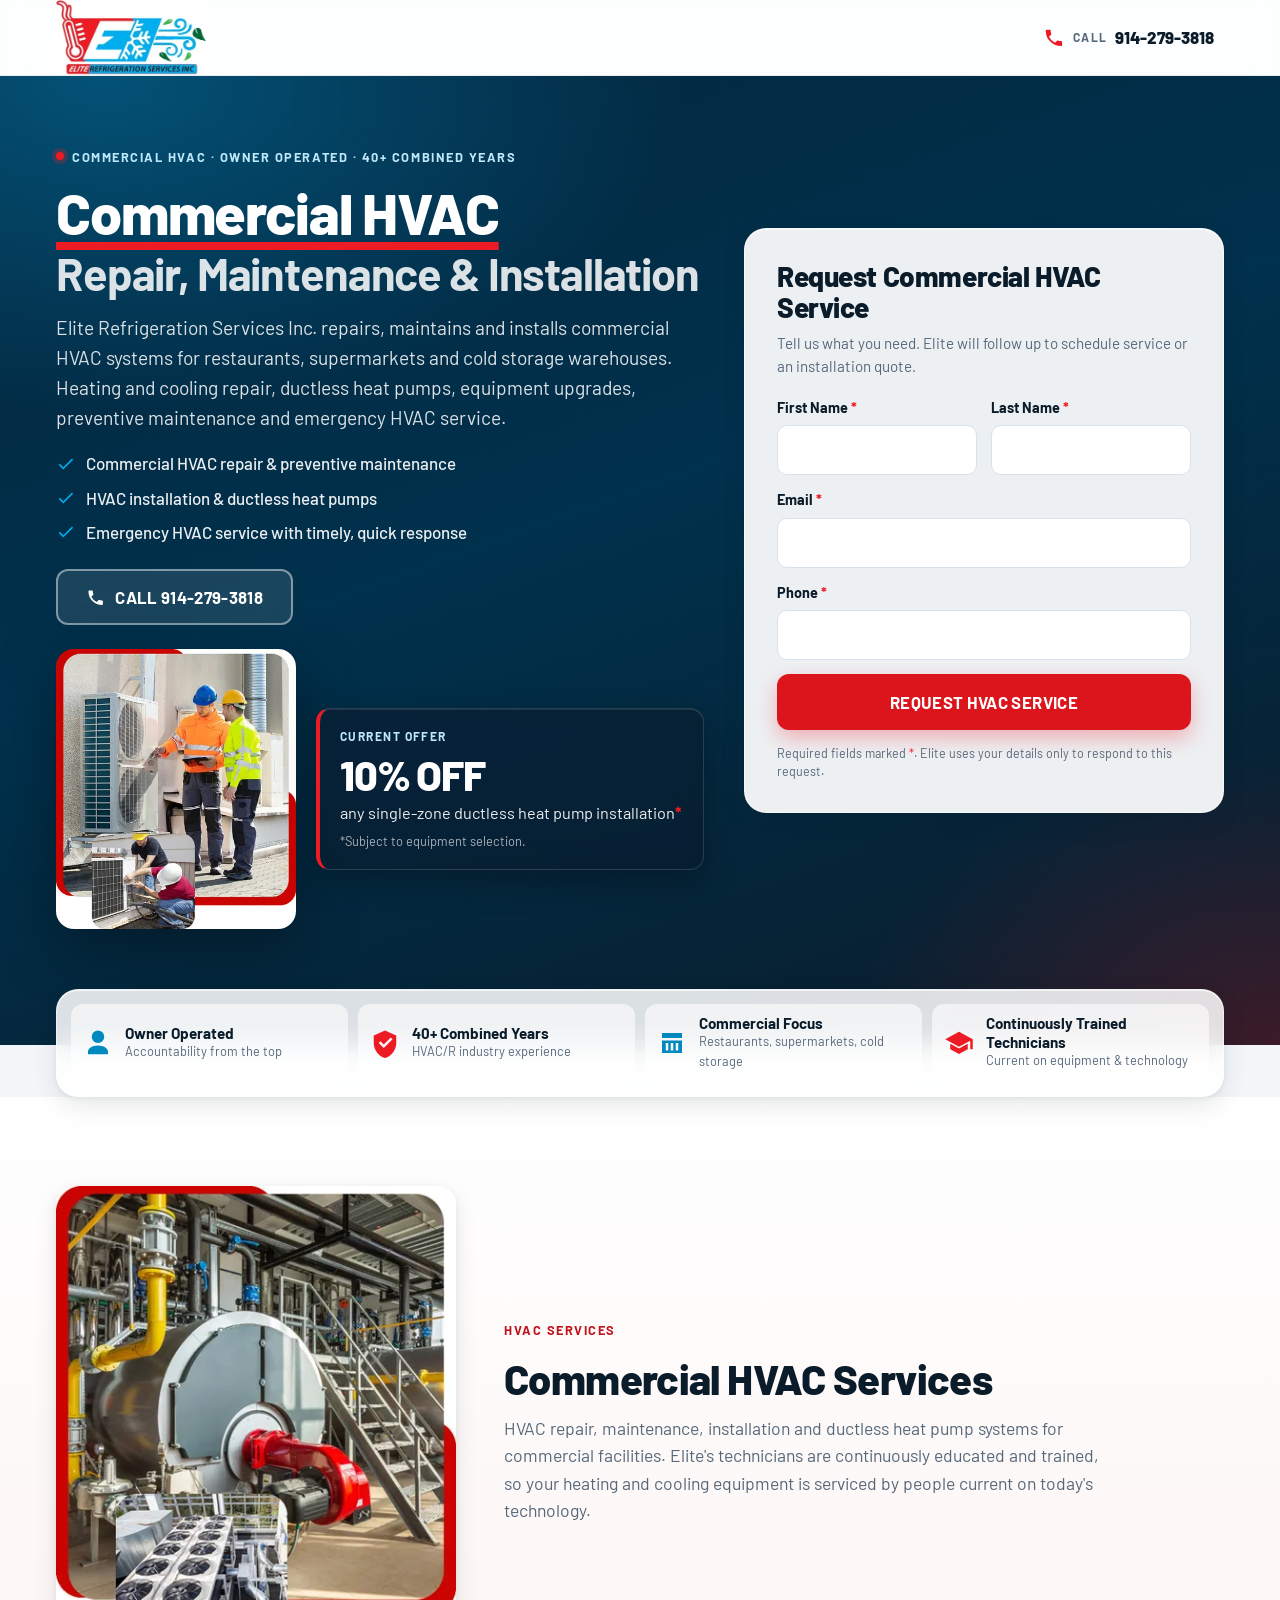
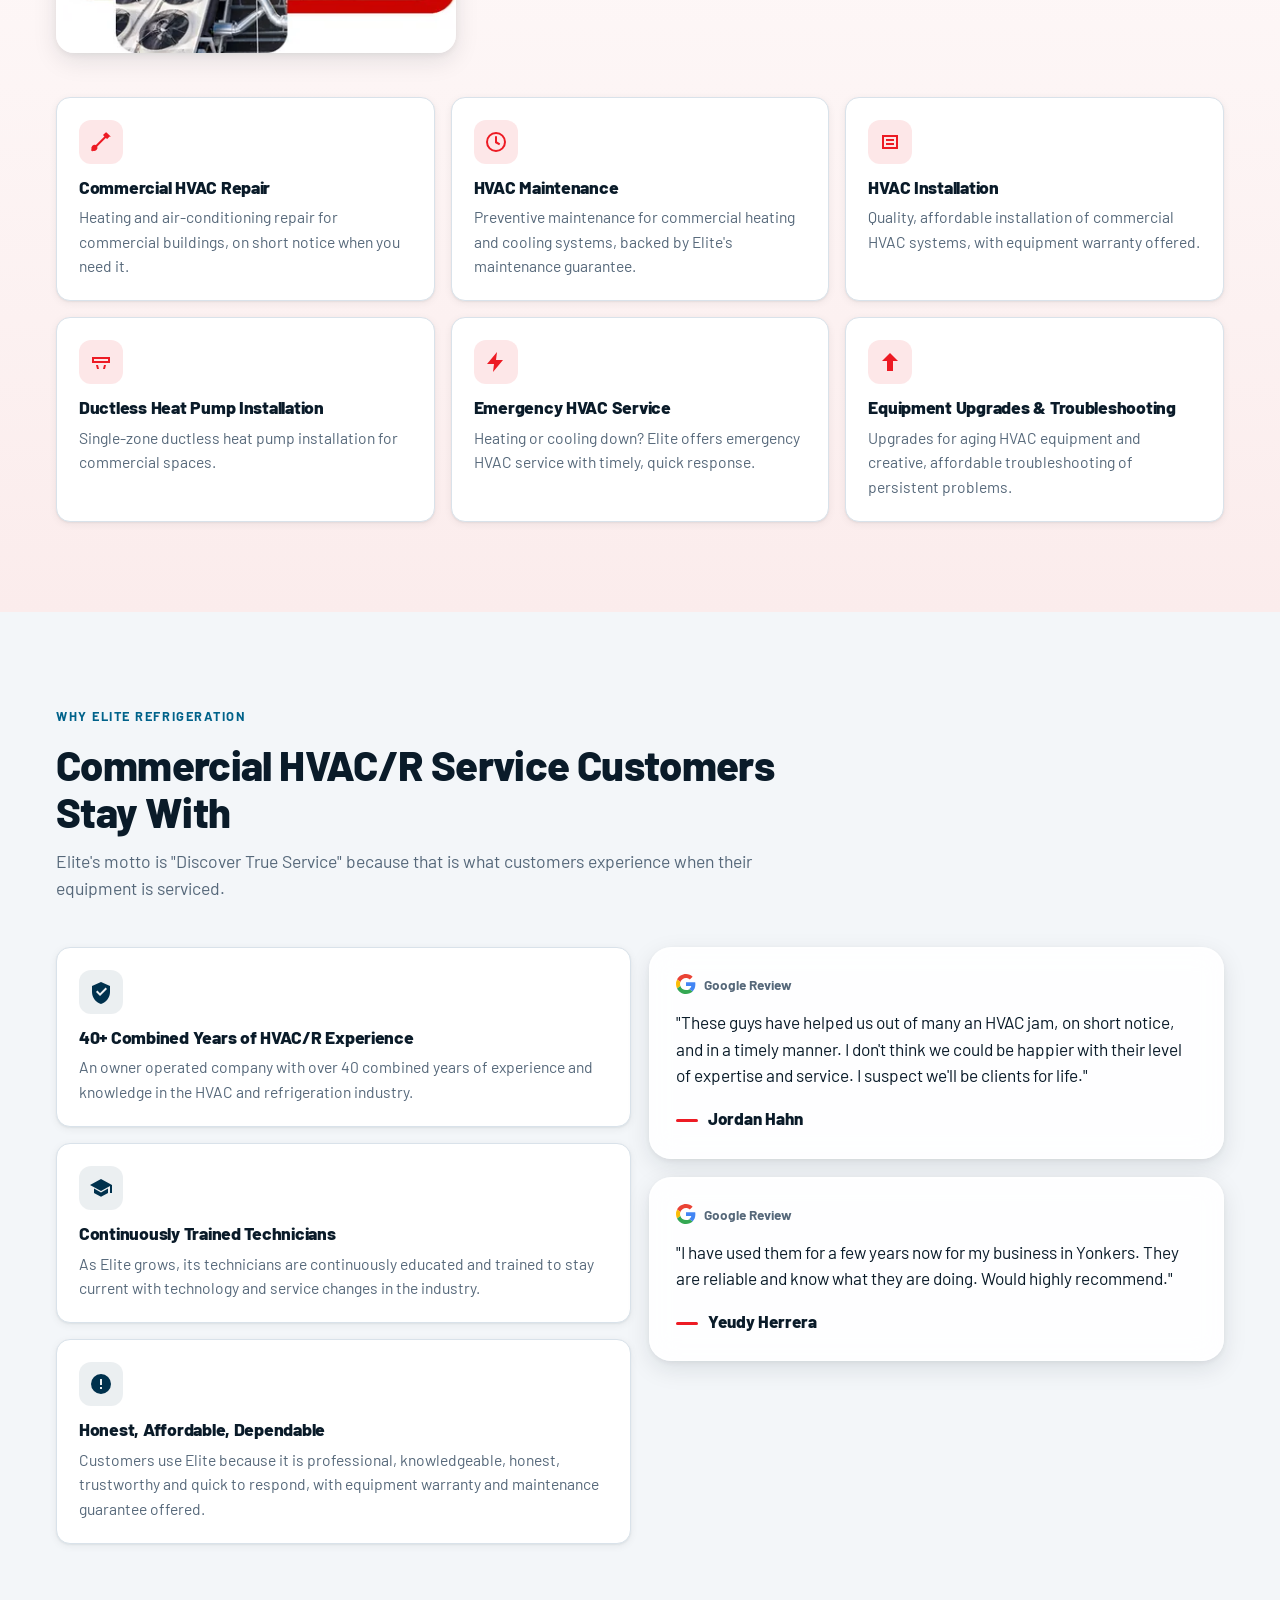
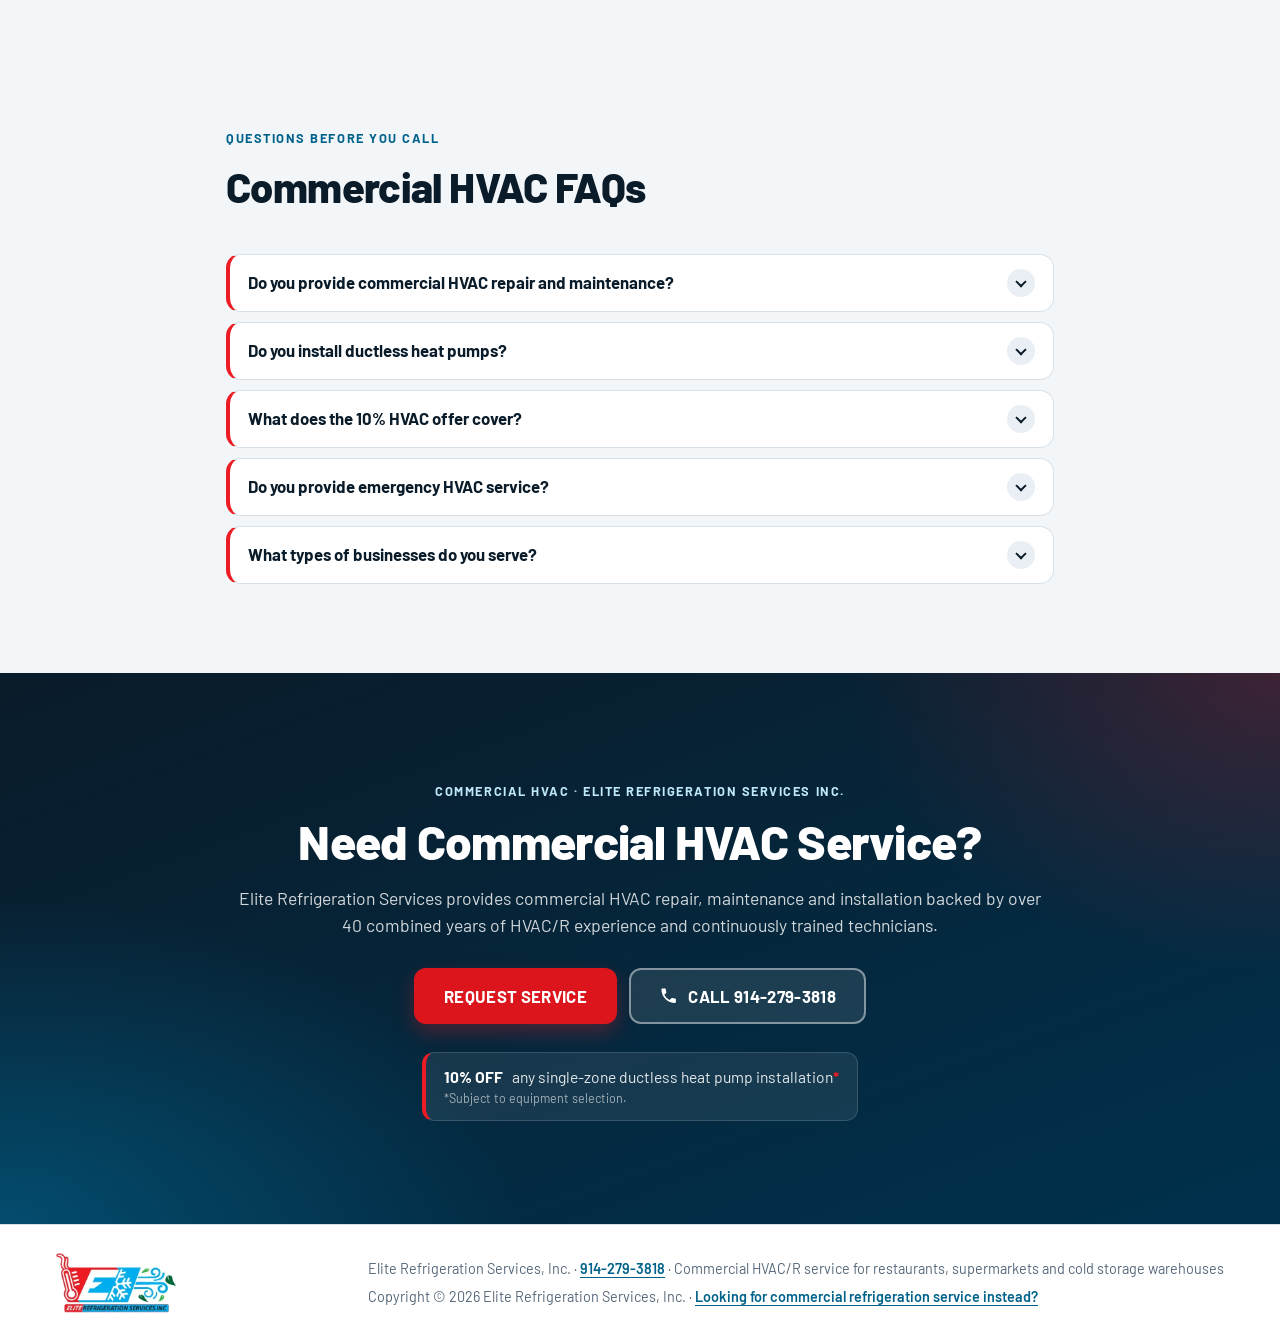
==== hvac/index.html @ 5e353cc5 "Split into separate Refrigeration and HVAC landing pages Per PPC feedback: one focused page per camp" ====
<!DOCTYPE html>
<html lang="en" data-service="hvac">
<head>
  <meta charset="utf-8">
  <meta name="viewport" content="width=device-width, initial-scale=1, viewport-fit=cover">
  <title>Commercial HVAC Repair, Maintenance &amp; Installation | Elite Refrigeration Services Inc.</title>
  <meta name="description" content="Commercial HVAC repair, maintenance, installation and ductless heat pump systems for restaurants, supermarkets and cold storage warehouses. Owner operated, 40+ combined years HVAC/R experience. 10% off single-zone ductless heat pump installation. Call 914-279-3818.">
  <link rel="canonical" href="https://go.eliterefrigeration.com/elite-offer/hvac/">
  <meta name="theme-color" content="#00314D">
  <meta property="og:type" content="website">
  <meta property="og:site_name" content="Elite Refrigeration Services Inc.">
  <meta property="og:title" content="Commercial HVAC Repair, Maintenance &amp; Installation">
  <meta property="og:description" content="Commercial HVAC repair, maintenance, installation and ductless heat pump systems for restaurants, supermarkets and cold storage warehouses. Owner operated, 40+ combined years HVAC/R experience. 10% off single-zone ductless heat pump installation. Call 914-279-3818.">
  <meta property="og:url" content="https://go.eliterefrigeration.com/elite-offer/hvac/">
  <meta property="og:image" content="https://go.eliterefrigeration.com/elite-offer/assets/images/hvac-technicians-rooftop-units-555.jpg">
  <meta name="twitter:card" content="summary_large_image">
  <link rel="icon" href="data:image/svg+xml,%3Csvg xmlns='http://www.w3.org/2000/svg' viewBox='0 0 64 64'%3E%3Crect width='64' height='64' rx='14' fill='%2300314D'/%3E%3Cpath d='M32 10v44M13 21l38 22M13 43l38-22' stroke='%2300ADEF' stroke-width='6' stroke-linecap='round'/%3E%3Ccircle cx='32' cy='32' r='6' fill='%23ED1B24'/%3E%3C/svg%3E">
  <script>document.documentElement.className += ' js';</script>

  <link rel="preconnect" href="https://fonts.googleapis.com">
  <link rel="preconnect" href="https://fonts.gstatic.com" crossorigin>
  <link rel="stylesheet" href="../assets/css/styles.css">
  <!-- Web font loads without blocking render; the metric-matched fallback renders first (font-display: swap). -->
  <link rel="stylesheet" href="https://fonts.googleapis.com/css2?family=Barlow:wght@400;500;600;700;800&display=swap" media="print" onload="this.media='all'">
  <noscript><link rel="stylesheet" href="https://fonts.googleapis.com/css2?family=Barlow:wght@400;500;600;700;800&display=swap"></noscript>

  <!-- Google Tag Manager: paste the GTM container snippet here. Do not hard-code IDs without confirming them.
  <script>(function(w,d,s,l,i){ ... })(window,document,'script','dataLayer','GTM-XXXXXXX');</script>
  -->
  <!-- Google Ads / GA4 (gtag.js) alternative if GTM is not used:
  <script async src="https://www.googletagmanager.com/gtag/js?id=AW-XXXXXXXXX"></script>
  <script>window.dataLayer=window.dataLayer||[];function gtag(){dataLayer.push(arguments);}gtag('js',new Date());gtag('config','AW-XXXXXXXXX');gtag('config','G-XXXXXXXXXX');</script>
  -->
  <script>window.dataLayer = window.dataLayer || [];</script>

  <script type="application/ld+json">
  {
    "@context": "https://schema.org",
    "@type": "HVACBusiness",
    "name": "Elite Refrigeration Services Inc.",
    "telephone": "+1-914-279-3818",
    "url": "https://eliterefrigeration.com/",
    "slogan": "Discover True Service",
    "description": "Owner operated commercial HVAC and refrigeration (HVAC/R) company with over 40 combined years of industry experience, serving supermarkets, cold storage warehouses and restaurants."
  }
  </script>
</head>
<body class="page--hvac">
  <!-- Google Tag Manager (noscript): paste the GTM noscript iframe here. -->

  <a class="skip-link" href="#request-service">Skip to service request form</a>

  <!-- ============================== HEADER ============================== -->
  <header class="site-header" id="site-header">
    <div class="container header-inner">
      <a class="brand" href="#top" aria-label="Elite Refrigeration Services Inc. – back to top">
        <picture>
          <source srcset="../assets/images/elite-refrigeration-logo.webp" type="image/webp">
          <img src="../assets/images/elite-refrigeration-logo.png" width="350" height="175" alt="Elite Refrigeration Services Inc." decoding="async">
        </picture>
      </a>
      <a id="header-phone" class="header-phone" href="tel:9142793818" data-conversion-type="phone" data-service="hvac" data-cta-label="header-phone">
        <svg class="icon" aria-hidden="true" viewBox="0 0 24 24"><path d="M6.6 10.8a15.1 15.1 0 0 0 6.6 6.6l2.2-2.2a1 1 0 0 1 1-.25c1.1.37 2.3.57 3.6.57a1 1 0 0 1 1 1V20a1 1 0 0 1-1 1A17 17 0 0 1 3 4a1 1 0 0 1 1-1h3.5a1 1 0 0 1 1 1c0 1.25.2 2.45.57 3.57a1 1 0 0 1-.25 1L6.6 10.8Z"/></svg>
        <span class="header-phone__label">Call</span>
        <span class="header-phone__number">914-279-3818</span>
      </a>
    </div>
  </header>

  <main id="top">

    <!-- ============================== HERO + LEAD FORM ============================== -->
    <section class="hero hero--single" aria-labelledby="hero-heading">
      <div class="hero__bg" aria-hidden="true"></div>
      <div class="container hero__grid">

        <div class="hero__main">
          <div class="hero__copy">
            <p class="eyebrow eyebrow--light"><span class="eyebrow__dot" aria-hidden="true"></span>Commercial HVAC · Owner Operated · 40+ Combined Years</p>
            <h1 id="hero-heading" class="hero__title">
              <span class="hero__svc hero__svc--hvac">Commercial HVAC</span>
              <span class="hero__title-line">Repair, Maintenance &amp; Installation</span>
            </h1>
            <p class="hero__lead">Elite Refrigeration Services Inc. repairs, maintains and installs commercial HVAC systems for restaurants, supermarkets and cold storage warehouses. Heating and cooling repair, ductless heat pumps, equipment upgrades, preventive maintenance and emergency HVAC service.</p>
          </div>

          <ul class="hero__points" aria-label="Key facts">
            <li><svg class="icon" aria-hidden="true" viewBox="0 0 24 24"><path d="M9 16.2 4.8 12l-1.4 1.4L9 19 21 7l-1.4-1.4z"/></svg>Commercial HVAC repair &amp; preventive maintenance</li>
            <li><svg class="icon" aria-hidden="true" viewBox="0 0 24 24"><path d="M9 16.2 4.8 12l-1.4 1.4L9 19 21 7l-1.4-1.4z"/></svg>HVAC installation &amp; ductless heat pumps</li>
            <li><svg class="icon" aria-hidden="true" viewBox="0 0 24 24"><path d="M9 16.2 4.8 12l-1.4 1.4L9 19 21 7l-1.4-1.4z"/></svg>Emergency HVAC service with timely, quick response</li>
          </ul>

          <div class="hero__actions">
            <a id="hero-phone" class="btn btn--glass btn--lg" href="tel:9142793818" data-conversion-type="phone" data-service="hvac" data-cta-label="hero-phone">
              <svg class="icon" aria-hidden="true" viewBox="0 0 24 24"><path d="M6.6 10.8a15.1 15.1 0 0 0 6.6 6.6l2.2-2.2a1 1 0 0 1 1-.25c1.1.37 2.3.57 3.6.57a1 1 0 0 1 1 1V20a1 1 0 0 1-1 1A17 17 0 0 1 3 4a1 1 0 0 1 1-1h3.5a1 1 0 0 1 1 1c0 1.25.2 2.45.57 3.57a1 1 0 0 1-.25 1L6.6 10.8Z"/></svg>
              Call 914-279-3818
            </a>
            <a id="hero-request-service" class="btn btn--red btn--lg hero__mobile-request" href="#request-service" data-scroll-to-form data-conversion-type="lead" data-service="hvac" data-cta-label="hero-request-service">Request Service</a>
          </div>

          <div class="hero__sub">
            <div class="hero__media">
              <picture>
                <source type="image/webp" srcset="../assets/images/hvac-technicians-rooftop-units-420.webp 420w, ../assets/images/hvac-technicians-rooftop-units-555.webp 555w" sizes="(max-width: 899px) calc(100vw - 32px), 240px">
                <img src="../assets/images/hvac-technicians-rooftop-units-555.jpg" srcset="../assets/images/hvac-technicians-rooftop-units-420.jpg 420w, ../assets/images/hvac-technicians-rooftop-units-555.jpg 555w" sizes="(max-width: 899px) calc(100vw - 32px), 240px" width="555" height="648" alt="Elite Refrigeration technicians inspecting rooftop commercial HVAC condenser units" decoding="async">
              </picture>
            </div>
            <div class="hero__offer glass-dark hero__offer--hvac" id="offer">
              <p class="hero__offer-kicker">Current Offer</p>
              <p class="hero__offer-value">10% OFF</p>
              <p class="hero__offer-text">any single-zone ductless heat pump installation<span class="asterisk">*</span></p>
              <p class="hero__offer-note">*Subject to equipment selection.</p>
            </div>
          </div>
        </div>

        <div class="hero__form" id="request-service">
          <div class="form-card glass">
            <div class="form-card__head">
              <h2 class="form-card__title">Request Commercial HVAC Service</h2>
              <p class="form-card__sub">Tell us what you need. Elite will follow up to schedule service or an installation quote.</p>
            </div>

            <!-- CONNECT EXISTING ELITE REFRIGERATION FORM ENDPOINT HERE
                 Set the form "action" attribute to the existing lead endpoint (WordPress form handler, CRM webhook, Zapier, etc.).
                 assets/js/main.js POSTs the fields via fetch() when an action is present and expects a 2xx response.
                 Replace the honeypot with the existing bot protection (reCAPTCHA / hCaptcha / Turnstile) if required.
                 The page never fakes a successful submission: with no action set, visitors are asked to call. -->
            <form id="lead-form" class="lead-form" action="" method="post" novalidate>
              <div class="form-row">
                <div class="field">
                  <label for="first_name">First Name <span class="req" aria-hidden="true">*</span></label>
                  <input id="first_name" name="first_name" type="text" autocomplete="given-name" required aria-required="true" aria-describedby="first_name-error">
                  <p class="field-error" id="first_name-error" aria-live="polite"></p>
                </div>
                <div class="field">
                  <label for="last_name">Last Name <span class="req" aria-hidden="true">*</span></label>
                  <input id="last_name" name="last_name" type="text" autocomplete="family-name" required aria-required="true" aria-describedby="last_name-error">
                  <p class="field-error" id="last_name-error" aria-live="polite"></p>
                </div>
              </div>
              <div class="field">
                <label for="email">Email <span class="req" aria-hidden="true">*</span></label>
                <input id="email" name="email" type="email" autocomplete="email" required aria-required="true" aria-describedby="email-error" inputmode="email" spellcheck="false">
                <p class="field-error" id="email-error" aria-live="polite"></p>
              </div>
              <div class="field">
                <label for="phone">Phone <span class="req" aria-hidden="true">*</span></label>
                <input id="phone" name="phone" type="tel" autocomplete="tel" required aria-required="true" aria-describedby="phone-error" inputmode="tel">
                <p class="field-error" id="phone-error" aria-live="polite"></p>
              </div>

              <!-- Honeypot bot protection: hidden from humans, must stay empty. -->
              <div class="hp" aria-hidden="true">
                <label for="company_website">Website</label>
                <input id="company_website" name="company_website" type="text" tabindex="-1" autocomplete="off">
              </div>

              <!-- Service context + Google Ads attribution (populated by JS from the URL; never shown to visitors) -->
              <input type="hidden" name="service_needed" value="Commercial HVAC">
              <input type="hidden" name="service_interest" id="f-service_interest" value="hvac">
              <input type="hidden" name="landing_page" id="f-landing_page" value="elite-offer-hvac">
              <input type="hidden" name="utm_source" id="f-utm_source">
              <input type="hidden" name="utm_medium" id="f-utm_medium">
              <input type="hidden" name="utm_campaign" id="f-utm_campaign">
              <input type="hidden" name="utm_term" id="f-utm_term">
              <input type="hidden" name="utm_content" id="f-utm_content">
              <input type="hidden" name="gclid" id="f-gclid">
              <input type="hidden" name="gbraid" id="f-gbraid">
              <input type="hidden" name="wbraid" id="f-wbraid">
              <input type="hidden" name="page_url" id="f-page_url" value="">

              <p class="form-status" id="form-status" role="status" aria-live="polite" hidden></p>

              <button id="form-submit" class="btn btn--red btn--lg btn--block" type="submit" data-conversion-type="lead" data-service="hvac" data-cta-label="form-submit">Request HVAC Service</button>
              <p class="form-fineprint">Required fields marked <span class="req">*</span>. Elite uses your details only to respond to this request.</p>
            </form>

            <div id="form-success" class="form-success" hidden tabindex="-1">
              <svg class="icon icon--xl" aria-hidden="true" viewBox="0 0 24 24"><path d="M12 2a10 10 0 1 0 0 20 10 10 0 0 0 0-20Zm-1.2 14.2-3.8-3.8 1.4-1.4 2.4 2.4 5.2-5.2 1.4 1.4-6.6 6.6Z"/></svg>
              <h3>Request received</h3>
              <p>Thank you. Elite Refrigeration Services will follow up shortly. Need help right away? Call <a href="tel:9142793818" data-conversion-type="phone" data-service="hvac" data-cta-label="success-phone">914-279-3818</a>.</p>
            </div>
          </div>
        </div>
      </div>
    </section>

    <!-- ============================== TRUST STRIP ============================== -->
    <section class="trust" aria-label="Why customers choose Elite Refrigeration">
      <div class="container">
        <ul class="trust__list glass">
          <li class="trust__item"><svg class="icon" aria-hidden="true" viewBox="0 0 24 24"><path d="M12 12a5 5 0 1 0 0-10 5 5 0 0 0 0 10Zm0 2c-4.4 0-8 2.2-8 5v2h16v-2c0-2.8-3.6-5-8-5Z"/></svg><div><strong>Owner Operated</strong><span>Accountability from the top</span></div></li>
          <li class="trust__item"><svg class="icon" aria-hidden="true" viewBox="0 0 24 24"><path d="M12 2 3 6v6c0 5.5 3.8 10.7 9 12 5.2-1.3 9-6.5 9-12V6l-9-4Zm-1 14-4-4 1.4-1.4L11 13.2l5.6-5.6L18 9l-7 7Z"/></svg><div><strong>40+ Combined Years</strong><span>HVAC/R industry experience</span></div></li>
          <li class="trust__item"><svg class="icon" aria-hidden="true" viewBox="0 0 24 24"><path d="M4 4h16v4H4V4Zm0 6h16v10H4V10Zm3 2v6h2v-6H7Zm4 0v6h2v-6h-2Zm4 0v6h2v-6h-2Z"/></svg><div><strong>Commercial Focus</strong><span>Restaurants, supermarkets, cold storage</span></div></li>
          <li class="trust__item"><svg class="icon" aria-hidden="true" viewBox="0 0 24 24"><path d="M12 3 1 9l11 6 9-4.9V17h2V9L12 3Zm-7 9.6V17l7 3.8 7-3.8v-4.4l-7 3.8-7-3.8Z"/></svg><div><strong>Continuously Trained Technicians</strong><span>Current on equipment &amp; technology</span></div></li>
        </ul>
      </div>
    </section>

    <!-- ============================== SERVICES ============================== -->
    <section class="section service-section service-section--hvac" id="services" aria-labelledby="services-heading">
      <div class="container">
        <div class="service-section__intro reveal">
          <div class="service-section__text">
            <p class="eyebrow eyebrow--red">HVAC Services</p>
            <h2 id="services-heading">Commercial HVAC Services</h2>
            <p class="section__lead">HVAC repair, maintenance, installation and ductless heat pump systems for commercial facilities. Elite's technicians are continuously educated and trained, so your heating and cooling equipment is serviced by people current on today's technology.</p>
          </div>
          <figure class="service-section__media">
            <picture>
                <source type="image/webp" srcset="../assets/images/commercial-mechanical-refrigeration-equipment-420.webp 420w, ../assets/images/commercial-mechanical-refrigeration-equipment-555.webp 555w" sizes="(max-width: 899px) calc(100vw - 32px), 400px">
                <img src="../assets/images/commercial-mechanical-refrigeration-equipment-555.jpg" srcset="../assets/images/commercial-mechanical-refrigeration-equipment-420.jpg 420w, ../assets/images/commercial-mechanical-refrigeration-equipment-555.jpg 555w" sizes="(max-width: 899px) calc(100vw - 32px), 400px" width="555" height="648" alt="Commercial mechanical room with boiler, piping and rooftop condensing units" loading="lazy" decoding="async">
              </picture>
          </figure>
        </div>
        <ul class="cards cards--3 reveal" aria-label="Commercial HVAC Services">
            <li class="card card--red">
              <span class="card__icon" aria-hidden="true"><svg viewBox="0 0 24 24"><path d="m21.7 6.6-3.9-3.9a1 1 0 0 0-1.4 0L14 5.1l1.4 1.4-8.5 8.5a3.5 3.5 0 0 0-4.4 4.4l-.6.6 1.4 1.4.6-.6a3.5 3.5 0 0 0 4.4-4.4l8.5-8.5L18.2 9l2.4-2.4a1 1 0 0 0 1.1 0Z"/></svg></span>
              <h3>Commercial HVAC Repair</h3>
              <p>Heating and air-conditioning repair for commercial buildings, on short notice when you need it.</p>
            </li>
            <li class="card card--red">
              <span class="card__icon" aria-hidden="true"><svg viewBox="0 0 24 24"><path d="M12 6a1 1 0 0 1 1 1v4.6l3.2 1.9-1 1.7L11 13V7a1 1 0 0 1 1-1Zm0-4a10 10 0 1 1 0 20 10 10 0 0 1 0-20Zm0 2a8 8 0 1 0 0 16 8 8 0 0 0 0-16Z"/></svg></span>
              <h3>HVAC Maintenance</h3>
              <p>Preventive maintenance for commercial heating and cooling systems, backed by Elite's maintenance guarantee.</p>
            </li>
            <li class="card card--red">
              <span class="card__icon" aria-hidden="true"><svg viewBox="0 0 24 24"><path d="M4 5h16v14H4V5Zm2 2v10h12V7H6Zm2 2h8v2H8V9Zm0 4h8v2H8v-2Z"/></svg></span>
              <h3>HVAC Installation</h3>
              <p>Quality, affordable installation of commercial HVAC systems, with equipment warranty offered.</p>
            </li>
            <li class="card card--red">
              <span class="card__icon" aria-hidden="true"><svg viewBox="0 0 24 24"><path d="M3 7h18v6H3V7Zm2 2v2h14V9H5Zm2 6h2l1 4H8l-1-4Zm8 0h2l-1 4h-2l1-4Z"/></svg></span>
              <h3>Ductless Heat Pump Installation</h3>
              <p>Single-zone ductless heat pump installation for commercial spaces.</p>
            </li>
            <li class="card card--red">
              <span class="card__icon" aria-hidden="true"><svg viewBox="0 0 24 24"><path d="M13 2 3 14h7l-1 8 10-12h-7l1-8Z"/></svg></span>
              <h3>Emergency HVAC Service</h3>
              <p>Heating or cooling down? Elite offers emergency HVAC service with timely, quick response.</p>
            </li>
            <li class="card card--red">
              <span class="card__icon" aria-hidden="true"><svg viewBox="0 0 24 24"><path d="M12 3 4 11h5v10h6V11h5l-8-8Z"/></svg></span>
              <h3>Equipment Upgrades &amp; Troubleshooting</h3>
              <p>Upgrades for aging HVAC equipment and creative, affordable troubleshooting of persistent problems.</p>
            </li>
        </ul>
      </div>
    </section>

    <!-- ============================== WHY ELITE + REVIEWS ============================== -->
    <section class="section why" id="why-elite" aria-labelledby="why-heading">
      <div class="container">
        <div class="section__head reveal">
          <p class="eyebrow">Why Elite Refrigeration</p>
          <h2 id="why-heading">Commercial HVAC/R Service Customers Stay With</h2>
          <p class="section__lead">Elite's motto is "Discover True Service" because that is what customers experience when their equipment is serviced.</p>
        </div>
        <div class="why__grid reveal">
          <ul class="cards cards--stack" aria-label="Reasons to choose Elite Refrigeration">
            <li class="card card--navy">
              <span class="card__icon" aria-hidden="true"><svg viewBox="0 0 24 24"><path d="M12 2 3 6v6c0 5.5 3.8 10.7 9 12 5.2-1.3 9-6.5 9-12V6l-9-4Zm-1 14-4-4 1.4-1.4L11 13.2l5.6-5.6L18 9l-7 7Z"/></svg></span>
              <h3>40+ Combined Years of HVAC/R Experience</h3>
              <p>An owner operated company with over 40 combined years of experience and knowledge in the HVAC and refrigeration industry.</p>
            </li>
            <li class="card card--navy">
              <span class="card__icon" aria-hidden="true"><svg viewBox="0 0 24 24"><path d="M12 3 1 9l11 6 9-4.9V17h2V9L12 3Zm-7 9.6V17l7 3.8 7-3.8v-4.4l-7 3.8-7-3.8Z"/></svg></span>
              <h3>Continuously Trained Technicians</h3>
              <p>As Elite grows, its technicians are continuously educated and trained to stay current with technology and service changes in the industry.</p>
            </li>
            <li class="card card--navy">
              <span class="card__icon" aria-hidden="true"><svg viewBox="0 0 24 24"><path d="M12 2a10 10 0 1 0 0 20 10 10 0 0 0 0-20Zm1 15h-2v-2h2v2Zm0-4h-2V7h2v6Z"/></svg></span>
              <h3>Honest, Affordable, Dependable</h3>
              <p>Customers use Elite because it is professional, knowledgeable, honest, trustworthy and quick to respond, with equipment warranty and maintenance guarantee offered.</p>
            </li>
          </ul>
          <ul class="reviews" aria-label="Customer reviews">
          <li class="review glass">
            <p class="review__source"><svg class="icon" aria-hidden="true" viewBox="0 0 48 48"><path fill="#EA4335" d="M24 9.5c3.5 0 6.6 1.2 9.1 3.6l6.8-6.8C35.8 2.5 30.3 0 24 0 14.6 0 6.5 5.4 2.6 13.3l7.9 6.1C12.4 13.7 17.7 9.5 24 9.5z"/><path fill="#4285F4" d="M46.5 24.5c0-1.6-.1-3.1-.4-4.5H24v9h12.7c-.6 2.9-2.2 5.4-4.7 7.1l7.6 5.9c4.4-4.1 6.9-10.1 6.9-17.5z"/><path fill="#FBBC05" d="M10.5 28.6A14.5 14.5 0 0 1 9.7 24c0-1.6.3-3.1.8-4.6l-7.9-6.1A24 24 0 0 0 0 24c0 3.9.9 7.5 2.6 10.7l7.9-6.1z"/><path fill="#34A853" d="M24 48c6.5 0 11.9-2.1 15.9-5.8l-7.6-5.9c-2.1 1.4-4.9 2.3-8.3 2.3-6.3 0-11.6-4.2-13.5-10l-7.9 6.1C6.5 42.6 14.6 48 24 48z"/></svg> Google Review</p>
            <blockquote><p>"These guys have helped us out of many an HVAC jam, on short notice, and in a timely manner. I don't think we could be happier with their level of expertise and service. I suspect we'll be clients for life."</p></blockquote>
            <p class="review__author">Jordan Hahn</p>
          </li>
          <li class="review glass">
            <p class="review__source"><svg class="icon" aria-hidden="true" viewBox="0 0 48 48"><path fill="#EA4335" d="M24 9.5c3.5 0 6.6 1.2 9.1 3.6l6.8-6.8C35.8 2.5 30.3 0 24 0 14.6 0 6.5 5.4 2.6 13.3l7.9 6.1C12.4 13.7 17.7 9.5 24 9.5z"/><path fill="#4285F4" d="M46.5 24.5c0-1.6-.1-3.1-.4-4.5H24v9h12.7c-.6 2.9-2.2 5.4-4.7 7.1l7.6 5.9c4.4-4.1 6.9-10.1 6.9-17.5z"/><path fill="#FBBC05" d="M10.5 28.6A14.5 14.5 0 0 1 9.7 24c0-1.6.3-3.1.8-4.6l-7.9-6.1A24 24 0 0 0 0 24c0 3.9.9 7.5 2.6 10.7l7.9-6.1z"/><path fill="#34A853" d="M24 48c6.5 0 11.9-2.1 15.9-5.8l-7.6-5.9c-2.1 1.4-4.9 2.3-8.3 2.3-6.3 0-11.6-4.2-13.5-10l-7.9 6.1C6.5 42.6 14.6 48 24 48z"/></svg> Google Review</p>
            <blockquote><p>"I have used them for a few years now for my business in Yonkers. They are reliable and know what they are doing. Would highly recommend."</p></blockquote>
            <p class="review__author">Yeudy Herrera</p>
          </li>
          </ul>
        </div>
      </div>
    </section>

    <!-- ============================== FAQ ============================== -->
    <section class="section faq" id="faq" aria-labelledby="faq-heading">
      <div class="container container--narrow">
        <div class="section__head reveal">
          <p class="eyebrow">Questions Before You Call</p>
          <h2 id="faq-heading">Commercial HVAC FAQs</h2>
        </div>
        <div class="faq__list reveal" id="faq-list">
          <div class="faq__item faq__item--hvac">
            <h3 class="faq__q"><button type="button" id="faq-q1" aria-expanded="false" aria-controls="faq-a1">Do you provide commercial HVAC repair and maintenance?<span class="faq__chev" aria-hidden="true"></span></button></h3>
            <div class="faq__a" id="faq-a1" role="region" aria-labelledby="faq-q1" hidden><div class="faq__a-inner"><p>Yes. Elite repairs, maintains and installs commercial HVAC systems and offers a maintenance guarantee. Technicians are continuously educated and trained to stay current with changing equipment and technology.</p></div></div>
          </div>
          <div class="faq__item faq__item--hvac">
            <h3 class="faq__q"><button type="button" id="faq-q2" aria-expanded="false" aria-controls="faq-a2">Do you install ductless heat pumps?<span class="faq__chev" aria-hidden="true"></span></button></h3>
            <div class="faq__a" id="faq-a2" role="region" aria-labelledby="faq-q2" hidden><div class="faq__a-inner"><p>Yes. Elite installs single-zone ductless heat pumps for commercial spaces, and single-zone installations are currently 10% off, subject to equipment selection.</p></div></div>
          </div>
          <div class="faq__item faq__item--hvac">
            <h3 class="faq__q"><button type="button" id="faq-q3" aria-expanded="false" aria-controls="faq-a3">What does the 10% HVAC offer cover?<span class="faq__chev" aria-hidden="true"></span></button></h3>
            <div class="faq__a" id="faq-a3" role="region" aria-labelledby="faq-q3" hidden><div class="faq__a-inner"><p>10% off any single-zone ductless heat pump installation. The discount is subject to equipment selection. Mention the offer when you request service or call 914-279-3818.</p></div></div>
          </div>
          <div class="faq__item faq__item--hvac">
            <h3 class="faq__q"><button type="button" id="faq-q4" aria-expanded="false" aria-controls="faq-a4">Do you provide emergency HVAC service?<span class="faq__chev" aria-hidden="true"></span></button></h3>
            <div class="faq__a" id="faq-a4" role="region" aria-labelledby="faq-q4" hidden><div class="faq__a-inner"><p>Yes. Emergency service is one of Elite's core service categories, and customers describe the response as timely and quick. For the fastest response, call 914-279-3818.</p></div></div>
          </div>
          <div class="faq__item faq__item--hvac">
            <h3 class="faq__q"><button type="button" id="faq-q5" aria-expanded="false" aria-controls="faq-a5">What types of businesses do you serve?<span class="faq__chev" aria-hidden="true"></span></button></h3>
            <div class="faq__a" id="faq-a5" role="region" aria-labelledby="faq-q5" hidden><div class="faq__a-inner"><p>Elite is a commercial HVAC/R company. Its customers range from supermarkets and cold storage warehouses to restaurants.</p></div></div>
          </div>
        </div>
      </div>
    </section>

    <!-- ============================== FINAL CTA ============================== -->
    <section class="final-cta" id="final-cta" aria-labelledby="final-heading">
      <div class="final-cta__bg" aria-hidden="true"></div>
      <div class="container">
        <div class="final-cta__inner reveal">
          <p class="eyebrow eyebrow--light">Commercial HVAC · Elite Refrigeration Services Inc.</p>
          <h2 id="final-heading">Need Commercial HVAC Service?</h2>
          <p class="final-cta__lead">Elite Refrigeration Services provides commercial HVAC repair, maintenance and installation backed by over 40 combined years of HVAC/R experience and continuously trained technicians.</p>
          <div class="cta-row cta-row--center">
            <a id="final-request-service" class="btn btn--red btn--lg" href="#request-service" data-scroll-to-form data-conversion-type="lead" data-service="hvac" data-cta-label="final-request-service">Request Service</a>
            <a id="final-phone" class="btn btn--glass btn--lg" href="tel:9142793818" data-conversion-type="phone" data-service="hvac" data-cta-label="final-phone">
              <svg class="icon" aria-hidden="true" viewBox="0 0 24 24"><path d="M6.6 10.8a15.1 15.1 0 0 0 6.6 6.6l2.2-2.2a1 1 0 0 1 1-.25c1.1.37 2.3.57 3.6.57a1 1 0 0 1 1 1V20a1 1 0 0 1-1 1A17 17 0 0 1 3 4a1 1 0 0 1 1-1h3.5a1 1 0 0 1 1 1c0 1.25.2 2.45.57 3.57a1 1 0 0 1-.25 1L6.6 10.8Z"/></svg>
              Call 914-279-3818
            </a>
          </div>
          <p class="final-cta__offer final-cta__offer--hvac"><strong>10% OFF</strong> any single-zone ductless heat pump installation<span class="asterisk">*</span> <small>*Subject to equipment selection.</small></p>
        </div>
      </div>
    </section>
  </main>

  <!-- ============================== FOOTER ============================== -->
  <footer class="site-footer">
    <div class="container footer-inner">
      <div class="footer-brand">
        <picture>
          <source srcset="../assets/images/elite-refrigeration-logo.webp" type="image/webp">
          <img src="../assets/images/elite-refrigeration-logo.png" width="350" height="175" alt="Elite Refrigeration Services Inc." loading="lazy" decoding="async">
        </picture>
      </div>
      <div class="footer-text">
        <!-- VERIFY BEFORE ADDING: street address and business hours could not be verified from eliterefrigeration.com in this build environment. -->
        <p class="footer-copy">Elite Refrigeration Services, Inc. &middot; <a id="footer-phone" href="tel:9142793818" data-conversion-type="phone" data-service="hvac" data-cta-label="footer-phone">914-279-3818</a> &middot; Commercial HVAC/R service for restaurants, supermarkets and cold storage warehouses</p>
        <p class="footer-copy">Copyright &copy; <span id="footer-year">2026</span> Elite Refrigeration Services, Inc. &middot; <a href="../refrigeration/" class="footer-cross">Looking for commercial refrigeration service instead?</a></p>
        <!-- Add the privacy policy link here once the URL is confirmed (recommended for Google Ads lead-form landing pages). -->
      </div>
    </div>
  </footer>

  <!-- ============================== MOBILE STICKY CTA ============================== -->
  <nav class="mobile-cta glass-dark" aria-label="Quick actions">
    <a id="mobile-call" class="mobile-cta__btn mobile-cta__btn--call" href="tel:9142793818" data-conversion-type="phone" data-service="hvac" data-cta-label="mobile-call">
      <svg class="icon" aria-hidden="true" viewBox="0 0 24 24"><path d="M6.6 10.8a15.1 15.1 0 0 0 6.6 6.6l2.2-2.2a1 1 0 0 1 1-.25c1.1.37 2.3.57 3.6.57a1 1 0 0 1 1 1V20a1 1 0 0 1-1 1A17 17 0 0 1 3 4a1 1 0 0 1 1-1h3.5a1 1 0 0 1 1 1c0 1.25.2 2.45.57 3.57a1 1 0 0 1-.25 1L6.6 10.8Z"/></svg>
      Call Now
    </a>
    <a id="mobile-request-service" class="mobile-cta__btn mobile-cta__btn--request" href="#request-service" data-scroll-to-form data-conversion-type="lead" data-service="hvac" data-cta-label="mobile-request-service">Request Service</a>
  </nav>

  <script src="../assets/js/main.js" defer></script>
</body>
</html>
---- assets/css/styles.css ----
/* ==========================================================================
   Elite Refrigeration Services Inc. — PPC Landing Page
   Brand palette sampled from the supplied logo:
     red   #ED1B24  (snowflake background / wordmark bar)
     blue  #00ADEF  (snowflake, airflow marks)
     navy  #00314D  (dark wordmark)
   ========================================================================== */

:root {
  --brand-red: #ED1B24;
  --brand-red-dark: #C1131B;
  --brand-red-cta: #DC141C;   /* white text on this red = 5.05:1 (brand red #ED1B24 is 4.39:1) */
  --brand-blue: #00ADEF;
  --brand-blue-dark: #0089BE;
  --brand-blue-deep: #00628A;
  --brand-blue-cta: #0079A8;  /* white text on this blue = 4.8:1 */
  --brand-navy: #00314D;
  --brand-dark: #0A1B29;
  --surface: #FFFFFF;
  --background: #F3F6F9;
  --background-alt: #E9EFF4;
  --text: #13222E;
  --muted: #56687A;
  --line: #D9E2EA;
  --glass-bg: rgba(255, 255, 255, 0.72);
  --glass-border: rgba(255, 255, 255, 0.55);
  --glass-dark-bg: rgba(10, 27, 41, 0.62);
  --glass-dark-border: rgba(255, 255, 255, 0.14);
  --shadow-sm: 0 1px 2px rgba(10, 27, 41, 0.06), 0 2px 8px rgba(10, 27, 41, 0.06);
  --shadow-md: 0 8px 24px rgba(10, 27, 41, 0.10), 0 2px 6px rgba(10, 27, 41, 0.06);
  --shadow-lg: 0 24px 60px rgba(10, 27, 41, 0.22), 0 4px 14px rgba(10, 27, 41, 0.10);
  --radius: 14px;
  --radius-lg: 22px;
  --font: "Barlow", "Barlow Fallback", Arial, sans-serif;
  --container: 1200px;
  --gutter: 16px;
  --sticky-h: 68px;
  --header-h: 72px;
}

/* Metric-matched fallback so the Barlow swap does not shift layout (measured: Barlow ≈ 94% of Arial width) */
@font-face {
  font-family: "Barlow Fallback";
  font-weight: 100 500;
  src: local("Arial"), local("Helvetica Neue"), local("Liberation Sans");
  size-adjust: 95.8%;
  ascent-override: 104.4%;
  descent-override: 20.9%;
  line-gap-override: 0%;
}
@font-face {
  font-family: "Barlow Fallback";
  font-weight: 600 900;
  src: local("Arial Bold"), local("Arial"), local("Helvetica Neue"), local("Liberation Sans");
  size-adjust: 92.7%;
  ascent-override: 107.9%;
  descent-override: 21.6%;
  line-gap-override: 0%;
}

/* ---------- Base ---------- */
*, *::before, *::after { box-sizing: border-box; }
html { scroll-behavior: smooth; -webkit-text-size-adjust: 100%; }
@media (prefers-reduced-motion: reduce) { html { scroll-behavior: auto; } }
body {
  margin: 0;
  font-family: var(--font);
  font-size: 1.0625rem;
  line-height: 1.55;
  color: var(--text);
  background: var(--background);
  overflow-x: hidden;
}
img, picture, svg { display: block; max-width: 100%; }
img { height: auto; }
h1, h2, h3, h4 { margin: 0; line-height: 1.12; font-weight: 800; letter-spacing: -0.015em; color: var(--brand-dark); }
h2 { font-size: clamp(1.75rem, 1.2rem + 2.2vw, 2.6rem); }
h3 { font-size: 1.2rem; }
p { margin: 0; }
ul { margin: 0; padding: 0; list-style: none; }
a { color: var(--brand-blue-deep); text-underline-offset: 3px; }
a:hover { color: var(--brand-blue-dark); }
button { font: inherit; }
:focus-visible { outline: 3px solid var(--brand-blue); outline-offset: 3px; border-radius: 6px; }
.visually-hidden { position: absolute !important; width: 1px; height: 1px; margin: -1px; padding: 0; overflow: hidden; clip: rect(0 0 0 0); white-space: nowrap; border: 0; }
.skip-link { position: absolute; left: 12px; top: -60px; z-index: 200; padding: 10px 14px; background: var(--brand-dark); color: #fff; border-radius: 8px; font-weight: 600; }
.skip-link:focus { top: 12px; }

[id] { scroll-margin-top: calc(var(--header-h) + 12px); }
.container { width: 100%; max-width: var(--container); margin: 0 auto; padding-left: var(--gutter); padding-right: var(--gutter); }
.container--narrow { max-width: 860px; }
.section { padding: clamp(56px, 7vw, 96px) 0; }
.section__head { max-width: 760px; margin-bottom: clamp(28px, 4vw, 44px); }
.section__lead { margin-top: 14px; font-size: 1.1rem; color: var(--muted); }
.icon { width: 1.15em; height: 1.15em; fill: currentColor; flex: none; }
.icon--xl { width: 48px; height: 48px; }
.req { color: var(--brand-red); }
.asterisk { color: var(--brand-red); font-weight: 700; }

.eyebrow {
  display: inline-flex; align-items: flex-start; gap: 8px;
  margin-bottom: 14px;
  font-size: 0.8rem; font-weight: 700; letter-spacing: 0.12em; text-transform: uppercase;
  color: var(--brand-blue-deep);
}
.eyebrow--light { color: #BFE9FB; }
.eyebrow--blue { color: var(--brand-blue-deep); }
.eyebrow--red { color: var(--brand-red-dark); }
.eyebrow__dot { flex: none; width: 8px; height: 8px; margin-top: 0.3em; border-radius: 50%; background: var(--brand-red); box-shadow: 0 0 0 4px rgba(237, 27, 36, 0.25); }
@media (max-width: 480px) { .eyebrow { font-size: 0.72rem; letter-spacing: 0.09em; } }

/* ---------- Liquid glass ---------- */
.glass {
  background: var(--glass-bg);
  -webkit-backdrop-filter: blur(14px) saturate(140%);
  backdrop-filter: blur(14px) saturate(140%);
  border: 1px solid var(--glass-border);
  box-shadow: var(--shadow-md), inset 0 1px 0 rgba(255, 255, 255, 0.7);
}
.glass-dark {
  background: var(--glass-dark-bg);
  -webkit-backdrop-filter: blur(14px) saturate(140%);
  backdrop-filter: blur(14px) saturate(140%);
  border: 1px solid var(--glass-dark-border);
  box-shadow: 0 12px 32px rgba(0, 0, 0, 0.28), inset 0 1px 0 rgba(255, 255, 255, 0.10);
  color: #fff;
}

/* ---------- Buttons ---------- */
.btn {
  display: inline-flex; align-items: center; justify-content: center; gap: 10px;
  min-height: 52px; padding: 12px 24px;
  border-radius: 12px; border: 2px solid transparent;
  font-weight: 700; font-size: 1rem; letter-spacing: 0.02em; text-transform: uppercase; text-decoration: none;
  line-height: 1.1; cursor: pointer; text-align: center;
  transition: transform 0.15s ease, box-shadow 0.15s ease, background-color 0.15s ease, border-color 0.15s ease;
  -webkit-tap-highlight-color: transparent;
}
.btn:hover { transform: translateY(-1px); }
.btn:active { transform: translateY(0); }
.btn--lg { min-height: 56px; padding: 14px 28px; font-size: 1.05rem; }
.btn--sm { min-height: 44px; padding: 8px 18px; font-size: 0.9rem; }
.btn--block { width: 100%; }
.btn--red { background: var(--brand-red-cta); color: #fff; box-shadow: 0 8px 20px rgba(237, 27, 36, 0.30); }
.btn--red:hover { background: var(--brand-red-dark); color: #fff; box-shadow: 0 10px 24px rgba(237, 27, 36, 0.36); }
.btn--blue { background: var(--brand-blue-cta); color: #fff; box-shadow: 0 8px 20px rgba(0, 137, 190, 0.30); }
.btn--blue:hover { background: var(--brand-blue-deep); color: #fff; }
.btn--outline { background: var(--surface); color: var(--brand-dark); border-color: var(--brand-dark); }
.btn--outline:hover { background: var(--brand-dark); color: #fff; }
.btn--glass {
  background: rgba(255, 255, 255, 0.10); color: #fff; border-color: rgba(255, 255, 255, 0.45);
  -webkit-backdrop-filter: blur(10px); backdrop-filter: blur(10px);
}
.btn--glass:hover { background: rgba(255, 255, 255, 0.20); color: #fff; border-color: #fff; }
.link-arrow { display: inline-flex; align-items: center; gap: 6px; font-weight: 700; text-decoration: none; min-height: 44px; }
.link-arrow::after { content: "→"; transition: transform 0.15s ease; }
.link-arrow:hover::after { transform: translateX(3px); }
.cta-row { display: flex; flex-wrap: wrap; gap: 12px; margin-top: 24px; }
.cta-row--center { justify-content: center; }

/* ---------- Header ---------- */
.site-header {
  position: sticky; top: 0; z-index: 100;
  background: rgba(255, 255, 255, 0.82);
  -webkit-backdrop-filter: blur(14px) saturate(150%); backdrop-filter: blur(14px) saturate(150%);
  border-bottom: 1px solid rgba(10, 27, 41, 0.08);
  transition: box-shadow 0.2s ease;
}
.site-header.is-scrolled { box-shadow: 0 6px 20px rgba(10, 27, 41, 0.08); }
.header-inner { display: flex; align-items: center; justify-content: space-between; gap: 16px; min-height: var(--header-h); }
.brand img { width: 150px; height: 75px; }
.header-actions { display: flex; align-items: center; gap: 10px; }
.header-phone {
  display: inline-flex; align-items: center; gap: 8px; min-height: 44px; padding: 6px 10px;
  border-radius: 10px; color: var(--brand-dark); text-decoration: none; font-weight: 800; font-size: 1.05rem;
}
.header-phone .icon { color: var(--brand-red); width: 1.3em; height: 1.3em; }
.header-phone__label { font-size: 0.75rem; font-weight: 700; text-transform: uppercase; letter-spacing: 0.1em; color: var(--muted); }
.header-phone:hover { background: rgba(0, 173, 239, 0.10); color: var(--brand-dark); }
@media (max-width: 639px) {
  .brand img { width: 120px; height: 60px; }
  .header-phone__label { display: none; }
  #header-request-service { display: none; }
}

/* ---------- Hero ---------- */
.hero { position: relative; color: #fff; padding: clamp(36px, 5vw, 72px) 0 clamp(80px, 9vw, 120px); overflow: hidden; isolation: isolate; }
.hero__bg {
  position: absolute; inset: 0; z-index: -1;
  background:
    radial-gradient(900px 520px at 8% 0%, rgba(0, 173, 239, 0.32), transparent 65%),
    radial-gradient(700px 480px at 100% 100%, rgba(237, 27, 36, 0.22), transparent 62%),
    linear-gradient(160deg, #05263D 0%, var(--brand-navy) 45%, var(--brand-dark) 100%);
}
.hero__bg::after {
  content: ""; position: absolute; inset: 0; opacity: 0.35; mix-blend-mode: overlay;
  background-image:
    linear-gradient(rgba(255, 255, 255, 0.06) 1px, transparent 1px),
    linear-gradient(90deg, rgba(255, 255, 255, 0.06) 1px, transparent 1px);
  background-size: 48px 48px;
  -webkit-mask-image: linear-gradient(180deg, rgba(0,0,0,0.9), transparent 90%);
  mask-image: linear-gradient(180deg, rgba(0,0,0,0.9), transparent 90%);
}
.hero__grid { display: grid; gap: 22px; }
.hero__main { display: contents; }
.hero__sub { display: contents; }
.hero__copy { order: 1; }
.hero__actions { order: 2; display: flex; flex-wrap: wrap; gap: 12px; }
.hero__offer { order: 3; }
.hero__points { order: 4; }
.hero__form { order: 5; }
.hero__media { order: 6; }

.hero__title { color: #fff; font-size: clamp(2.1rem, 1.35rem + 3.6vw, 3.6rem); line-height: 1.06; letter-spacing: -0.02em; }
.hero__title-line { display: block; margin-top: 0.15em; color: rgba(255, 255, 255, 0.86); font-weight: 700; font-size: 0.78em; }
.hero__svc { display: inline; color: #fff; text-decoration: underline; text-decoration-thickness: 0.14em; text-underline-offset: 0.12em; }
.hero__svc--refrigeration { text-decoration-color: var(--brand-blue); }
.hero__svc--hvac { text-decoration-color: var(--brand-red); }
.hero__lead { margin-top: 16px; font-size: clamp(1.05rem, 0.98rem + 0.35vw, 1.2rem); color: rgba(255, 255, 255, 0.86); max-width: 58ch; }
.hero__points { display: grid; gap: 8px; }
.hero__points li { display: flex; align-items: flex-start; gap: 10px; font-weight: 500; color: rgba(255, 255, 255, 0.92); }
.hero__points .icon { color: var(--brand-blue); margin-top: 0.2em; }
.hero__actions .btn { flex: 1 1 220px; }

.hero__offer { padding: 18px 20px; border-radius: var(--radius); }
.hero__offer-kicker { font-size: 0.75rem; letter-spacing: 0.12em; text-transform: uppercase; font-weight: 700; color: #BFE9FB; margin-bottom: 8px; }
.hero__offer-list { display: grid; gap: 8px; }
.hero__offer-item { position: relative; padding-left: 14px; line-height: 1.35; color: rgba(255, 255, 255, 0.92); }
.hero__offer-item::before { content: ""; position: absolute; left: 0; top: 0.45em; width: 4px; height: 0.9em; border-radius: 2px; background: var(--brand-blue); }
.hero__offer-item--hvac::before { background: var(--brand-red); }
.hero__offer-item strong { color: #fff; font-weight: 800; }
.hero__offer-note { margin-top: 8px; font-size: 0.8rem; color: rgba(255, 255, 255, 0.65); }
.hero__offer-value { font-size: clamp(2rem, 1.6rem + 1.6vw, 2.6rem); font-weight: 800; letter-spacing: -0.03em; line-height: 1; color: #fff; }
.hero__offer-text { margin-top: 6px; font-size: 1.02rem; line-height: 1.35; color: rgba(255, 255, 255, 0.92); }
.hero__offer { border-left: 4px solid var(--brand-blue); }
.hero__offer--hvac { border-left-color: var(--brand-red); }
.hero__mobile-request { order: -1; }
.hero__offer .link-arrow { color: #fff; margin-top: 4px; }

.hero__media picture, .hero__media img { width: 100%; max-width: 420px; margin: 0 auto; border-radius: 18px; }
.hero__media img { filter: drop-shadow(0 18px 30px rgba(0, 0, 0, 0.35)); }

/* Form card */
.form-card { padding: clamp(20px, 3vw, 32px); border-radius: var(--radius-lg); color: var(--text); background: rgba(255, 255, 255, 0.93); }
.form-card__title { font-size: clamp(1.4rem, 1.2rem + 0.8vw, 1.75rem); }
.form-card__sub { margin-top: 8px; font-size: 0.95rem; color: var(--muted); }
.form-card__sub a { font-weight: 700; white-space: nowrap; }
.inline-tap, .form-card__sub a, .offer__alt a, .footer-copy a, .form-success a, .form-status a, .faq__a-inner a { display: inline-flex; align-items: center; min-height: 44px; margin: -10px 0; }
.form-offer-context {
  display: inline-flex; align-items: center; gap: 8px; margin-bottom: 12px; padding: 6px 12px;
  border-radius: 999px; font-size: 0.8rem; font-weight: 700; letter-spacing: 0.06em; text-transform: uppercase;
  background: rgba(0, 173, 239, 0.14); color: var(--brand-blue-deep); border: 1px solid rgba(0, 173, 239, 0.35);
}
.form-offer-context[hidden] { display: none; }
.form-offer-context--hvac { background: rgba(237, 27, 36, 0.10); color: var(--brand-red-dark); border-color: rgba(237, 27, 36, 0.35); }
.form-offer-context::before { content: ""; width: 8px; height: 8px; border-radius: 50%; background: currentColor; }
.lead-form { margin-top: 18px; display: grid; gap: 14px; }
.form-row { display: grid; gap: 14px; grid-template-columns: 1fr 1fr; }
@media (max-width: 400px) { .form-row { grid-template-columns: 1fr; } }
.field label { display: block; margin-bottom: 6px; font-size: 0.9rem; font-weight: 700; color: var(--brand-dark); }
.field input, .field select {
  width: 100%; min-height: 50px; padding: 10px 14px;
  border: 1.5px solid var(--line); border-radius: 10px; background: #fff; color: var(--text);
  font: inherit; font-size: 1rem; transition: border-color 0.15s ease, box-shadow 0.15s ease;
  appearance: none; -webkit-appearance: none;
}
.field input:focus, .field select:focus { outline: none; border-color: var(--brand-blue); box-shadow: 0 0 0 4px rgba(0, 173, 239, 0.2); }
.field.is-invalid input, .field.is-invalid select { border-color: var(--brand-red); box-shadow: 0 0 0 4px rgba(237, 27, 36, 0.14); }
.select-wrap { position: relative; }
.select-wrap::after { content: ""; position: absolute; right: 16px; top: 50%; width: 10px; height: 10px; border-right: 2px solid var(--muted); border-bottom: 2px solid var(--muted); transform: translateY(-70%) rotate(45deg); pointer-events: none; }
.field select { padding-right: 40px; cursor: pointer; }
.field-error { margin-top: 6px; font-size: 0.85rem; font-weight: 600; color: var(--brand-red-dark); min-height: 0; }
.field-error:empty { display: none; }
.hp { position: absolute !important; left: -9999px; top: -9999px; width: 1px; height: 1px; overflow: hidden; }
.form-status { padding: 12px 14px; border-radius: 10px; font-size: 0.95rem; font-weight: 600; background: rgba(237, 27, 36, 0.08); color: var(--brand-red-dark); border: 1px solid rgba(237, 27, 36, 0.3); }
.form-status[hidden] { display: none; }
.form-status a { color: inherit; }
.form-fineprint { font-size: 0.78rem; color: var(--muted); line-height: 1.45; }
.form-success { text-align: center; padding: 20px 8px; }
.form-success[hidden] { display: none; }
.form-success .icon { color: #1E9E5A; margin: 0 auto 12px; }
.form-success h3 { font-size: 1.5rem; }
.form-success p { margin-top: 8px; color: var(--muted); }
.form-success a { font-weight: 700; }
.btn[disabled] { opacity: 0.7; cursor: progress; transform: none; }

/* Desktop hero layout */
@media (min-width: 900px) {
  .hero__grid { grid-template-columns: minmax(0, 1.15fr) minmax(400px, 480px); gap: 40px; align-items: start; }
  .hero__main { display: flex; flex-direction: column; gap: 24px; }
  .hero__sub { display: grid; grid-template-columns: 200px 1fr; gap: 20px; align-items: center; }
  .hero__copy, .hero__points, .hero__actions, .hero__offer, .hero__form, .hero__media { order: 0; }
  .hero__points { margin-top: -6px; }
  .hero__actions .btn { flex: 0 1 auto; }
  .hero__mobile-request { display: none; } /* the form sits beside the copy on desktop */
  .hero__media picture, .hero__media img { max-width: 200px; margin: 0; }
  .hero__form { position: sticky; top: calc(var(--header-h) + 16px); }
}
@media (min-width: 1200px) {
  .hero__sub { grid-template-columns: 240px 1fr; }
  .hero__media picture, .hero__media img { max-width: 240px; }
}

/* ---------- Trust strip ---------- */
.trust { margin-top: clamp(-56px, -6vw, -40px); position: relative; z-index: 2; }
.trust__list {
  display: grid; grid-template-columns: repeat(2, 1fr); gap: 10px;
  padding: 14px; border-radius: var(--radius-lg);
  background: rgba(255, 255, 255, 0.86);
}
.trust__item { display: flex; align-items: center; gap: 12px; padding: 10px 12px; border-radius: 12px; background: rgba(255, 255, 255, 0.6); }
.trust__item .icon { width: 30px; height: 30px; color: var(--brand-blue-dark); }
.trust__item:nth-child(even) .icon { color: var(--brand-red); }
.trust__item div { display: grid; }
.trust__item strong { font-size: 0.95rem; line-height: 1.2; color: var(--brand-dark); }
.trust__item span { font-size: 0.8rem; color: var(--muted); }
@media (min-width: 900px) { .trust__list { grid-template-columns: repeat(4, 1fr); } }
@media (max-width: 480px) { .trust__list { grid-template-columns: 1fr; } }

/* ---------- Offers ---------- */
.offers { padding-top: clamp(64px, 8vw, 110px); }
.offers__grid { display: grid; gap: 20px; }
@media (min-width: 760px) { .offers__grid { grid-template-columns: 1fr 1fr; } }
.offer {
  position: relative; padding: clamp(24px, 3vw, 36px); border-radius: var(--radius-lg);
  background: rgba(255, 255, 255, 0.9); overflow: hidden;
  transition: transform 0.2s ease, box-shadow 0.2s ease;
}
.offer::before { content: ""; position: absolute; left: 0; top: 0; bottom: 0; width: 6px; background: var(--brand-blue); }
.offer::after {
  content: ""; position: absolute; right: -60px; top: -60px; width: 220px; height: 220px; border-radius: 50%;
  background: radial-gradient(circle, rgba(0, 173, 239, 0.18), transparent 70%); pointer-events: none;
}
.offer--hvac::before { background: var(--brand-red); }
.offer--hvac::after { background: radial-gradient(circle, rgba(237, 27, 36, 0.16), transparent 70%); }
.offer:hover { transform: translateY(-3px); box-shadow: var(--shadow-lg); }
.offer__badge { display: inline-block; padding: 5px 12px; border-radius: 999px; font-size: 0.75rem; font-weight: 800; letter-spacing: 0.12em; text-transform: uppercase; color: #fff; background: var(--brand-blue-cta); }
.offer--hvac .offer__badge { background: var(--brand-red-cta); }
.offer__value { margin-top: 16px; line-height: 1; color: var(--brand-dark); }
.offer__pct { font-size: clamp(3.2rem, 2.5rem + 3vw, 4.6rem); font-weight: 800; letter-spacing: -0.04em; }
.offer__off { font-size: 1.4rem; font-weight: 800; letter-spacing: 0.08em; color: var(--brand-blue-dark); }
.offer--hvac .offer__off { color: var(--brand-red); }
.offer__title { margin-top: 10px; font-size: clamp(1.25rem, 1.1rem + 0.7vw, 1.6rem); }
.offer__desc { margin-top: 10px; color: var(--muted); }
.offer__disclaimer { margin-top: 8px; font-size: 0.85rem; font-weight: 600; color: var(--brand-dark); }
.offer .btn { margin-top: 20px; }
.offer__alt { margin-top: 10px; text-align: center; font-size: 0.95rem; color: var(--muted); }
.offer__alt a { color: var(--brand-blue-deep); }
.offer__alt a { font-weight: 700; }

/* ---------- Service sections ---------- */
.service-section--refrigeration { background: linear-gradient(180deg, #F3F6F9 0%, #E7F4FB 100%); }
.service-section--hvac { background: linear-gradient(180deg, #FFFFFF 0%, #FBECEC 100%); }
.service-section__intro { display: grid; gap: 28px; align-items: center; margin-bottom: clamp(28px, 4vw, 44px); }
@media (min-width: 900px) {
  .service-section__intro { grid-template-columns: minmax(0, 1.25fr) 400px; gap: 48px; }
  .service-section--hvac .service-section__intro { grid-template-columns: 400px minmax(0, 1.25fr); }
  .service-section--hvac .service-section__media { order: -1; }
}
.service-section__media { margin: 0; }
.service-section__media img { width: 100%; max-width: 420px; margin: 0 auto; border-radius: 18px; box-shadow: var(--shadow-md); }
.service-section .section__lead { max-width: 60ch; }

.cards { display: grid; gap: 16px; }
.cards--3 { grid-template-columns: repeat(auto-fit, minmax(260px, 1fr)); }
@media (min-width: 1000px) { .cards--3 { grid-template-columns: repeat(3, 1fr); } }
.cards--4 { grid-template-columns: repeat(auto-fit, minmax(240px, 1fr)); }
.card {
  padding: 22px; border-radius: var(--radius); background: var(--surface);
  border: 1px solid var(--line); box-shadow: var(--shadow-sm);
  transition: transform 0.2s ease, box-shadow 0.2s ease, border-color 0.2s ease;
}
.card:hover { transform: translateY(-2px); box-shadow: var(--shadow-md); }
.card__icon { display: inline-flex; align-items: center; justify-content: center; width: 44px; height: 44px; border-radius: 12px; margin-bottom: 14px; }
.card__icon svg { width: 24px; height: 24px; fill: currentColor; }
.card--blue .card__icon { background: rgba(0, 173, 239, 0.14); color: var(--brand-blue-dark); }
.card--blue:hover { border-color: rgba(0, 173, 239, 0.5); }
.card--red .card__icon { background: rgba(237, 27, 36, 0.10); color: var(--brand-red); }
.card--red:hover { border-color: rgba(237, 27, 36, 0.45); }
.card--navy .card__icon { background: rgba(0, 49, 77, 0.08); color: var(--brand-navy); }
.card h3 { font-size: 1.1rem; }
.card p { margin-top: 8px; font-size: 0.98rem; color: var(--muted); }

/* ---------- Industries ---------- */
.industries { background: var(--brand-dark); color: #fff; position: relative; overflow: hidden; }
.industries::before { content: ""; position: absolute; inset: 0; background: radial-gradient(700px 400px at 100% 0%, rgba(0, 173, 239, 0.18), transparent 65%); pointer-events: none; }
.industries .container { position: relative; }
.industries h2 { color: #fff; }
.industries .eyebrow { color: #BFE9FB; }
.industries .section__lead { color: rgba(255, 255, 255, 0.78); }
.industries__grid { display: grid; gap: 16px; grid-template-columns: repeat(auto-fit, minmax(240px, 1fr)); }
.industry { padding: 24px; border-radius: var(--radius); background: rgba(255, 255, 255, 0.06); border: 1px solid rgba(255, 255, 255, 0.12); }
.industry__icon { display: inline-flex; width: 48px; height: 48px; align-items: center; justify-content: center; border-radius: 12px; background: rgba(0, 173, 239, 0.16); color: var(--brand-blue); margin-bottom: 14px; }
.industry__icon svg { width: 26px; height: 26px; fill: currentColor; }
.industry h3 { color: #fff; }
.industry p { margin-top: 8px; color: rgba(255, 255, 255, 0.75); font-size: 0.98rem; }

/* ---------- Why / CTA band ---------- */
.why { background: var(--background); }
.cta-band {
  margin-top: clamp(32px, 5vw, 56px); padding: clamp(22px, 3vw, 32px); border-radius: var(--radius-lg);
  display: grid; gap: 20px; align-items: center; background: rgba(255, 255, 255, 0.85);
}
@media (min-width: 900px) { .cta-band { grid-template-columns: 1fr auto; } .cta-band .cta-row { margin-top: 0; } }
.cta-band h3 { font-size: clamp(1.25rem, 1.1rem + 0.8vw, 1.6rem); }
.cta-band p { margin-top: 6px; color: var(--muted); }

/* ---------- Why + reviews grid ---------- */
.why__grid { display: grid; gap: 18px; }
.cards--stack { grid-template-columns: 1fr; }
.reviews { display: grid; gap: 18px; align-content: start; }
@media (min-width: 900px) { .why__grid { grid-template-columns: minmax(0, 1fr) minmax(0, 1fr); align-items: start; } }
@media (min-width: 900px) and (max-width: 1099px) { .cards--stack .card p { font-size: 0.94rem; } }

/* ---------- Testimonials ---------- */
.testimonials { background: linear-gradient(180deg, var(--background-alt), var(--background)); }
.testimonials__grid { display: grid; gap: 18px; grid-template-columns: repeat(auto-fit, minmax(300px, 1fr)); }
.review { padding: 26px; border-radius: var(--radius-lg); background: rgba(255, 255, 255, 0.9); display: flex; flex-direction: column; }
.review__source { display: inline-flex; align-items: center; gap: 8px; font-size: 0.85rem; font-weight: 700; color: var(--muted); }
.review__source .icon { width: 20px; height: 20px; }
.review blockquote { margin: 14px 0 0; flex: 1; }
.review blockquote p { font-size: 1.08rem; line-height: 1.55; color: var(--brand-dark); }
.review__author { margin-top: 16px; font-weight: 800; color: var(--brand-dark); }
.review__author::before { content: ""; display: inline-block; width: 22px; height: 3px; border-radius: 2px; background: var(--brand-red); margin-right: 10px; vertical-align: middle; }

/* ---------- FAQ ---------- */
.faq__list { display: grid; gap: 10px; }
.faq__item { border-radius: var(--radius); background: var(--surface); border: 1px solid var(--line); border-left-width: 4px; overflow: hidden; }
.faq__item--refrigeration { border-left-color: var(--brand-blue); }
.faq__item--hvac { border-left-color: var(--brand-red); }
.faq__q { margin: 0; font-size: 1.05rem; }
.faq__q button {
  display: flex; align-items: center; justify-content: space-between; gap: 16px; width: 100%;
  min-height: 56px; padding: 14px 18px; background: none; border: 0; text-align: left; cursor: pointer;
  font-weight: 700; color: var(--brand-dark); line-height: 1.3;
}
.faq__q button:hover { background: rgba(0, 173, 239, 0.06); }
.faq__q button:focus-visible { outline-offset: -3px; }
.faq__chev { position: relative; flex: none; width: 28px; height: 28px; border-radius: 50%; background: var(--background-alt); }
.faq__chev::before { content: ""; position: absolute; left: 50%; top: 50%; width: 8px; height: 8px; border-right: 2px solid var(--brand-dark); border-bottom: 2px solid var(--brand-dark); transform: translate(-50%, -65%) rotate(45deg); transition: transform 0.25s ease; }
.faq__q button[aria-expanded="true"] .faq__chev::before { transform: translate(-50%, -30%) rotate(-135deg); }
.faq__a { display: grid; grid-template-rows: 0fr; visibility: hidden; transition: grid-template-rows 0.28s ease, visibility 0s linear 0.28s; }
.faq__a[hidden] { display: grid; }
.faq__a.is-open { grid-template-rows: 1fr; visibility: visible; transition: grid-template-rows 0.28s ease, visibility 0s; }
.faq__a-inner { overflow: hidden; }
.faq__a-inner p { padding: 0 18px 18px; color: var(--muted); }
html:not(.js) .faq__a, html:not(.js) .faq__a[hidden] { display: grid; grid-template-rows: 1fr; visibility: visible; }
html:not(.js) .faq__chev { display: none; }

/* ---------- Contact ---------- */
.contact { background: var(--background-alt); }
.contact__grid { display: grid; gap: 20px; }
@media (min-width: 900px) { .contact__grid { grid-template-columns: 1.2fr 1fr; align-items: stretch; } }
.contact__block { padding: clamp(24px, 3vw, 36px); border-radius: var(--radius-lg); background: rgba(255, 255, 255, 0.9); }
.contact__block h2 { font-size: clamp(1.5rem, 1.2rem + 1.2vw, 2rem); }
.contact__desc { margin-top: 10px; color: var(--muted); }
.contact__phone { margin-top: 18px; }
.contact__phone a { display: inline-flex; align-items: center; gap: 10px; font-size: clamp(1.5rem, 1.2rem + 1.4vw, 2.1rem); font-weight: 800; color: var(--brand-dark); text-decoration: none; min-height: 48px; }
.contact__phone .icon { color: var(--brand-red); }
.contact__phone a:hover { color: var(--brand-red-dark); }
.contact__note { margin-top: 8px; font-size: 0.95rem; color: var(--muted); }
.contact__block--offers { background: var(--brand-navy); color: #fff; }
.contact__block--offers h3 { color: #fff; font-size: 1.1rem; letter-spacing: 0.08em; text-transform: uppercase; }
.mini-offers { margin-top: 16px; display: grid; gap: 12px; }
.mini-offer { display: grid; grid-template-columns: auto 1fr auto; gap: 12px; align-items: center; padding: 12px 14px; border-radius: 12px; background: rgba(255, 255, 255, 0.07); border-left: 4px solid var(--brand-blue); }
.mini-offer--hvac { border-left-color: var(--brand-red); }
.mini-offer__pct { font-weight: 800; white-space: nowrap; }
.mini-offer__text { font-size: 0.95rem; color: rgba(255, 255, 255, 0.85); }
.mini-offer .link-arrow { color: #fff; }
.mini-offers__note { margin-top: 10px; font-size: 0.8rem; color: rgba(255, 255, 255, 0.6); }
@media (max-width: 400px) { .mini-offer { grid-template-columns: 1fr; gap: 4px; } }

/* ---------- Final CTA ---------- */
.final-cta { position: relative; padding: clamp(64px, 8vw, 110px) 0; color: #fff; overflow: hidden; isolation: isolate; text-align: center; }
.final-cta__bg { position: absolute; inset: 0; z-index: -1; background: radial-gradient(800px 500px at 0% 100%, rgba(0, 173, 239, 0.28), transparent 65%), radial-gradient(700px 480px at 100% 0%, rgba(237, 27, 36, 0.24), transparent 62%), linear-gradient(160deg, var(--brand-dark), var(--brand-navy)); }
.final-cta__inner { max-width: 820px; margin: 0 auto; }
.final-cta h2 { color: #fff; font-size: clamp(2rem, 1.4rem + 2.6vw, 3rem); }
.final-cta__lead { margin-top: 16px; font-size: 1.1rem; color: rgba(255, 255, 255, 0.82); }
.final-cta .cta-row { margin-top: 28px; }
.final-cta__offers { margin-top: 32px; display: grid; gap: 10px; grid-template-columns: repeat(auto-fit, minmax(260px, 1fr)); }
.final-cta__offer { display: inline-block; margin-top: 28px; padding: 12px 18px; border-radius: 12px; background: rgba(255, 255, 255, 0.08); border: 1px solid rgba(255, 255, 255, 0.14); border-left: 4px solid var(--brand-blue); text-align: left; font-size: 0.98rem; color: rgba(255, 255, 255, 0.88); }
.final-cta__offer--refrigeration { border-left-color: var(--brand-blue); }
.final-cta__offer--hvac { border-left-color: var(--brand-red); }
.final-cta__offer strong { color: #fff; margin-right: 6px; }
.final-cta__offer small { display: block; font-size: 0.78rem; color: rgba(255, 255, 255, 0.6); }

/* ---------- Footer ---------- */
.site-footer { background: #fff; border-top: 1px solid var(--line); padding: 28px 0; }
.footer-inner { display: flex; flex-wrap: wrap; align-items: center; justify-content: space-between; gap: 16px; }
.footer-brand img { width: 120px; height: 60px; }
.footer-text { display: grid; gap: 4px; }
.footer-copy { font-size: 0.9rem; color: var(--muted); }
.footer-cross { display: inline-flex; align-items: center; min-height: 44px; margin: -10px 0; }
.footer-copy a { font-weight: 600; }

/* ---------- Mobile sticky CTA ---------- */
.mobile-cta {
  position: fixed; left: 0; right: 0; bottom: 0; z-index: 110;
  display: grid; grid-template-columns: 1fr 1fr; gap: 8px;
  padding: 8px 10px calc(8px + env(safe-area-inset-bottom, 0px));
  border-radius: 0; border-width: 1px 0 0 0;
}
.mobile-cta__btn { display: inline-flex; align-items: center; justify-content: center; gap: 8px; min-height: 50px; border-radius: 12px; font-weight: 800; font-size: 1rem; letter-spacing: 0.03em; text-transform: uppercase; text-decoration: none; }
.mobile-cta__btn--call { background: #fff; color: var(--brand-dark); }
.mobile-cta__btn--call .icon { color: var(--brand-red); }
.mobile-cta__btn--request { background: var(--brand-red-cta); color: #fff; }
@media (max-width: 899px) { body { padding-bottom: calc(var(--sticky-h) + env(safe-area-inset-bottom, 0px)); } }
@media (min-width: 900px) { .mobile-cta { display: none; } }

/* ---------- Reveal animation ---------- */
html.js .reveal { opacity: 0; transform: translateY(14px); transition: opacity 0.5s ease, transform 0.5s ease; }
html.js .reveal.is-visible { opacity: 1; transform: none; }
@media (prefers-reduced-motion: reduce) {
  *, *::before, *::after { transition-duration: 0.01ms !important; animation-duration: 0.01ms !important; }
  html.js .reveal { opacity: 1; transform: none; }
}

/* ---------- Print ---------- */
@media print { .mobile-cta, .site-header .header-actions { display: none; } }
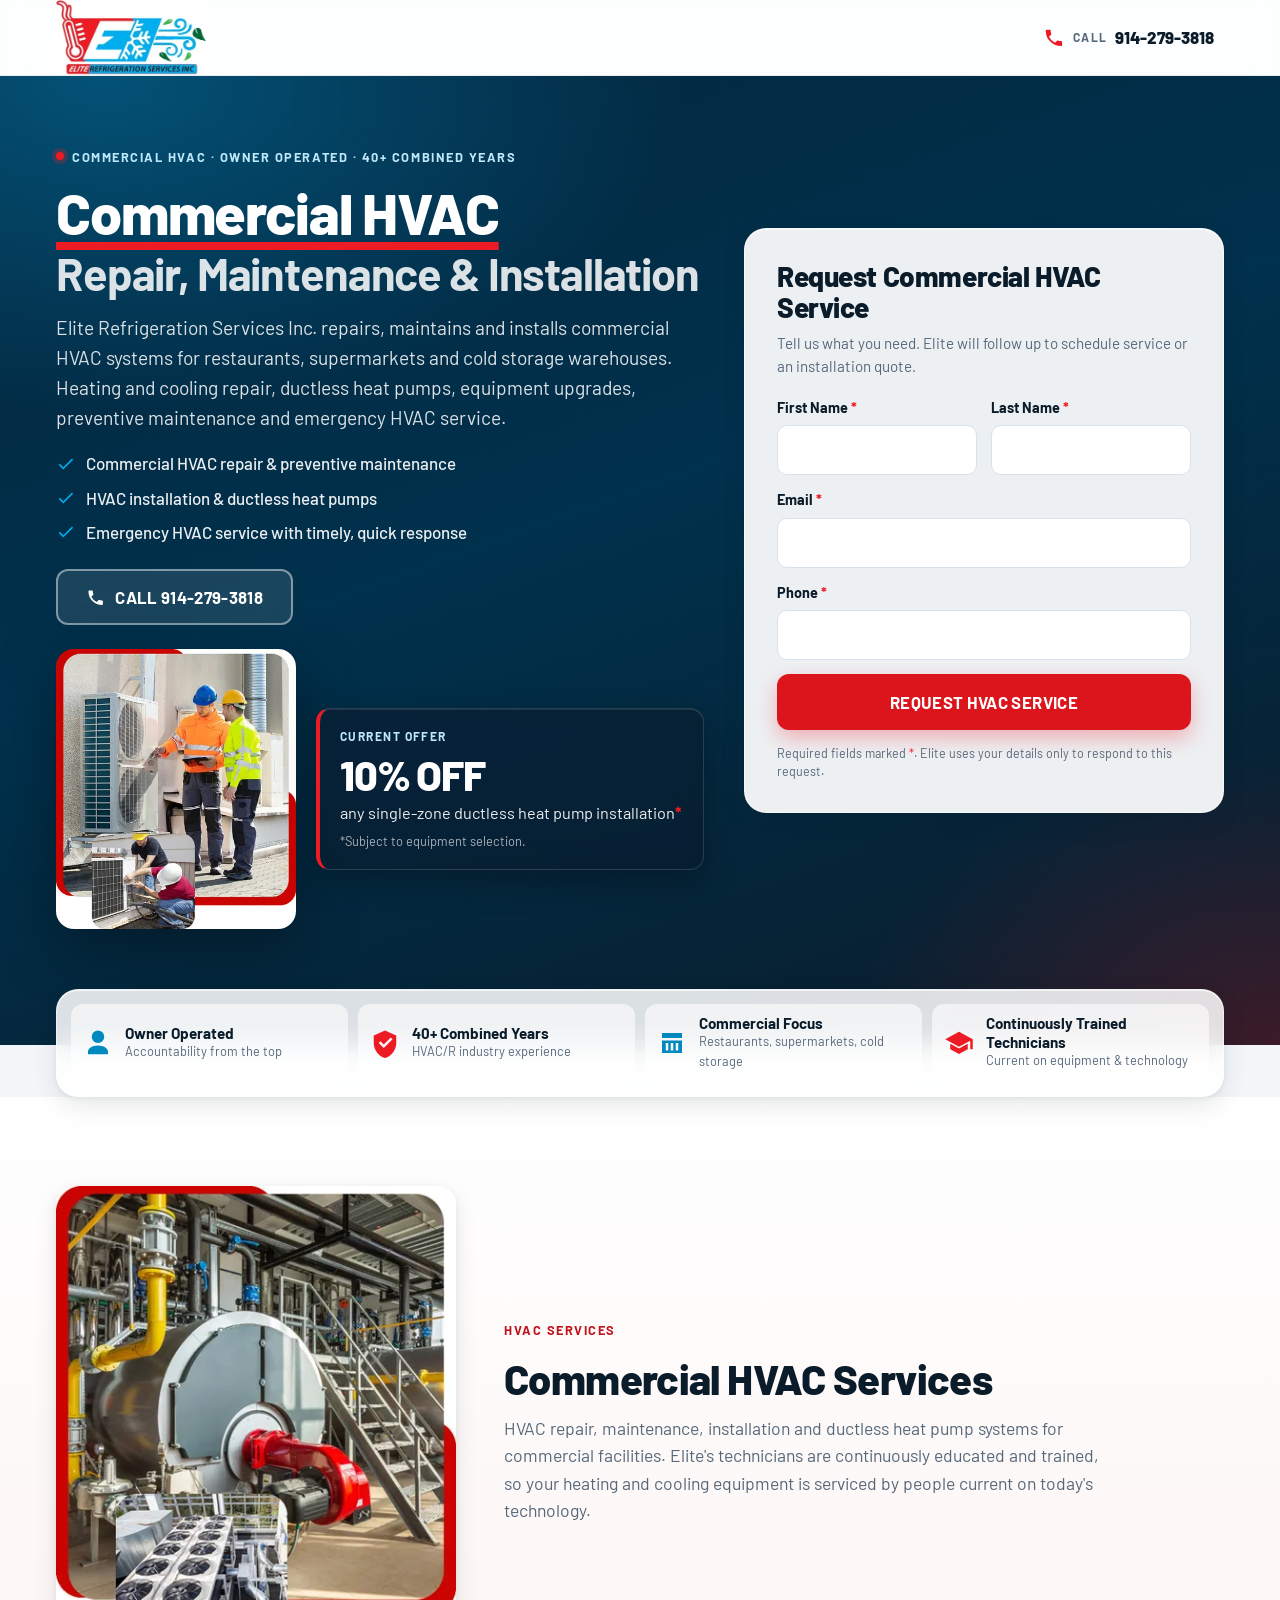
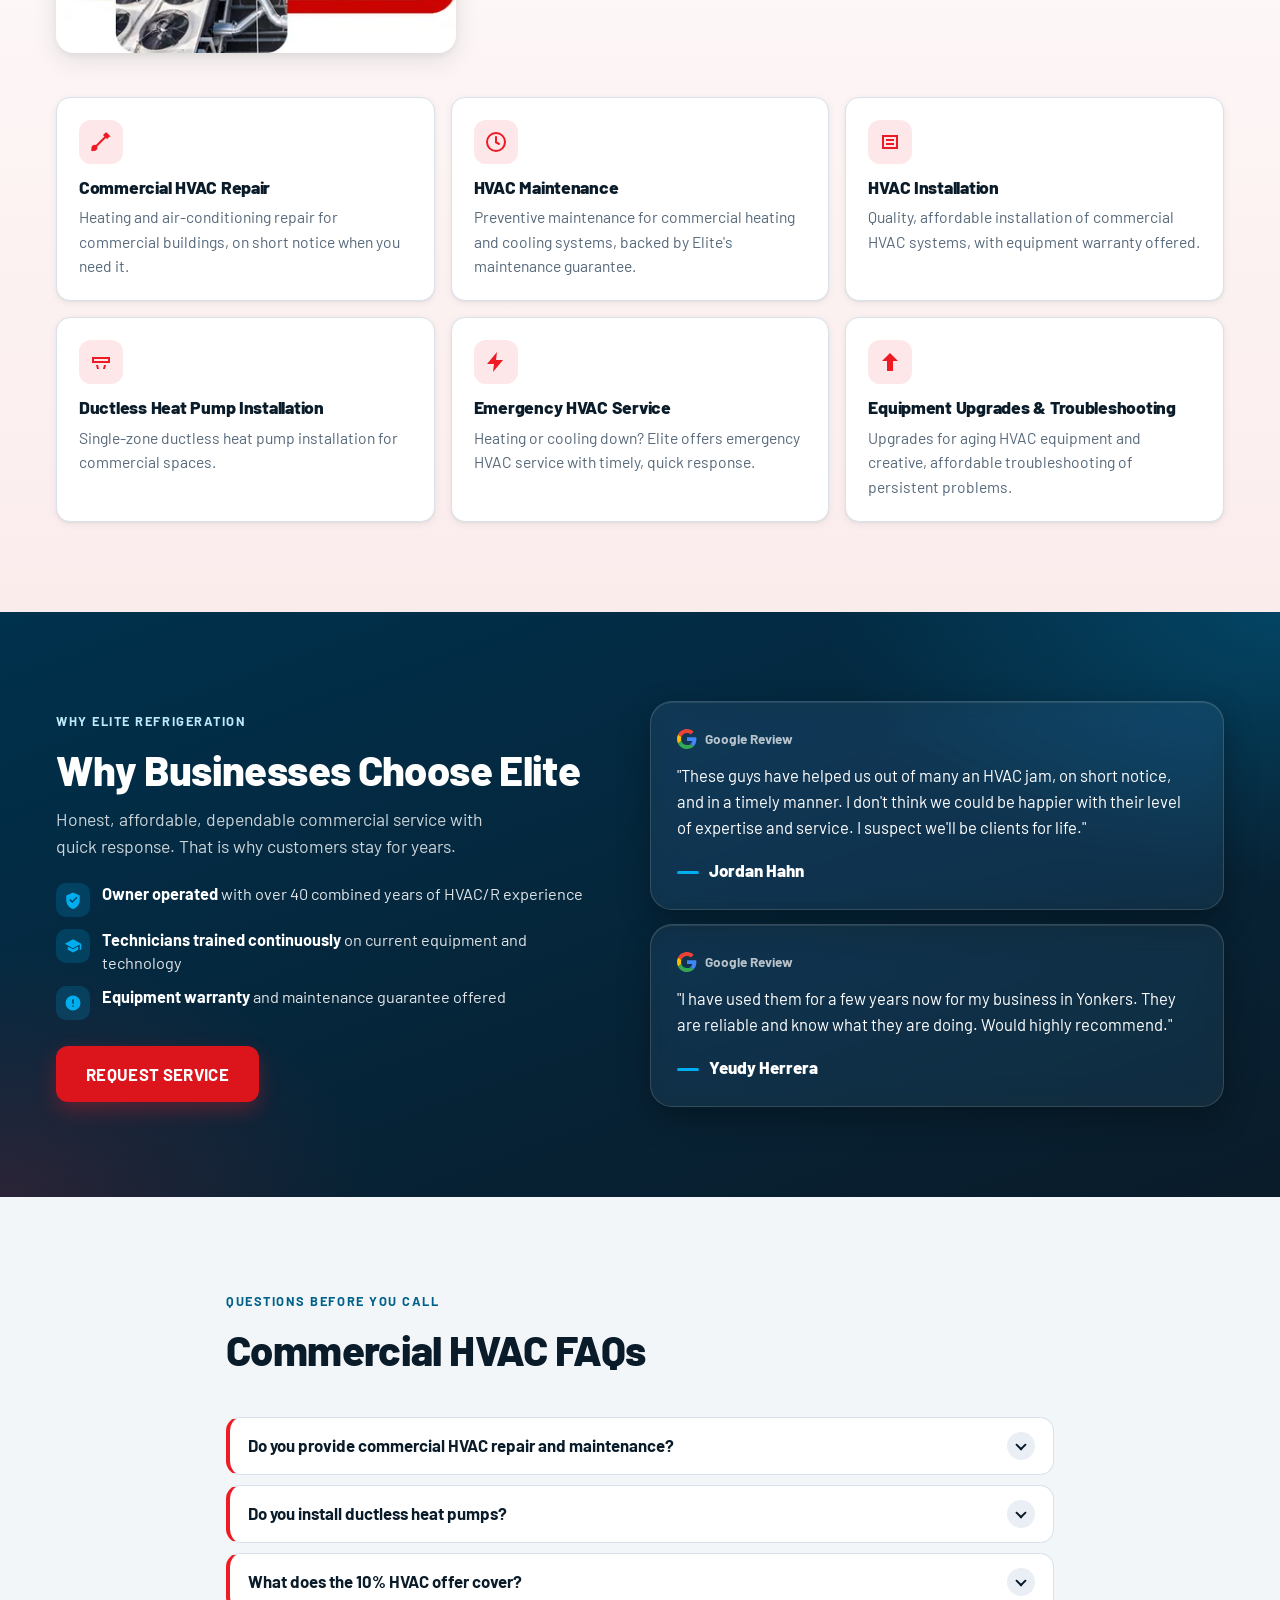
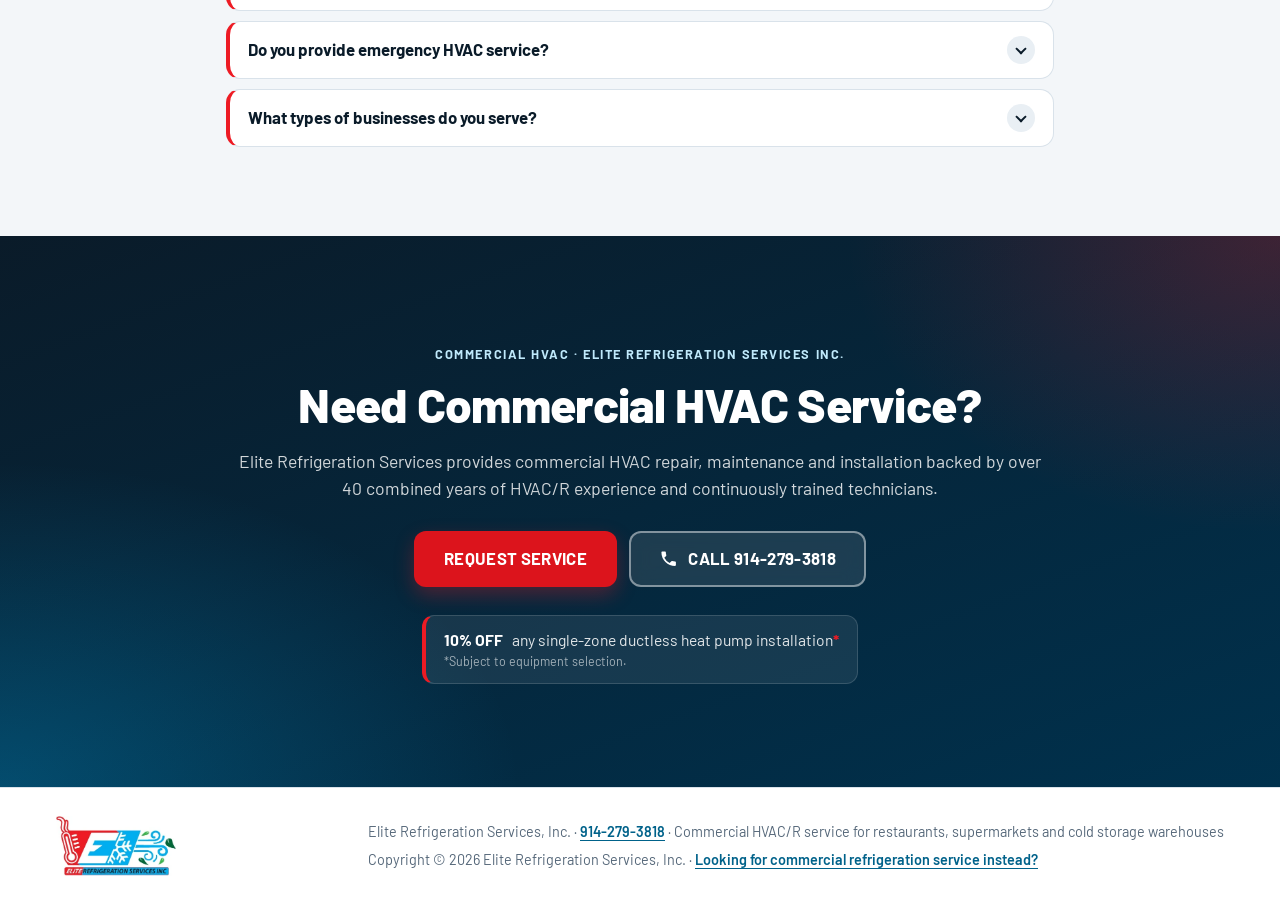
==== commit 995ca9c0: "Simplify Why Elite section into a compact proof panel Replace the three text-heavy cards with a dark" ====
--- a/hvac/index.html
+++ b/hvac/index.html
@@ -250,38 +250,28 @@
     </section>
 
     <!-- ============================== WHY ELITE + REVIEWS ============================== -->
-    <section class="section why" id="why-elite" aria-labelledby="why-heading">
+    <section class="section proof" id="why-elite" aria-labelledby="why-heading">
+      <div class="proof__bg" aria-hidden="true"></div>
       <div class="container">
-        <div class="section__head reveal">
-          <p class="eyebrow">Why Elite Refrigeration</p>
-          <h2 id="why-heading">Commercial HVAC/R Service Customers Stay With</h2>
-          <p class="section__lead">Elite's motto is "Discover True Service" because that is what customers experience when their equipment is serviced.</p>
-        </div>
-        <div class="why__grid reveal">
-          <ul class="cards cards--stack" aria-label="Reasons to choose Elite Refrigeration">
-            <li class="card card--navy">
-              <span class="card__icon" aria-hidden="true"><svg viewBox="0 0 24 24"><path d="M12 2 3 6v6c0 5.5 3.8 10.7 9 12 5.2-1.3 9-6.5 9-12V6l-9-4Zm-1 14-4-4 1.4-1.4L11 13.2l5.6-5.6L18 9l-7 7Z"/></svg></span>
-              <h3>40+ Combined Years of HVAC/R Experience</h3>
-              <p>An owner operated company with over 40 combined years of experience and knowledge in the HVAC and refrigeration industry.</p>
-            </li>
-            <li class="card card--navy">
-              <span class="card__icon" aria-hidden="true"><svg viewBox="0 0 24 24"><path d="M12 3 1 9l11 6 9-4.9V17h2V9L12 3Zm-7 9.6V17l7 3.8 7-3.8v-4.4l-7 3.8-7-3.8Z"/></svg></span>
-              <h3>Continuously Trained Technicians</h3>
-              <p>As Elite grows, its technicians are continuously educated and trained to stay current with technology and service changes in the industry.</p>
-            </li>
-            <li class="card card--navy">
-              <span class="card__icon" aria-hidden="true"><svg viewBox="0 0 24 24"><path d="M12 2a10 10 0 1 0 0 20 10 10 0 0 0 0-20Zm1 15h-2v-2h2v2Zm0-4h-2V7h2v6Z"/></svg></span>
-              <h3>Honest, Affordable, Dependable</h3>
-              <p>Customers use Elite because it is professional, knowledgeable, honest, trustworthy and quick to respond, with equipment warranty and maintenance guarantee offered.</p>
-            </li>
-          </ul>
-          <ul class="reviews" aria-label="Customer reviews">
-          <li class="review glass">
+        <div class="proof__grid reveal">
+          <div class="proof__intro">
+            <p class="eyebrow eyebrow--light">Why Elite Refrigeration</p>
+            <h2 id="why-heading">Why Businesses Choose Elite</h2>
+            <p class="proof__lead">Honest, affordable, dependable commercial service with quick response. That is why customers stay for years.</p>
+            <ul class="proof__list">
+              <li><span class="proof__mark" aria-hidden="true"><svg viewBox="0 0 24 24"><path d="M12 2 3 6v6c0 5.5 3.8 10.7 9 12 5.2-1.3 9-6.5 9-12V6l-9-4Zm-1 14-4-4 1.4-1.4L11 13.2l5.6-5.6L18 9l-7 7Z"/></svg></span><span><strong>Owner operated</strong> with over 40 combined years of HVAC/R experience</span></li>
+              <li><span class="proof__mark" aria-hidden="true"><svg viewBox="0 0 24 24"><path d="M12 3 1 9l11 6 9-4.9V17h2V9L12 3Zm-7 9.6V17l7 3.8 7-3.8v-4.4l-7 3.8-7-3.8Z"/></svg></span><span><strong>Technicians trained continuously</strong> on current equipment and technology</span></li>
+              <li><span class="proof__mark" aria-hidden="true"><svg viewBox="0 0 24 24"><path d="M12 2a10 10 0 1 0 0 20 10 10 0 0 0 0-20Zm1 15h-2v-2h2v2Zm0-4h-2V7h2v6Z"/></svg></span><span><strong>Equipment warranty</strong> and maintenance guarantee offered</span></li>
+            </ul>
+            <a id="proof-request-service" class="btn btn--red btn--lg" href="#request-service" data-scroll-to-form data-conversion-type="lead" data-service="hvac" data-cta-label="proof-request-service">Request Service</a>
+          </div>
+          <ul class="proof__reviews" aria-label="Customer reviews">
+          <li class="review review--dark glass-dark">
             <p class="review__source"><svg class="icon" aria-hidden="true" viewBox="0 0 48 48"><path fill="#EA4335" d="M24 9.5c3.5 0 6.6 1.2 9.1 3.6l6.8-6.8C35.8 2.5 30.3 0 24 0 14.6 0 6.5 5.4 2.6 13.3l7.9 6.1C12.4 13.7 17.7 9.5 24 9.5z"/><path fill="#4285F4" d="M46.5 24.5c0-1.6-.1-3.1-.4-4.5H24v9h12.7c-.6 2.9-2.2 5.4-4.7 7.1l7.6 5.9c4.4-4.1 6.9-10.1 6.9-17.5z"/><path fill="#FBBC05" d="M10.5 28.6A14.5 14.5 0 0 1 9.7 24c0-1.6.3-3.1.8-4.6l-7.9-6.1A24 24 0 0 0 0 24c0 3.9.9 7.5 2.6 10.7l7.9-6.1z"/><path fill="#34A853" d="M24 48c6.5 0 11.9-2.1 15.9-5.8l-7.6-5.9c-2.1 1.4-4.9 2.3-8.3 2.3-6.3 0-11.6-4.2-13.5-10l-7.9 6.1C6.5 42.6 14.6 48 24 48z"/></svg> Google Review</p>
             <blockquote><p>"These guys have helped us out of many an HVAC jam, on short notice, and in a timely manner. I don't think we could be happier with their level of expertise and service. I suspect we'll be clients for life."</p></blockquote>
             <p class="review__author">Jordan Hahn</p>
           </li>
-          <li class="review glass">
+          <li class="review review--dark glass-dark">
             <p class="review__source"><svg class="icon" aria-hidden="true" viewBox="0 0 48 48"><path fill="#EA4335" d="M24 9.5c3.5 0 6.6 1.2 9.1 3.6l6.8-6.8C35.8 2.5 30.3 0 24 0 14.6 0 6.5 5.4 2.6 13.3l7.9 6.1C12.4 13.7 17.7 9.5 24 9.5z"/><path fill="#4285F4" d="M46.5 24.5c0-1.6-.1-3.1-.4-4.5H24v9h12.7c-.6 2.9-2.2 5.4-4.7 7.1l7.6 5.9c4.4-4.1 6.9-10.1 6.9-17.5z"/><path fill="#FBBC05" d="M10.5 28.6A14.5 14.5 0 0 1 9.7 24c0-1.6.3-3.1.8-4.6l-7.9-6.1A24 24 0 0 0 0 24c0 3.9.9 7.5 2.6 10.7l7.9-6.1z"/><path fill="#34A853" d="M24 48c6.5 0 11.9-2.1 15.9-5.8l-7.6-5.9c-2.1 1.4-4.9 2.3-8.3 2.3-6.3 0-11.6-4.2-13.5-10l-7.9 6.1C6.5 42.6 14.6 48 24 48z"/></svg> Google Review</p>
             <blockquote><p>"I have used them for a few years now for my business in Yonkers. They are reliable and know what they are doing. Would highly recommend."</p></blockquote>
             <p class="review__author">Yeudy Herrera</p>
--- a/assets/css/styles.css
+++ b/assets/css/styles.css
@@ -405,13 +405,6 @@
 .cta-band h3 { font-size: clamp(1.25rem, 1.1rem + 0.8vw, 1.6rem); }
 .cta-band p { margin-top: 6px; color: var(--muted); }
 
-/* ---------- Why + reviews grid ---------- */
-.why__grid { display: grid; gap: 18px; }
-.cards--stack { grid-template-columns: 1fr; }
-.reviews { display: grid; gap: 18px; align-content: start; }
-@media (min-width: 900px) { .why__grid { grid-template-columns: minmax(0, 1fr) minmax(0, 1fr); align-items: start; } }
-@media (min-width: 900px) and (max-width: 1099px) { .cards--stack .card p { font-size: 0.94rem; } }
-
 /* ---------- Testimonials ---------- */
 .testimonials { background: linear-gradient(180deg, var(--background-alt), var(--background)); }
 .testimonials__grid { display: grid; gap: 18px; grid-template-columns: repeat(auto-fit, minmax(300px, 1fr)); }
@@ -422,6 +415,27 @@
 .review blockquote p { font-size: 1.08rem; line-height: 1.55; color: var(--brand-dark); }
 .review__author { margin-top: 16px; font-weight: 800; color: var(--brand-dark); }
 .review__author::before { content: ""; display: inline-block; width: 22px; height: 3px; border-radius: 2px; background: var(--brand-red); margin-right: 10px; vertical-align: middle; }
+
+/* ---------- Proof panel (why Elite + reviews) ---------- */
+.proof { position: relative; color: #fff; overflow: hidden; isolation: isolate; }
+.proof__bg { position: absolute; inset: 0; z-index: -1; background: radial-gradient(700px 420px at 100% 0%, rgba(0, 173, 239, 0.22), transparent 65%), radial-gradient(600px 400px at 0% 100%, rgba(237, 27, 36, 0.16), transparent 62%), linear-gradient(160deg, var(--brand-navy), var(--brand-dark)); }
+.proof__grid { display: grid; gap: 28px; align-items: center; }
+.proof h2 { color: #fff; }
+.proof__lead { margin-top: 14px; font-size: 1.1rem; color: rgba(255, 255, 255, 0.8); max-width: 46ch; }
+.proof__list { margin-top: 22px; display: grid; gap: 12px; }
+.proof__list li { display: flex; align-items: flex-start; gap: 12px; font-size: 1.02rem; line-height: 1.4; color: rgba(255, 255, 255, 0.88); }
+.proof__list strong { color: #fff; }
+.proof__mark { display: inline-flex; flex: none; align-items: center; justify-content: center; width: 34px; height: 34px; border-radius: 10px; background: rgba(0, 173, 239, 0.18); color: var(--brand-blue); }
+.proof__mark svg { width: 18px; height: 18px; fill: currentColor; }
+.proof__intro .btn { margin-top: 26px; }
+@media (max-width: 899px) { .proof__intro .btn { display: none; } } /* mobile sticky bar already carries this CTA */
+.proof__reviews { display: grid; gap: 14px; }
+.review--dark { background: rgba(255, 255, 255, 0.06); }
+.review--dark .review__source { color: rgba(255, 255, 255, 0.7); }
+.review--dark blockquote p { color: #fff; font-size: 1.04rem; }
+.review--dark .review__author { color: #fff; }
+.review--dark .review__author::before { background: var(--brand-blue); }
+@media (min-width: 900px) { .proof__grid { grid-template-columns: minmax(0, 1fr) minmax(0, 1.05fr); gap: 48px; } }
 
 /* ---------- FAQ ---------- */
 .faq__list { display: grid; gap: 10px; }
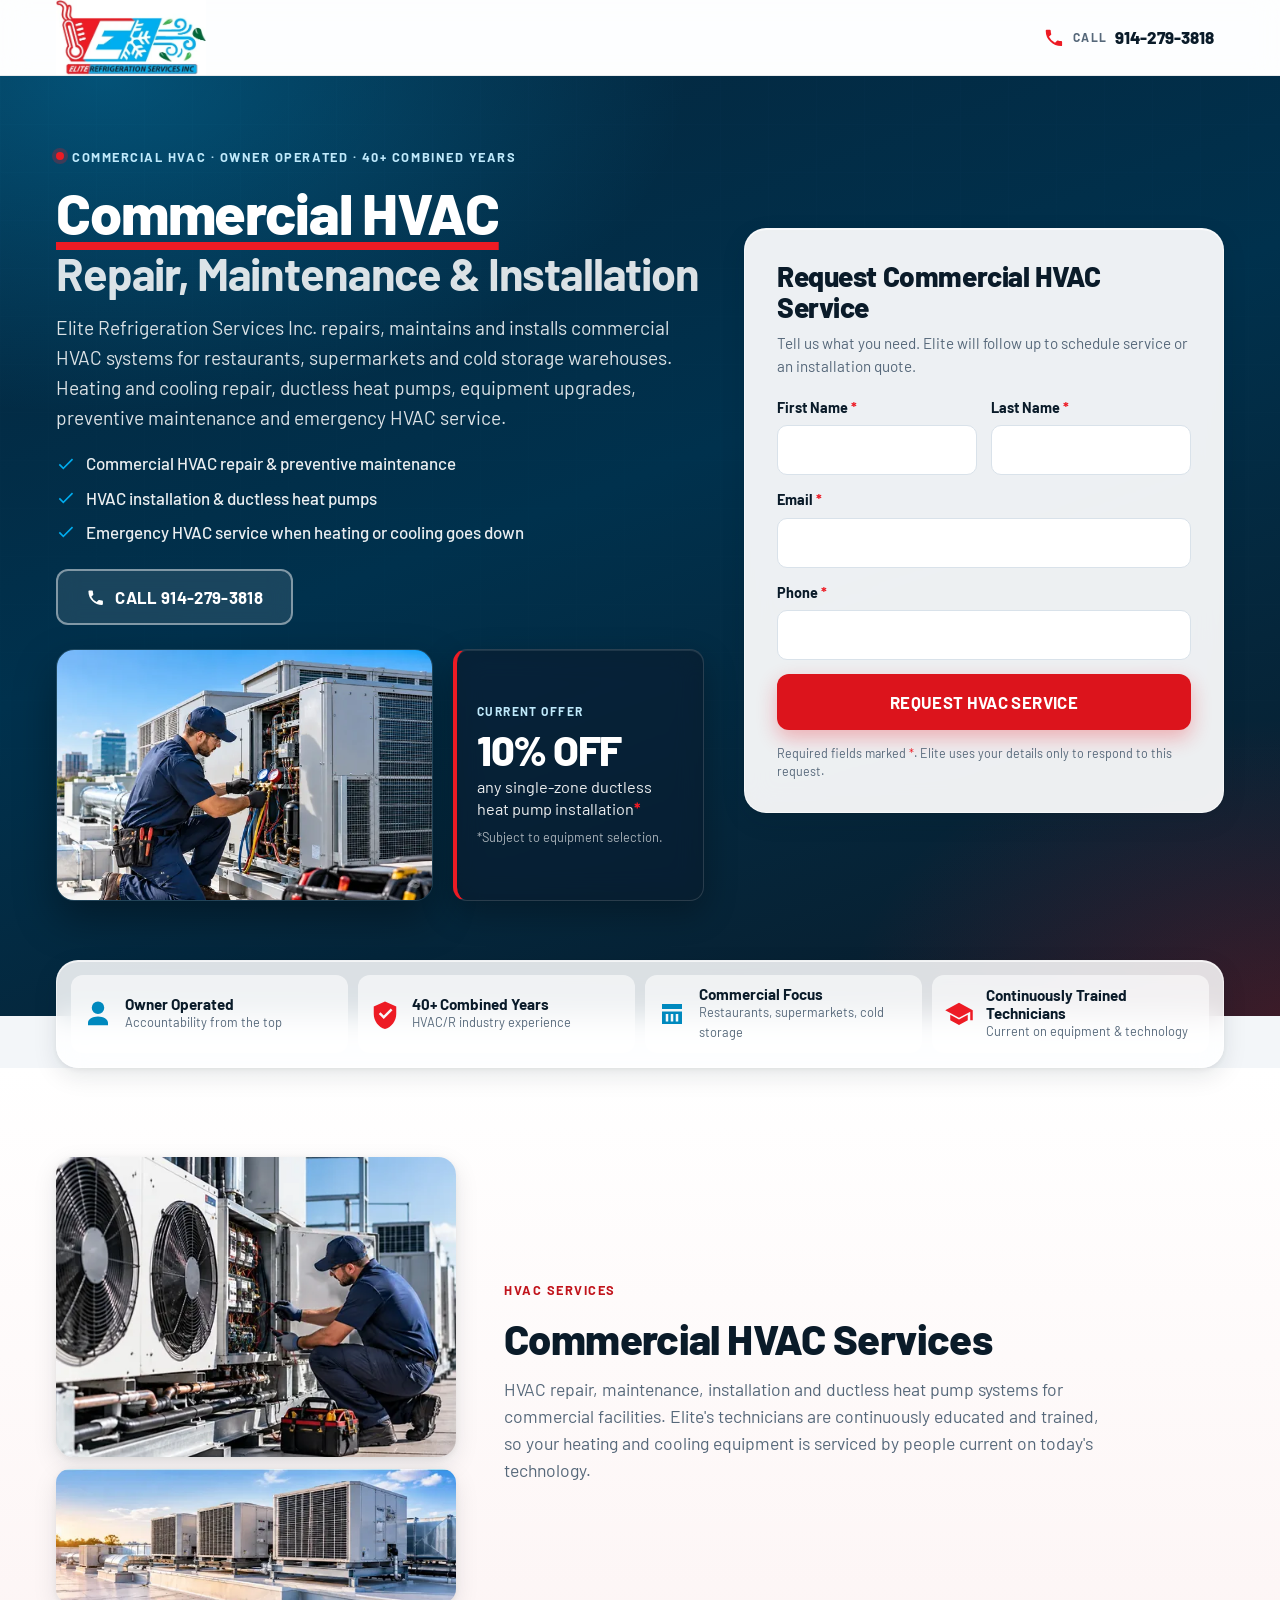
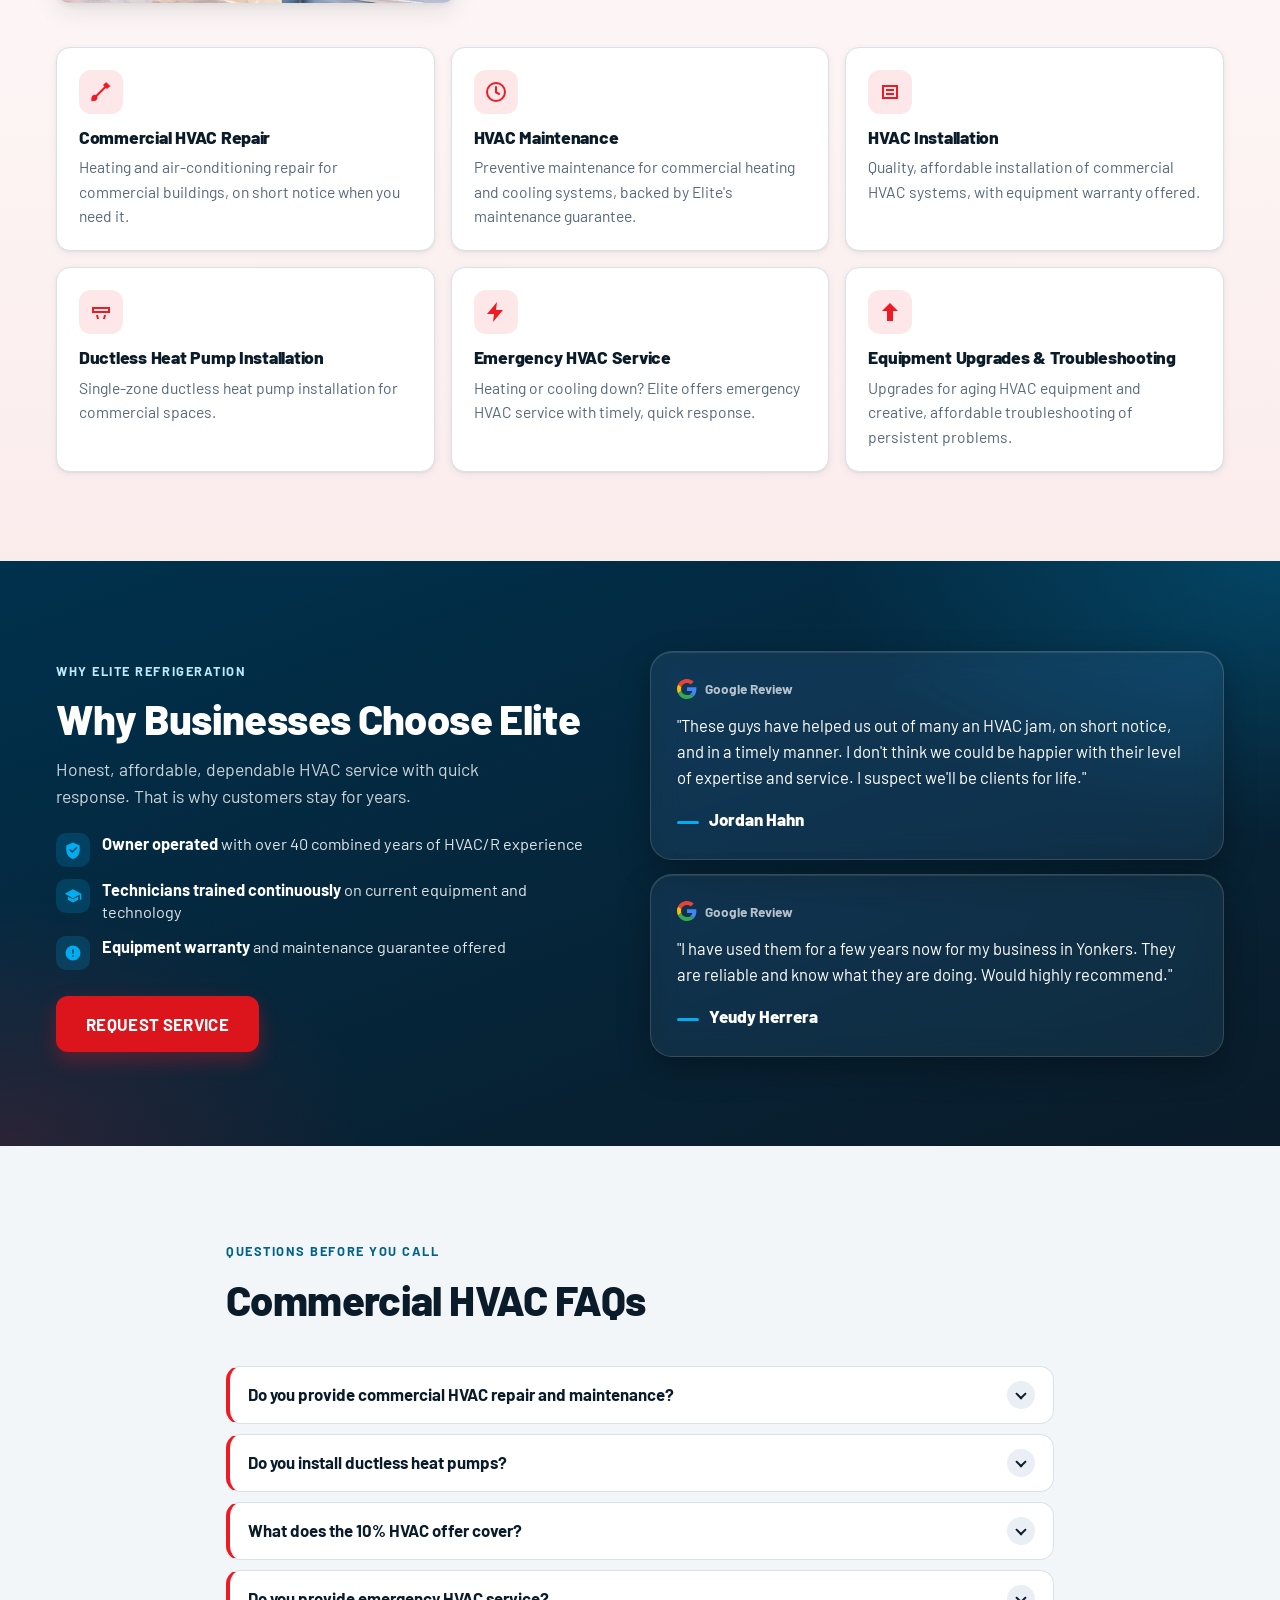
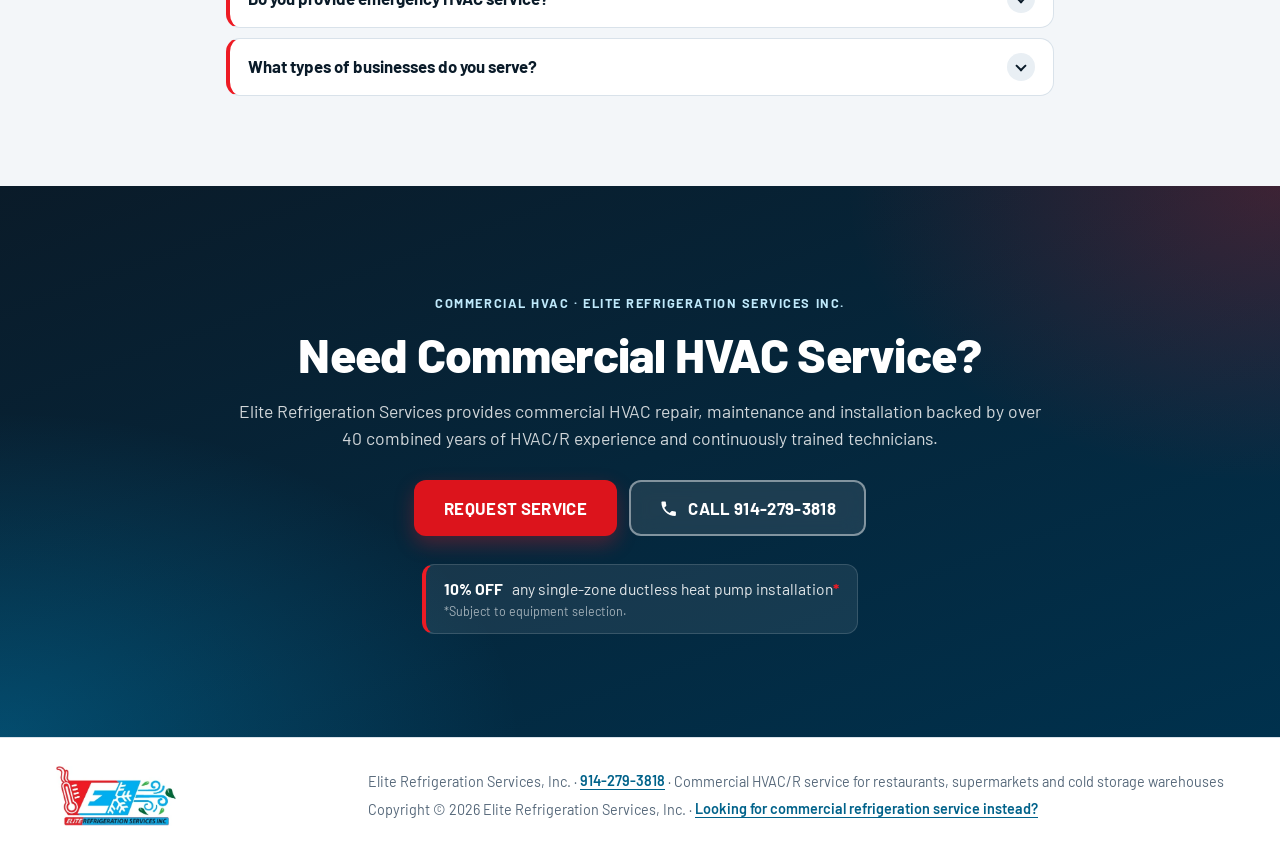
==== commit da043cea: "Differentiate pages with new imagery, page-specific reviews and emergency copy - New supplied photos" ====
--- a/hvac/index.html
+++ b/hvac/index.html
@@ -12,7 +12,7 @@
   <meta property="og:title" content="Commercial HVAC Repair, Maintenance &amp; Installation">
   <meta property="og:description" content="Commercial HVAC repair, maintenance, installation and ductless heat pump systems for restaurants, supermarkets and cold storage warehouses. Owner operated, 40+ combined years HVAC/R experience. 10% off single-zone ductless heat pump installation. Call 914-279-3818.">
   <meta property="og:url" content="https://go.eliterefrigeration.com/elite-offer/hvac/">
-  <meta property="og:image" content="https://go.eliterefrigeration.com/elite-offer/assets/images/hvac-technicians-rooftop-units-555.jpg">
+  <meta property="og:image" content="https://go.eliterefrigeration.com/elite-offer/assets/images/hvac-hero-900.jpg">
   <meta name="twitter:card" content="summary_large_image">
   <link rel="icon" href="data:image/svg+xml,%3Csvg xmlns='http://www.w3.org/2000/svg' viewBox='0 0 64 64'%3E%3Crect width='64' height='64' rx='14' fill='%2300314D'/%3E%3Cpath d='M32 10v44M13 21l38 22M13 43l38-22' stroke='%2300ADEF' stroke-width='6' stroke-linecap='round'/%3E%3Ccircle cx='32' cy='32' r='6' fill='%23ED1B24'/%3E%3C/svg%3E">
   <script>document.documentElement.className += ' js';</script>
@@ -82,12 +82,14 @@
               <span class="hero__title-line">Repair, Maintenance &amp; Installation</span>
             </h1>
             <p class="hero__lead">Elite Refrigeration Services Inc. repairs, maintains and installs commercial HVAC systems for restaurants, supermarkets and cold storage warehouses. Heating and cooling repair, ductless heat pumps, equipment upgrades, preventive maintenance and emergency HVAC service.</p>
+            <!-- SERVICE AREA (verify first): once confirmed, set SERVICE_AREA in the generator or add here:
+                 <p class="hero__area">Serving Westchester County and the Bronx</p> -->
           </div>
 
           <ul class="hero__points" aria-label="Key facts">
             <li><svg class="icon" aria-hidden="true" viewBox="0 0 24 24"><path d="M9 16.2 4.8 12l-1.4 1.4L9 19 21 7l-1.4-1.4z"/></svg>Commercial HVAC repair &amp; preventive maintenance</li>
             <li><svg class="icon" aria-hidden="true" viewBox="0 0 24 24"><path d="M9 16.2 4.8 12l-1.4 1.4L9 19 21 7l-1.4-1.4z"/></svg>HVAC installation &amp; ductless heat pumps</li>
-            <li><svg class="icon" aria-hidden="true" viewBox="0 0 24 24"><path d="M9 16.2 4.8 12l-1.4 1.4L9 19 21 7l-1.4-1.4z"/></svg>Emergency HVAC service with timely, quick response</li>
+            <li><svg class="icon" aria-hidden="true" viewBox="0 0 24 24"><path d="M9 16.2 4.8 12l-1.4 1.4L9 19 21 7l-1.4-1.4z"/></svg>Emergency HVAC service when heating or cooling goes down</li>
           </ul>
 
           <div class="hero__actions">
@@ -101,8 +103,8 @@
           <div class="hero__sub">
             <div class="hero__media">
               <picture>
-                <source type="image/webp" srcset="../assets/images/hvac-technicians-rooftop-units-420.webp 420w, ../assets/images/hvac-technicians-rooftop-units-555.webp 555w" sizes="(max-width: 899px) calc(100vw - 32px), 240px">
-                <img src="../assets/images/hvac-technicians-rooftop-units-555.jpg" srcset="../assets/images/hvac-technicians-rooftop-units-420.jpg 420w, ../assets/images/hvac-technicians-rooftop-units-555.jpg 555w" sizes="(max-width: 899px) calc(100vw - 32px), 240px" width="555" height="648" alt="Elite Refrigeration technicians inspecting rooftop commercial HVAC condenser units" decoding="async">
+                <source type="image/webp" srcset="../assets/images/hvac-hero-600.webp 600w, ../assets/images/hvac-hero-900.webp 900w" sizes="(max-width: 899px) calc(100vw - 32px), 400px">
+                <img src="../assets/images/hvac-hero-900.jpg" srcset="../assets/images/hvac-hero-600.jpg 600w, ../assets/images/hvac-hero-900.jpg 900w" sizes="(max-width: 899px) calc(100vw - 32px), 400px" width="900" height="600" alt="HVAC technician reading refrigerant gauges on a rooftop commercial HVAC unit" decoding="async">
               </picture>
             </div>
             <div class="hero__offer glass-dark hero__offer--hvac" id="offer">
@@ -209,8 +211,12 @@
           </div>
           <figure class="service-section__media">
             <picture>
-                <source type="image/webp" srcset="../assets/images/commercial-mechanical-refrigeration-equipment-420.webp 420w, ../assets/images/commercial-mechanical-refrigeration-equipment-555.webp 555w" sizes="(max-width: 899px) calc(100vw - 32px), 400px">
-                <img src="../assets/images/commercial-mechanical-refrigeration-equipment-555.jpg" srcset="../assets/images/commercial-mechanical-refrigeration-equipment-420.jpg 420w, ../assets/images/commercial-mechanical-refrigeration-equipment-555.jpg 555w" sizes="(max-width: 899px) calc(100vw - 32px), 400px" width="555" height="648" alt="Commercial mechanical room with boiler, piping and rooftop condensing units" loading="lazy" decoding="async">
+                <source type="image/webp" srcset="../assets/images/hvac-services-500.webp 500w, ../assets/images/hvac-services-800.webp 800w" sizes="(max-width: 899px) calc(100vw - 32px), 400px">
+                <img src="../assets/images/hvac-services-800.jpg" srcset="../assets/images/hvac-services-500.jpg 500w, ../assets/images/hvac-services-800.jpg 800w" sizes="(max-width: 899px) calc(100vw - 32px), 400px" width="800" height="600" alt="Technician testing the electrical panel of a commercial condenser unit" loading="lazy" decoding="async">
+              </picture>
+            <picture>
+                <source type="image/webp" srcset="../assets/images/hvac-rooftop-units-600.webp 600w, ../assets/images/hvac-rooftop-units-900.webp 900w" sizes="(max-width: 899px) calc(100vw - 32px), 400px">
+                <img src="../assets/images/hvac-rooftop-units-900.jpg" srcset="../assets/images/hvac-rooftop-units-600.jpg 600w, ../assets/images/hvac-rooftop-units-900.jpg 900w" sizes="(max-width: 899px) calc(100vw - 32px), 400px" width="900" height="300" alt="Row of rooftop commercial HVAC condensing units" loading="lazy" decoding="async">
               </picture>
           </figure>
         </div>
@@ -257,7 +263,7 @@
           <div class="proof__intro">
             <p class="eyebrow eyebrow--light">Why Elite Refrigeration</p>
             <h2 id="why-heading">Why Businesses Choose Elite</h2>
-            <p class="proof__lead">Honest, affordable, dependable commercial service with quick response. That is why customers stay for years.</p>
+            <p class="proof__lead">Honest, affordable, dependable HVAC service with quick response. That is why customers stay for years.</p>
             <ul class="proof__list">
               <li><span class="proof__mark" aria-hidden="true"><svg viewBox="0 0 24 24"><path d="M12 2 3 6v6c0 5.5 3.8 10.7 9 12 5.2-1.3 9-6.5 9-12V6l-9-4Zm-1 14-4-4 1.4-1.4L11 13.2l5.6-5.6L18 9l-7 7Z"/></svg></span><span><strong>Owner operated</strong> with over 40 combined years of HVAC/R experience</span></li>
               <li><span class="proof__mark" aria-hidden="true"><svg viewBox="0 0 24 24"><path d="M12 3 1 9l11 6 9-4.9V17h2V9L12 3Zm-7 9.6V17l7 3.8 7-3.8v-4.4l-7 3.8-7-3.8Z"/></svg></span><span><strong>Technicians trained continuously</strong> on current equipment and technology</span></li>
@@ -345,7 +351,7 @@
       </div>
       <div class="footer-text">
         <!-- VERIFY BEFORE ADDING: street address and business hours could not be verified from eliterefrigeration.com in this build environment. -->
-        <p class="footer-copy">Elite Refrigeration Services, Inc. &middot; <a id="footer-phone" href="tel:9142793818" data-conversion-type="phone" data-service="hvac" data-cta-label="footer-phone">914-279-3818</a> &middot; Commercial HVAC/R service for restaurants, supermarkets and cold storage warehouses</p>
+        <p class="footer-copy">Elite Refrigeration Services, Inc. &middot; <a id="footer-phone" href="tel:9142793818" data-conversion-type="phone" data-service="hvac" data-cta-label="footer-phone">914-279-3818</a> &middot; Commercial HVAC/R service for restaurants, supermarkets and cold storage warehouses<!-- &middot; Serving [confirmed service area] --></p>
         <p class="footer-copy">Copyright &copy; <span id="footer-year">2026</span> Elite Refrigeration Services, Inc. &middot; <a href="../refrigeration/" class="footer-cross">Looking for commercial refrigeration service instead?</a></p>
         <!-- Add the privacy policy link here once the URL is confirmed (recommended for Google Ads lead-form landing pages). -->
       </div>
--- a/assets/css/styles.css
+++ b/assets/css/styles.css
@@ -237,8 +237,10 @@
 .hero__mobile-request { order: -1; }
 .hero__offer .link-arrow { color: #fff; margin-top: 4px; }
 
-.hero__media picture, .hero__media img { width: 100%; max-width: 420px; margin: 0 auto; border-radius: 18px; }
-.hero__media img { filter: drop-shadow(0 18px 30px rgba(0, 0, 0, 0.35)); }
+.hero__media picture, .hero__media img { width: 100%; border-radius: 18px; }
+.hero__media img { aspect-ratio: 3 / 2; object-fit: cover; box-shadow: 0 18px 40px rgba(0, 0, 0, 0.35); border: 1px solid rgba(255, 255, 255, 0.12); }
+.hero__area { display: inline-flex; align-items: center; gap: 8px; margin-top: 14px; padding: 6px 12px 6px 8px; border-radius: 999px; background: rgba(255, 255, 255, 0.10); border: 1px solid rgba(255, 255, 255, 0.18); font-weight: 600; font-size: 0.95rem; color: #fff; }
+.hero__area .icon { color: var(--brand-blue); }
 
 /* Form card */
 .form-card { padding: clamp(20px, 3vw, 32px); border-radius: var(--radius-lg); color: var(--text); background: rgba(255, 255, 255, 0.93); }
@@ -288,18 +290,16 @@
 @media (min-width: 900px) {
   .hero__grid { grid-template-columns: minmax(0, 1.15fr) minmax(400px, 480px); gap: 40px; align-items: start; }
   .hero__main { display: flex; flex-direction: column; gap: 24px; }
-  .hero__sub { display: grid; grid-template-columns: 200px 1fr; gap: 20px; align-items: center; }
+  .hero__sub { display: grid; grid-template-columns: minmax(0, 1.35fr) minmax(220px, 1fr); gap: 20px; align-items: stretch; }
+  .hero__offer { display: flex; flex-direction: column; justify-content: center; }
   .hero__copy, .hero__points, .hero__actions, .hero__offer, .hero__form, .hero__media { order: 0; }
   .hero__points { margin-top: -6px; }
   .hero__actions .btn { flex: 0 1 auto; }
   .hero__mobile-request { display: none; } /* the form sits beside the copy on desktop */
-  .hero__media picture, .hero__media img { max-width: 200px; margin: 0; }
+  .hero__media picture, .hero__media img { height: 100%; }
   .hero__form { position: sticky; top: calc(var(--header-h) + 16px); }
 }
-@media (min-width: 1200px) {
-  .hero__sub { grid-template-columns: 240px 1fr; }
-  .hero__media picture, .hero__media img { max-width: 240px; }
-}
+@media (min-width: 1200px) { .hero__sub { grid-template-columns: minmax(0, 1.5fr) minmax(240px, 1fr); } }
 
 /* ---------- Trust strip ---------- */
 .trust { margin-top: clamp(-56px, -6vw, -40px); position: relative; z-index: 2; }
@@ -357,8 +357,10 @@
   .service-section--hvac .service-section__intro { grid-template-columns: 400px minmax(0, 1.25fr); }
   .service-section--hvac .service-section__media { order: -1; }
 }
-.service-section__media { margin: 0; }
-.service-section__media img { width: 100%; max-width: 420px; margin: 0 auto; border-radius: 18px; box-shadow: var(--shadow-md); }
+.service-section__media { margin: 0; display: grid; gap: 12px; max-width: 480px; }
+.service-section__media img { width: 100%; border-radius: 18px; box-shadow: var(--shadow-md); object-fit: cover; }
+.service-section__media picture + picture img { aspect-ratio: 3 / 1; border-radius: 14px; }
+@media (max-width: 899px) { .service-section__media { max-width: none; } }
 .service-section .section__lead { max-width: 60ch; }
 
 .cards { display: grid; gap: 16px; }
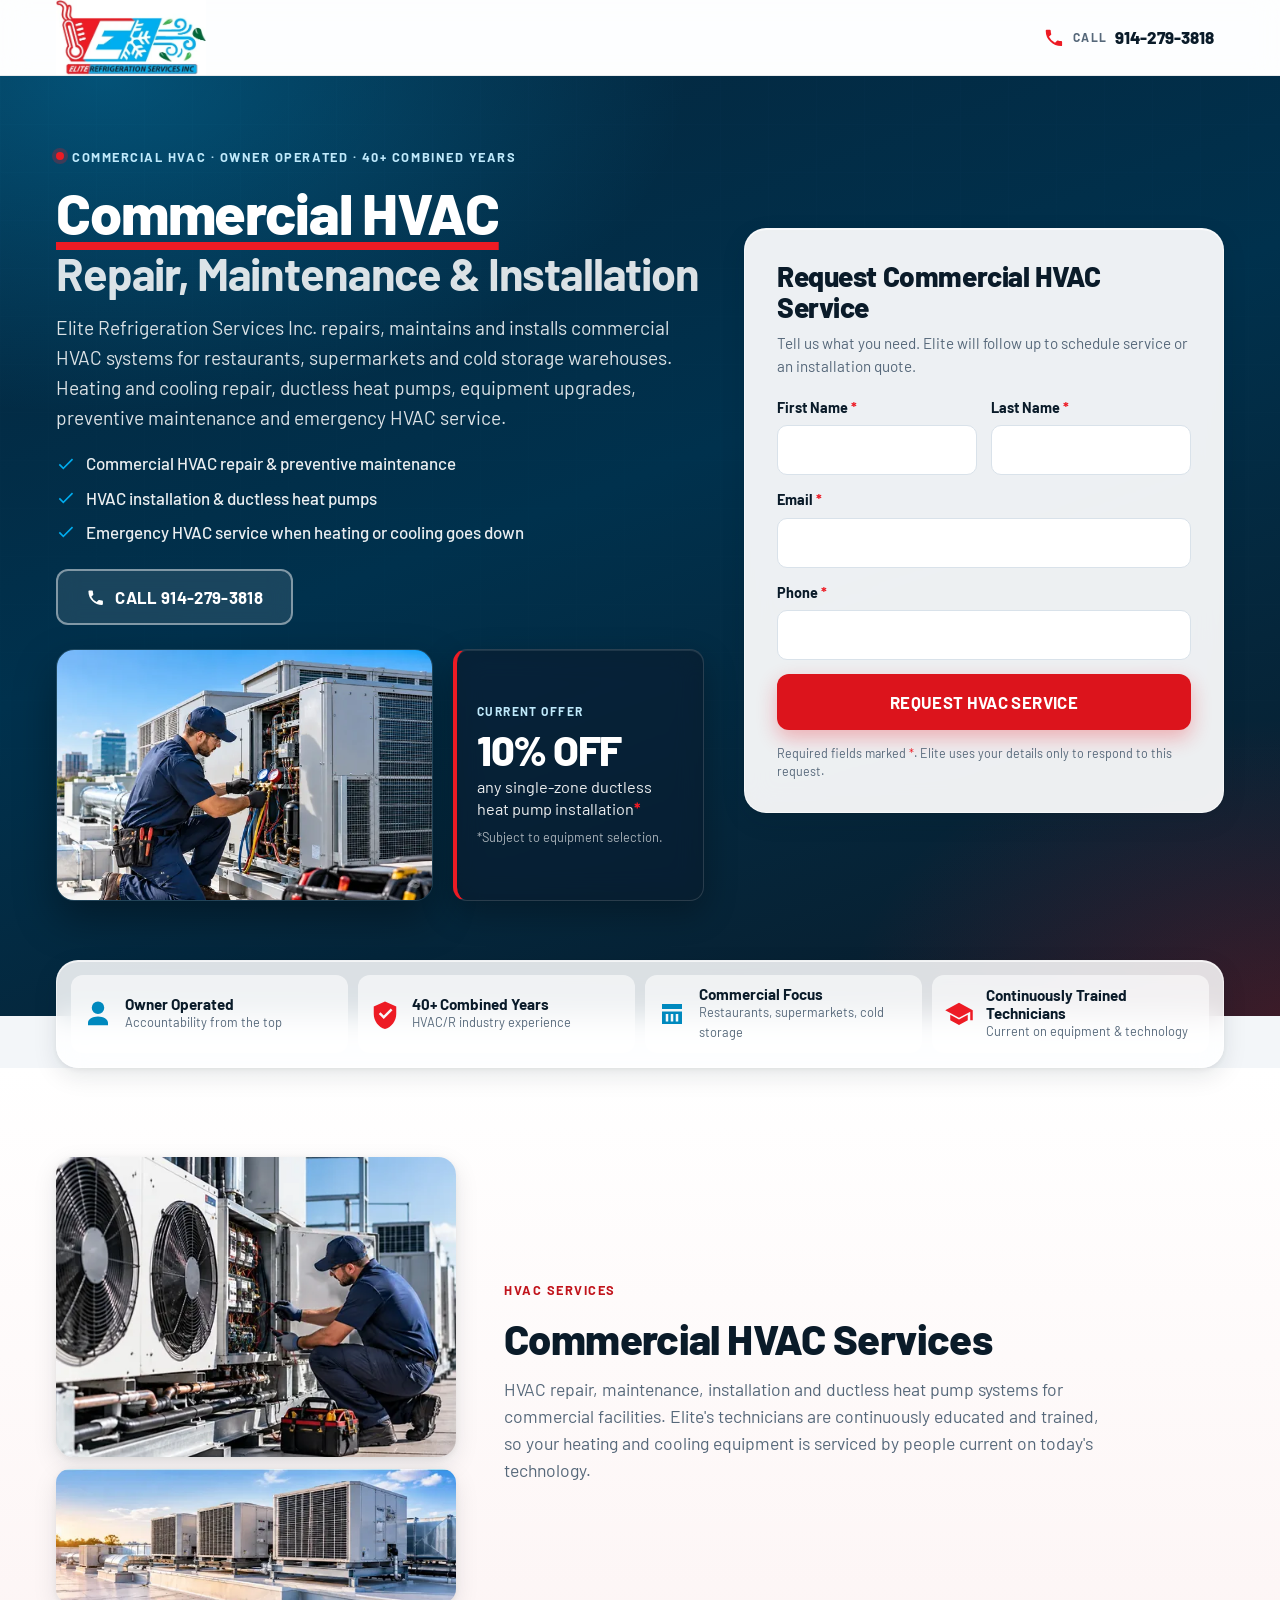
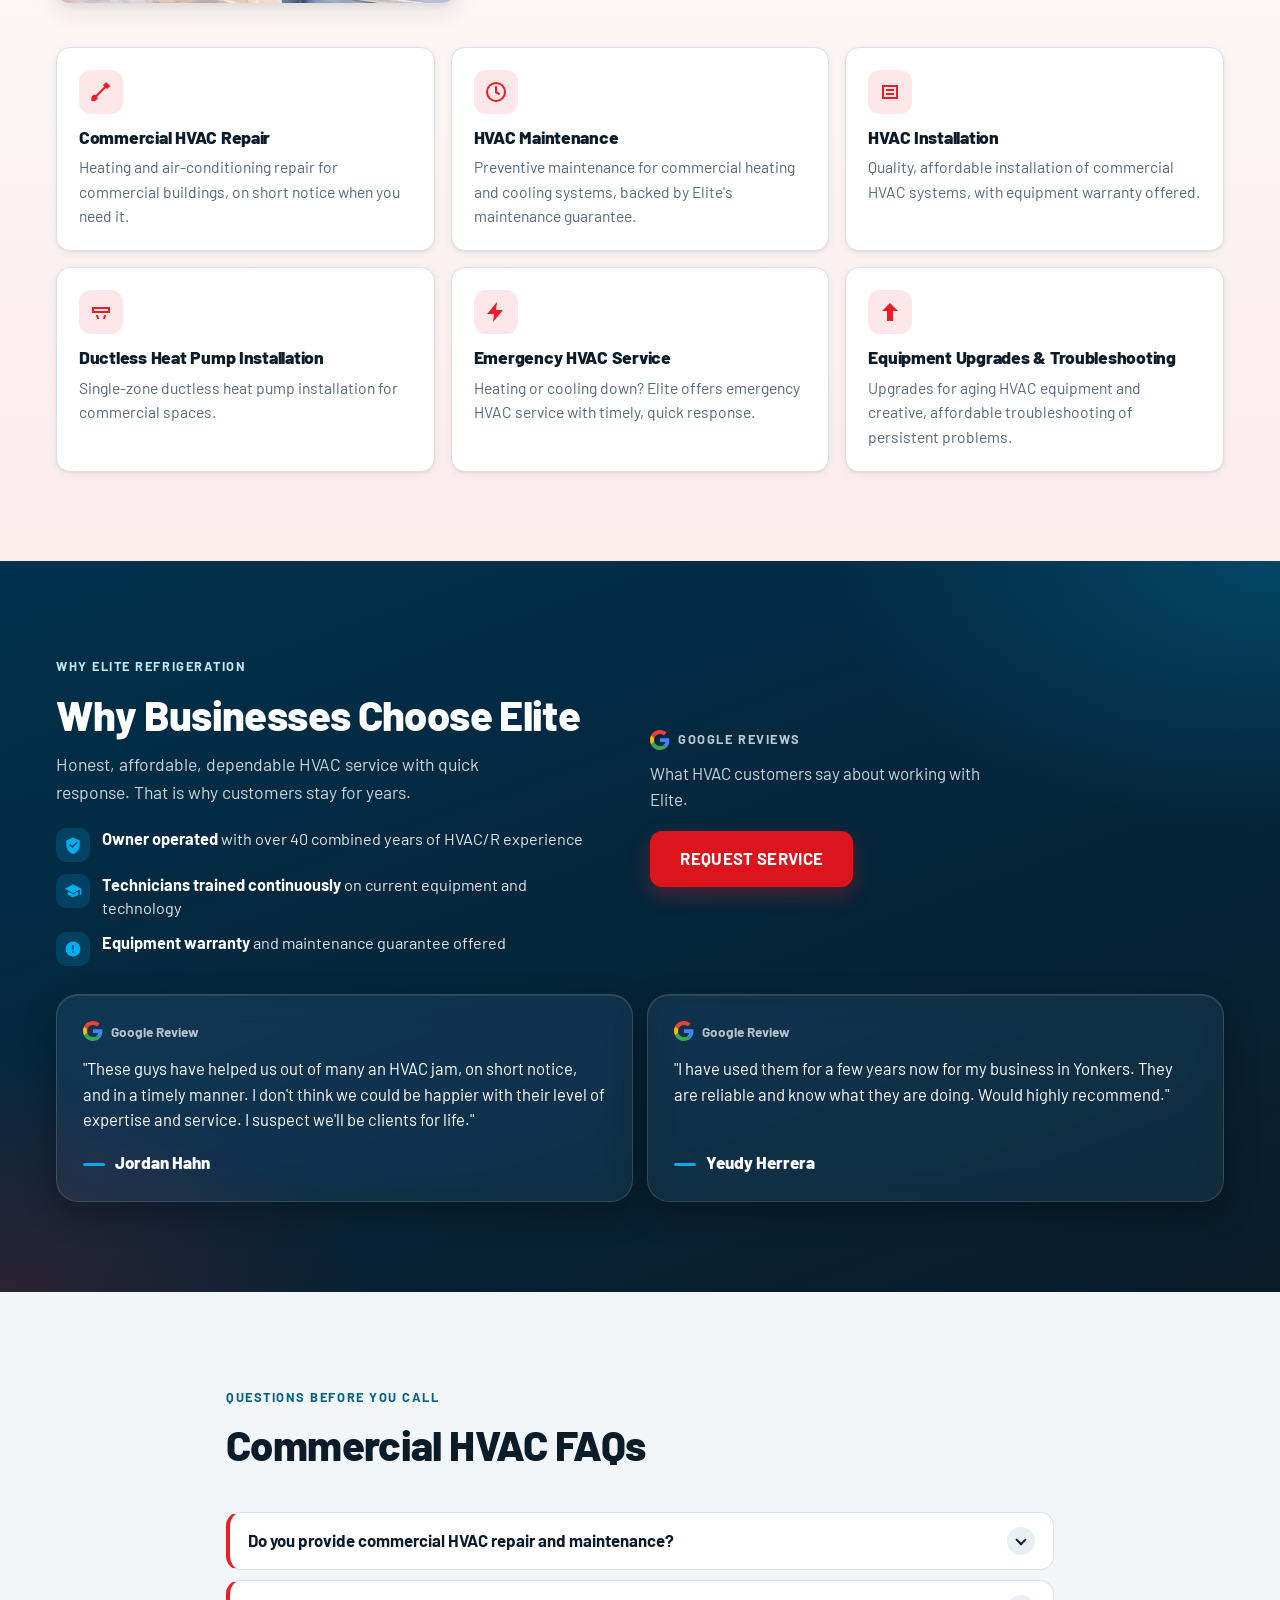
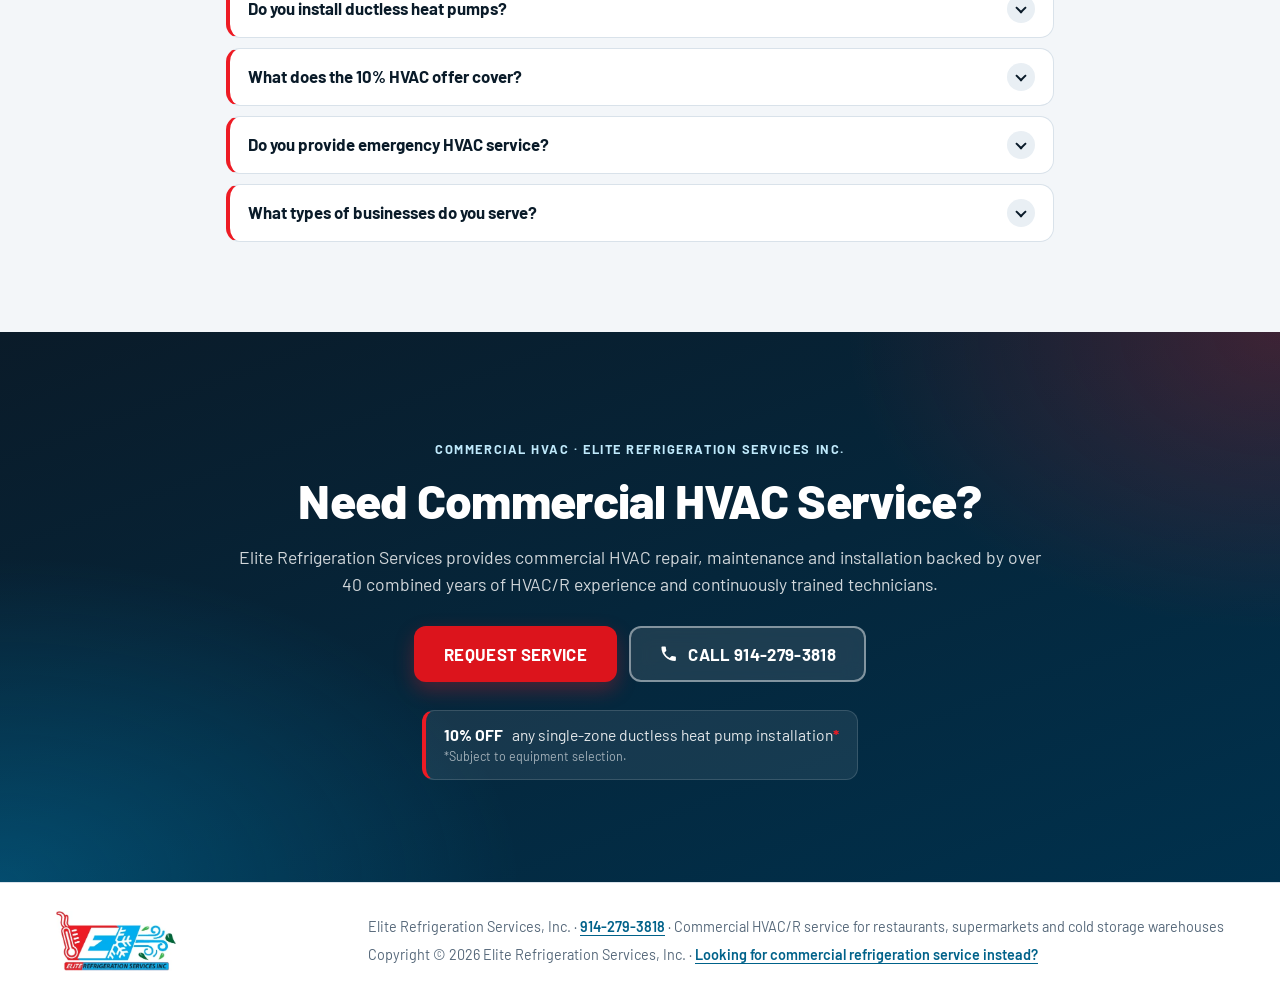
==== commit f88eaeee: "Make the reviews row hold up to five reviews per page Reviews move out of the proof panel's side col" ====
--- a/hvac/index.html
+++ b/hvac/index.html
@@ -269,9 +269,14 @@
               <li><span class="proof__mark" aria-hidden="true"><svg viewBox="0 0 24 24"><path d="M12 3 1 9l11 6 9-4.9V17h2V9L12 3Zm-7 9.6V17l7 3.8 7-3.8v-4.4l-7 3.8-7-3.8Z"/></svg></span><span><strong>Technicians trained continuously</strong> on current equipment and technology</span></li>
               <li><span class="proof__mark" aria-hidden="true"><svg viewBox="0 0 24 24"><path d="M12 2a10 10 0 1 0 0 20 10 10 0 0 0 0-20Zm1 15h-2v-2h2v2Zm0-4h-2V7h2v6Z"/></svg></span><span><strong>Equipment warranty</strong> and maintenance guarantee offered</span></li>
             </ul>
+          </div>
+          <div class="proof__aside">
+            <p class="proof__aside-kicker"><svg class="icon" aria-hidden="true" viewBox="0 0 48 48"><path fill="#EA4335" d="M24 9.5c3.5 0 6.6 1.2 9.1 3.6l6.8-6.8C35.8 2.5 30.3 0 24 0 14.6 0 6.5 5.4 2.6 13.3l7.9 6.1C12.4 13.7 17.7 9.5 24 9.5z"/><path fill="#4285F4" d="M46.5 24.5c0-1.6-.1-3.1-.4-4.5H24v9h12.7c-.6 2.9-2.2 5.4-4.7 7.1l7.6 5.9c4.4-4.1 6.9-10.1 6.9-17.5z"/><path fill="#FBBC05" d="M10.5 28.6A14.5 14.5 0 0 1 9.7 24c0-1.6.3-3.1.8-4.6l-7.9-6.1A24 24 0 0 0 0 24c0 3.9.9 7.5 2.6 10.7l7.9-6.1z"/><path fill="#34A853" d="M24 48c6.5 0 11.9-2.1 15.9-5.8l-7.6-5.9c-2.1 1.4-4.9 2.3-8.3 2.3-6.3 0-11.6-4.2-13.5-10l-7.9 6.1C6.5 42.6 14.6 48 24 48z"/></svg> Google Reviews</p>
+            <p class="proof__aside-text">What HVAC customers say about working with Elite.</p>
             <a id="proof-request-service" class="btn btn--red btn--lg" href="#request-service" data-scroll-to-form data-conversion-type="lead" data-service="hvac" data-cta-label="proof-request-service">Request Service</a>
           </div>
-          <ul class="proof__reviews" aria-label="Customer reviews">
+        </div>
+        <ul class="proof__reviews proof__reviews--2 reveal" aria-label="Customer reviews">
           <li class="review review--dark glass-dark">
             <p class="review__source"><svg class="icon" aria-hidden="true" viewBox="0 0 48 48"><path fill="#EA4335" d="M24 9.5c3.5 0 6.6 1.2 9.1 3.6l6.8-6.8C35.8 2.5 30.3 0 24 0 14.6 0 6.5 5.4 2.6 13.3l7.9 6.1C12.4 13.7 17.7 9.5 24 9.5z"/><path fill="#4285F4" d="M46.5 24.5c0-1.6-.1-3.1-.4-4.5H24v9h12.7c-.6 2.9-2.2 5.4-4.7 7.1l7.6 5.9c4.4-4.1 6.9-10.1 6.9-17.5z"/><path fill="#FBBC05" d="M10.5 28.6A14.5 14.5 0 0 1 9.7 24c0-1.6.3-3.1.8-4.6l-7.9-6.1A24 24 0 0 0 0 24c0 3.9.9 7.5 2.6 10.7l7.9-6.1z"/><path fill="#34A853" d="M24 48c6.5 0 11.9-2.1 15.9-5.8l-7.6-5.9c-2.1 1.4-4.9 2.3-8.3 2.3-6.3 0-11.6-4.2-13.5-10l-7.9 6.1C6.5 42.6 14.6 48 24 48z"/></svg> Google Review</p>
             <blockquote><p>"These guys have helped us out of many an HVAC jam, on short notice, and in a timely manner. I don't think we could be happier with their level of expertise and service. I suspect we'll be clients for life."</p></blockquote>
@@ -282,8 +287,7 @@
             <blockquote><p>"I have used them for a few years now for my business in Yonkers. They are reliable and know what they are doing. Would highly recommend."</p></blockquote>
             <p class="review__author">Yeudy Herrera</p>
           </li>
-          </ul>
-        </div>
+        </ul>
       </div>
     </section>
 
--- a/assets/css/styles.css
+++ b/assets/css/styles.css
@@ -429,9 +429,21 @@
 .proof__list strong { color: #fff; }
 .proof__mark { display: inline-flex; flex: none; align-items: center; justify-content: center; width: 34px; height: 34px; border-radius: 10px; background: rgba(0, 173, 239, 0.18); color: var(--brand-blue); }
 .proof__mark svg { width: 18px; height: 18px; fill: currentColor; }
-.proof__intro .btn { margin-top: 26px; }
-@media (max-width: 899px) { .proof__intro .btn { display: none; } } /* mobile sticky bar already carries this CTA */
-.proof__reviews { display: grid; gap: 14px; }
+.proof__aside { display: grid; align-content: end; gap: 10px; }
+.proof__aside-kicker { display: inline-flex; align-items: center; gap: 8px; font-size: 0.8rem; font-weight: 700; letter-spacing: 0.12em; text-transform: uppercase; color: rgba(255, 255, 255, 0.75); }
+.proof__aside-kicker .icon { width: 20px; height: 20px; }
+.proof__aside-text { color: rgba(255, 255, 255, 0.8); max-width: 34ch; }
+.proof__aside .btn { justify-self: start; margin-top: 8px; }
+@media (max-width: 899px) { .proof__aside { display: none; } } /* mobile sticky bar already carries this CTA */
+/* Reviews: swipeable row on mobile, grid on desktop (holds up to 5) */
+.proof__reviews { margin-top: 28px; display: flex; gap: 14px; overflow-x: auto; scroll-snap-type: x mandatory; -webkit-overflow-scrolling: touch; padding-bottom: 6px; scrollbar-width: thin; scrollbar-color: rgba(255,255,255,0.3) transparent; }
+.proof__reviews > .review { flex: 0 0 min(86vw, 340px); scroll-snap-align: start; }
+@media (min-width: 900px) {
+  .proof__reviews { display: grid; grid-template-columns: repeat(3, minmax(0, 1fr)); overflow: visible; padding-bottom: 0; }
+  .proof__reviews > .review { flex: none; }
+  .proof__reviews--1 { grid-template-columns: minmax(0, 1fr); max-width: 720px; }
+  .proof__reviews--2, .proof__reviews--4 { grid-template-columns: repeat(2, minmax(0, 1fr)); }
+}
 .review--dark { background: rgba(255, 255, 255, 0.06); }
 .review--dark .review__source { color: rgba(255, 255, 255, 0.7); }
 .review--dark blockquote p { color: #fff; font-size: 1.04rem; }
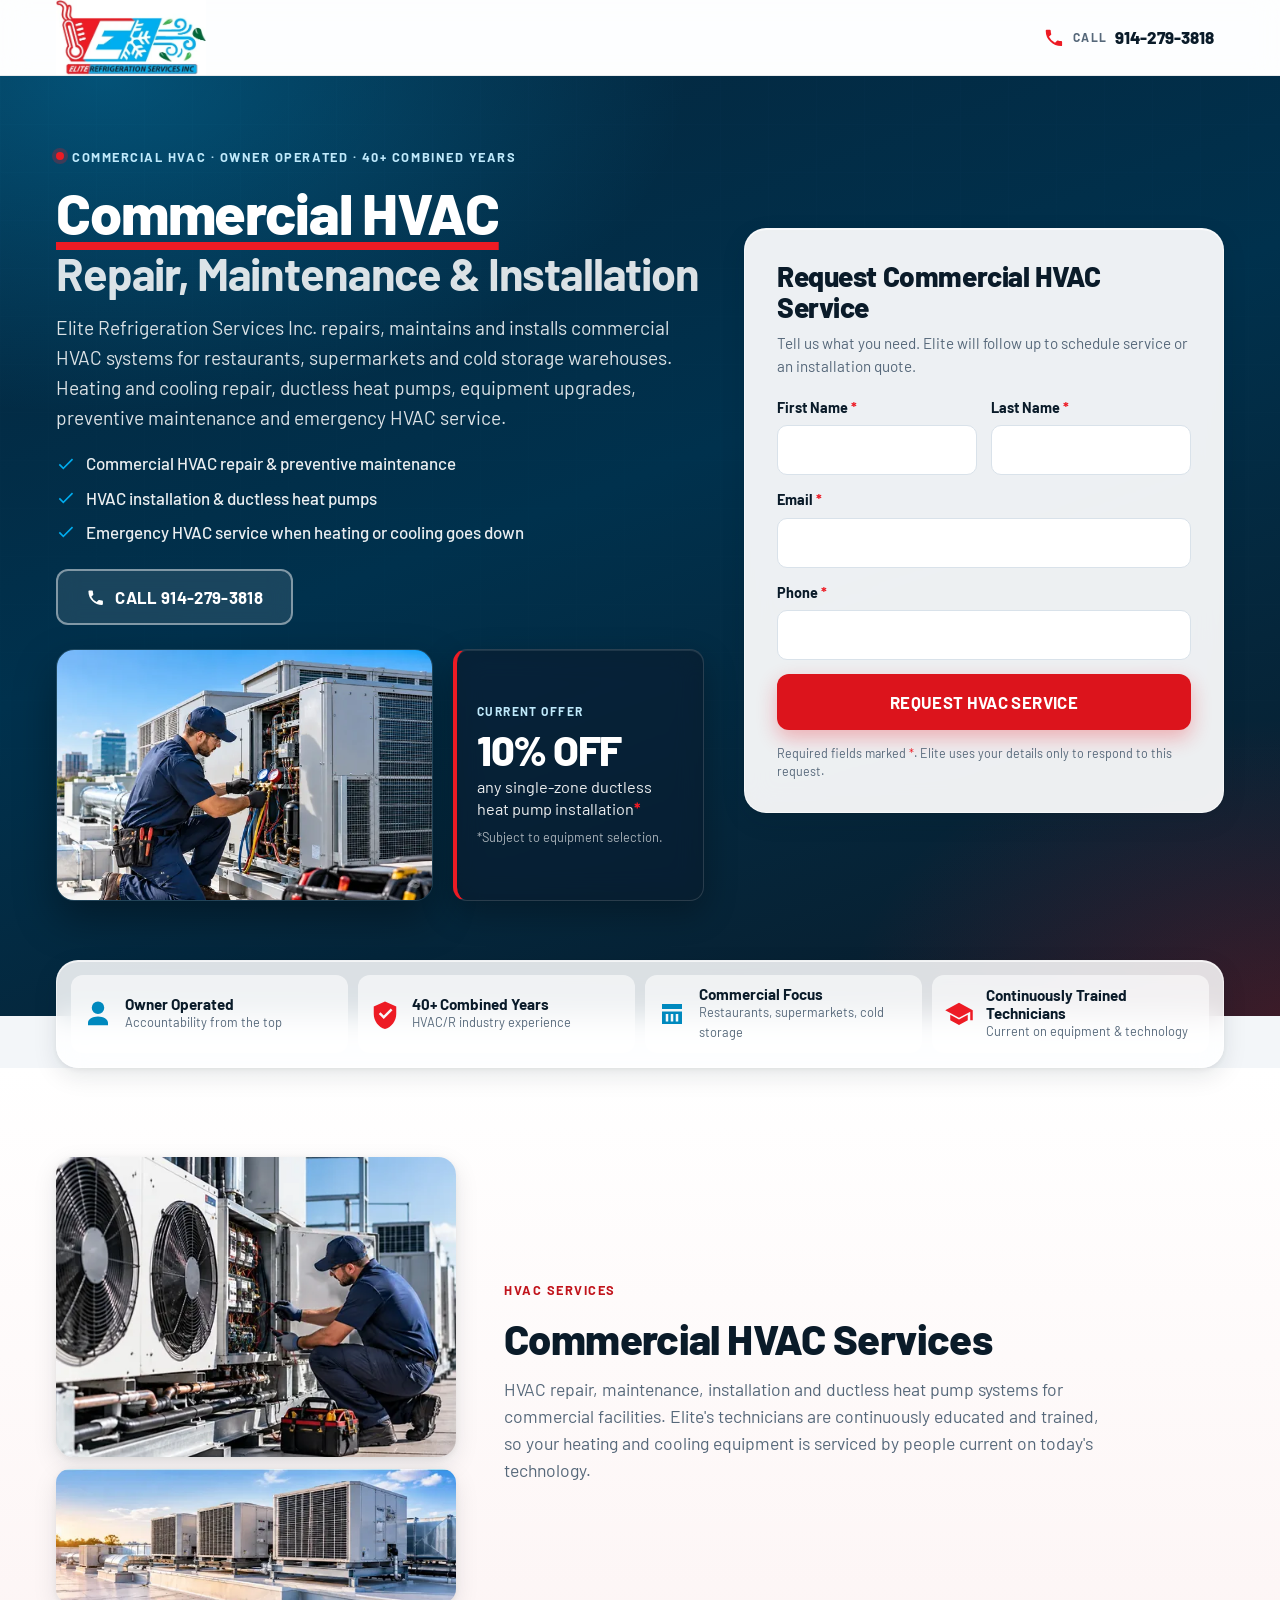
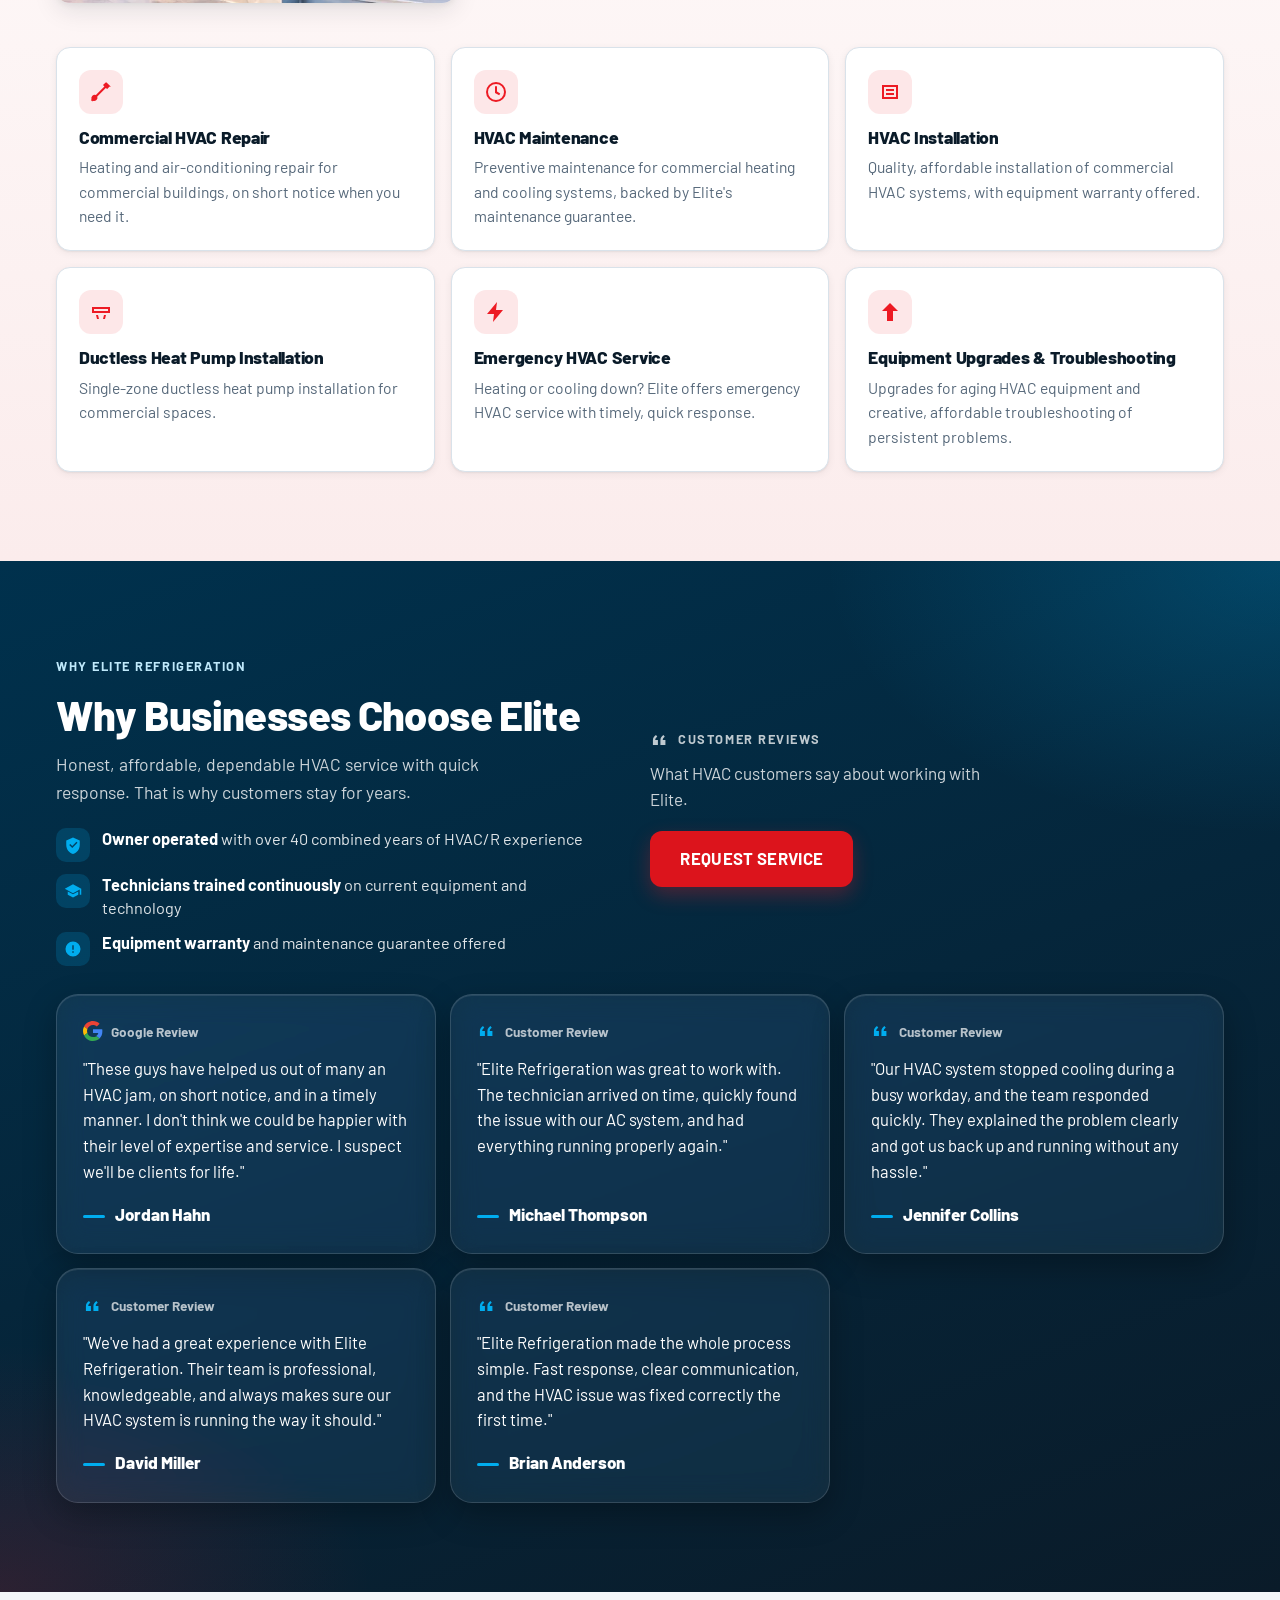
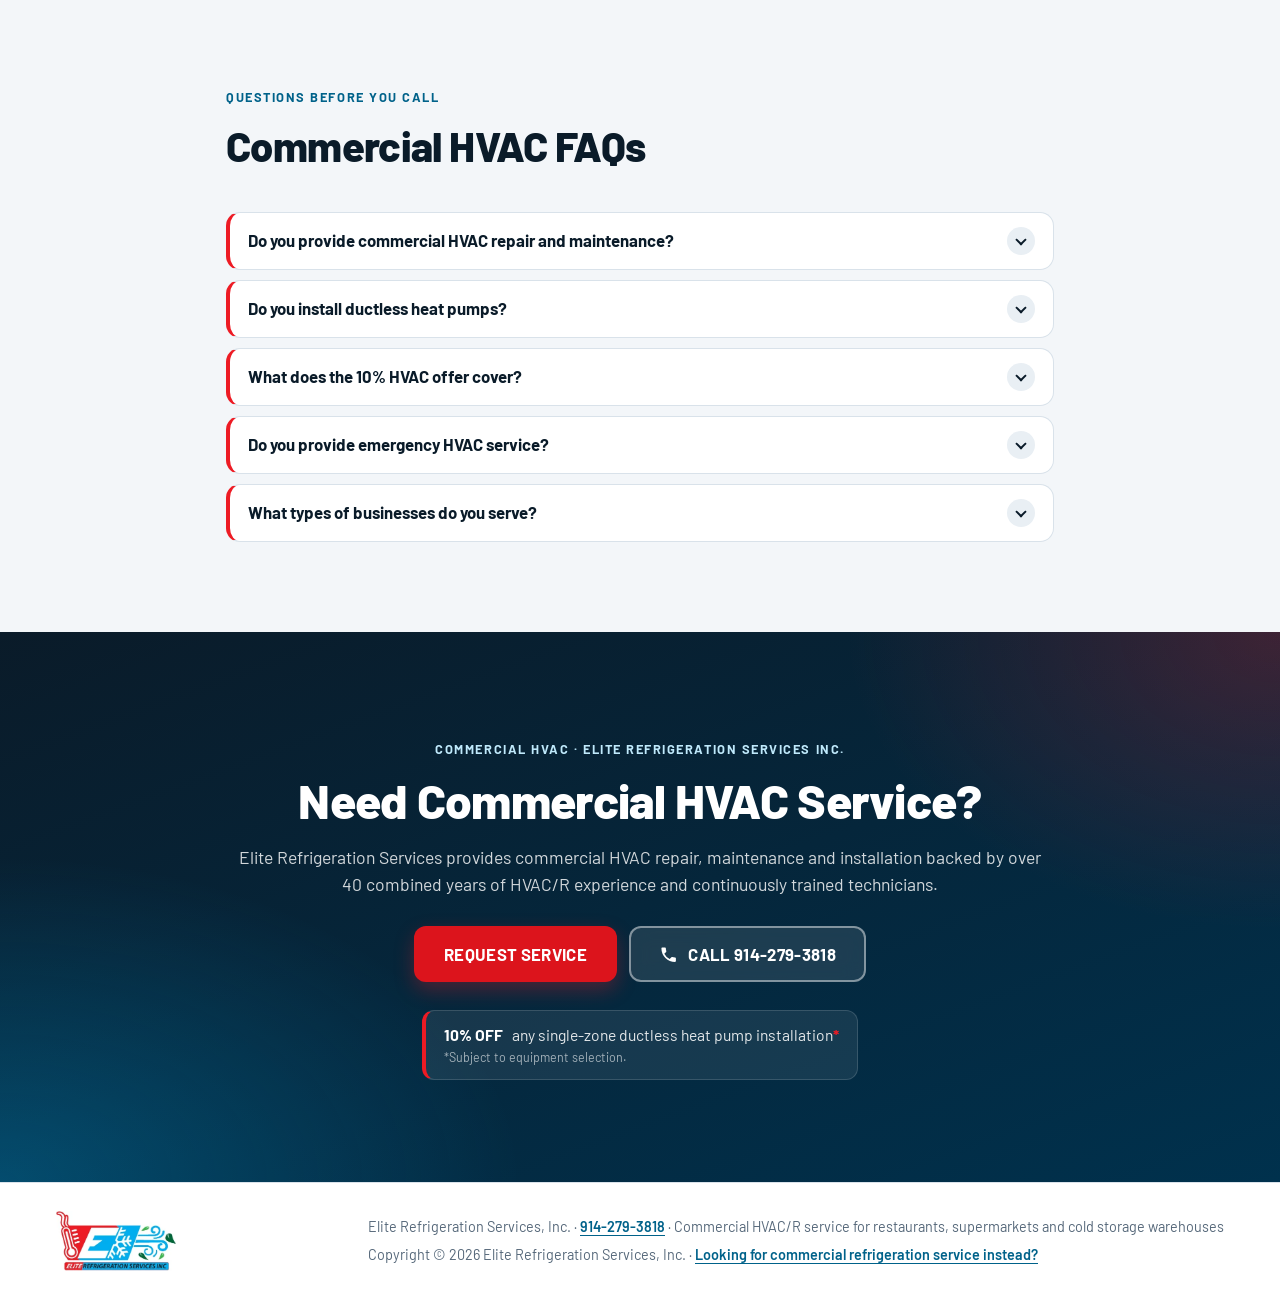
==== commit 7460c9d6: "Add client-supplied customer reviews, five per page Each page now shows its named Google review plus" ====
--- a/hvac/index.html
+++ b/hvac/index.html
@@ -271,21 +271,36 @@
             </ul>
           </div>
           <div class="proof__aside">
-            <p class="proof__aside-kicker"><svg class="icon" aria-hidden="true" viewBox="0 0 48 48"><path fill="#EA4335" d="M24 9.5c3.5 0 6.6 1.2 9.1 3.6l6.8-6.8C35.8 2.5 30.3 0 24 0 14.6 0 6.5 5.4 2.6 13.3l7.9 6.1C12.4 13.7 17.7 9.5 24 9.5z"/><path fill="#4285F4" d="M46.5 24.5c0-1.6-.1-3.1-.4-4.5H24v9h12.7c-.6 2.9-2.2 5.4-4.7 7.1l7.6 5.9c4.4-4.1 6.9-10.1 6.9-17.5z"/><path fill="#FBBC05" d="M10.5 28.6A14.5 14.5 0 0 1 9.7 24c0-1.6.3-3.1.8-4.6l-7.9-6.1A24 24 0 0 0 0 24c0 3.9.9 7.5 2.6 10.7l7.9-6.1z"/><path fill="#34A853" d="M24 48c6.5 0 11.9-2.1 15.9-5.8l-7.6-5.9c-2.1 1.4-4.9 2.3-8.3 2.3-6.3 0-11.6-4.2-13.5-10l-7.9 6.1C6.5 42.6 14.6 48 24 48z"/></svg> Google Reviews</p>
+            <p class="proof__aside-kicker"><svg class="icon" aria-hidden="true" viewBox="0 0 24 24"><path d="M7.2 6C4.9 7.4 3.5 9.5 3.5 12.3V18h6v-6H6.3c0-1.7.8-3 2.4-4L7.2 6Zm9 0c-2.3 1.4-3.7 3.5-3.7 6.3V18h6v-6h-3.2c0-1.7.8-3 2.4-4L16.2 6Z"/></svg> Customer Reviews</p>
             <p class="proof__aside-text">What HVAC customers say about working with Elite.</p>
             <a id="proof-request-service" class="btn btn--red btn--lg" href="#request-service" data-scroll-to-form data-conversion-type="lead" data-service="hvac" data-cta-label="proof-request-service">Request Service</a>
           </div>
         </div>
-        <ul class="proof__reviews proof__reviews--2 reveal" aria-label="Customer reviews">
+        <ul class="proof__reviews proof__reviews--5 reveal" aria-label="Customer reviews">
           <li class="review review--dark glass-dark">
             <p class="review__source"><svg class="icon" aria-hidden="true" viewBox="0 0 48 48"><path fill="#EA4335" d="M24 9.5c3.5 0 6.6 1.2 9.1 3.6l6.8-6.8C35.8 2.5 30.3 0 24 0 14.6 0 6.5 5.4 2.6 13.3l7.9 6.1C12.4 13.7 17.7 9.5 24 9.5z"/><path fill="#4285F4" d="M46.5 24.5c0-1.6-.1-3.1-.4-4.5H24v9h12.7c-.6 2.9-2.2 5.4-4.7 7.1l7.6 5.9c4.4-4.1 6.9-10.1 6.9-17.5z"/><path fill="#FBBC05" d="M10.5 28.6A14.5 14.5 0 0 1 9.7 24c0-1.6.3-3.1.8-4.6l-7.9-6.1A24 24 0 0 0 0 24c0 3.9.9 7.5 2.6 10.7l7.9-6.1z"/><path fill="#34A853" d="M24 48c6.5 0 11.9-2.1 15.9-5.8l-7.6-5.9c-2.1 1.4-4.9 2.3-8.3 2.3-6.3 0-11.6-4.2-13.5-10l-7.9 6.1C6.5 42.6 14.6 48 24 48z"/></svg> Google Review</p>
             <blockquote><p>"These guys have helped us out of many an HVAC jam, on short notice, and in a timely manner. I don't think we could be happier with their level of expertise and service. I suspect we'll be clients for life."</p></blockquote>
             <p class="review__author">Jordan Hahn</p>
           </li>
           <li class="review review--dark glass-dark">
-            <p class="review__source"><svg class="icon" aria-hidden="true" viewBox="0 0 48 48"><path fill="#EA4335" d="M24 9.5c3.5 0 6.6 1.2 9.1 3.6l6.8-6.8C35.8 2.5 30.3 0 24 0 14.6 0 6.5 5.4 2.6 13.3l7.9 6.1C12.4 13.7 17.7 9.5 24 9.5z"/><path fill="#4285F4" d="M46.5 24.5c0-1.6-.1-3.1-.4-4.5H24v9h12.7c-.6 2.9-2.2 5.4-4.7 7.1l7.6 5.9c4.4-4.1 6.9-10.1 6.9-17.5z"/><path fill="#FBBC05" d="M10.5 28.6A14.5 14.5 0 0 1 9.7 24c0-1.6.3-3.1.8-4.6l-7.9-6.1A24 24 0 0 0 0 24c0 3.9.9 7.5 2.6 10.7l7.9-6.1z"/><path fill="#34A853" d="M24 48c6.5 0 11.9-2.1 15.9-5.8l-7.6-5.9c-2.1 1.4-4.9 2.3-8.3 2.3-6.3 0-11.6-4.2-13.5-10l-7.9 6.1C6.5 42.6 14.6 48 24 48z"/></svg> Google Review</p>
-            <blockquote><p>"I have used them for a few years now for my business in Yonkers. They are reliable and know what they are doing. Would highly recommend."</p></blockquote>
-            <p class="review__author">Yeudy Herrera</p>
+            <p class="review__source"><svg class="icon" aria-hidden="true" viewBox="0 0 24 24"><path d="M7.2 6C4.9 7.4 3.5 9.5 3.5 12.3V18h6v-6H6.3c0-1.7.8-3 2.4-4L7.2 6Zm9 0c-2.3 1.4-3.7 3.5-3.7 6.3V18h6v-6h-3.2c0-1.7.8-3 2.4-4L16.2 6Z"/></svg> Customer Review</p>
+            <blockquote><p>"Elite Refrigeration was great to work with. The technician arrived on time, quickly found the issue with our AC system, and had everything running properly again."</p></blockquote>
+            <p class="review__author">Michael Thompson</p>
+          </li>
+          <li class="review review--dark glass-dark">
+            <p class="review__source"><svg class="icon" aria-hidden="true" viewBox="0 0 24 24"><path d="M7.2 6C4.9 7.4 3.5 9.5 3.5 12.3V18h6v-6H6.3c0-1.7.8-3 2.4-4L7.2 6Zm9 0c-2.3 1.4-3.7 3.5-3.7 6.3V18h6v-6h-3.2c0-1.7.8-3 2.4-4L16.2 6Z"/></svg> Customer Review</p>
+            <blockquote><p>"Our HVAC system stopped cooling during a busy workday, and the team responded quickly. They explained the problem clearly and got us back up and running without any hassle."</p></blockquote>
+            <p class="review__author">Jennifer Collins</p>
+          </li>
+          <li class="review review--dark glass-dark">
+            <p class="review__source"><svg class="icon" aria-hidden="true" viewBox="0 0 24 24"><path d="M7.2 6C4.9 7.4 3.5 9.5 3.5 12.3V18h6v-6H6.3c0-1.7.8-3 2.4-4L7.2 6Zm9 0c-2.3 1.4-3.7 3.5-3.7 6.3V18h6v-6h-3.2c0-1.7.8-3 2.4-4L16.2 6Z"/></svg> Customer Review</p>
+            <blockquote><p>"We've had a great experience with Elite Refrigeration. Their team is professional, knowledgeable, and always makes sure our HVAC system is running the way it should."</p></blockquote>
+            <p class="review__author">David Miller</p>
+          </li>
+          <li class="review review--dark glass-dark">
+            <p class="review__source"><svg class="icon" aria-hidden="true" viewBox="0 0 24 24"><path d="M7.2 6C4.9 7.4 3.5 9.5 3.5 12.3V18h6v-6H6.3c0-1.7.8-3 2.4-4L7.2 6Zm9 0c-2.3 1.4-3.7 3.5-3.7 6.3V18h6v-6h-3.2c0-1.7.8-3 2.4-4L16.2 6Z"/></svg> Customer Review</p>
+            <blockquote><p>"Elite Refrigeration made the whole process simple. Fast response, clear communication, and the HVAC issue was fixed correctly the first time."</p></blockquote>
+            <p class="review__author">Brian Anderson</p>
           </li>
         </ul>
       </div>
--- a/assets/css/styles.css
+++ b/assets/css/styles.css
@@ -446,6 +446,7 @@
 }
 .review--dark { background: rgba(255, 255, 255, 0.06); }
 .review--dark .review__source { color: rgba(255, 255, 255, 0.7); }
+.review--dark .review__source .icon { color: var(--brand-blue); }
 .review--dark blockquote p { color: #fff; font-size: 1.04rem; }
 .review--dark .review__author { color: #fff; }
 .review--dark .review__author::before { background: var(--brand-blue); }
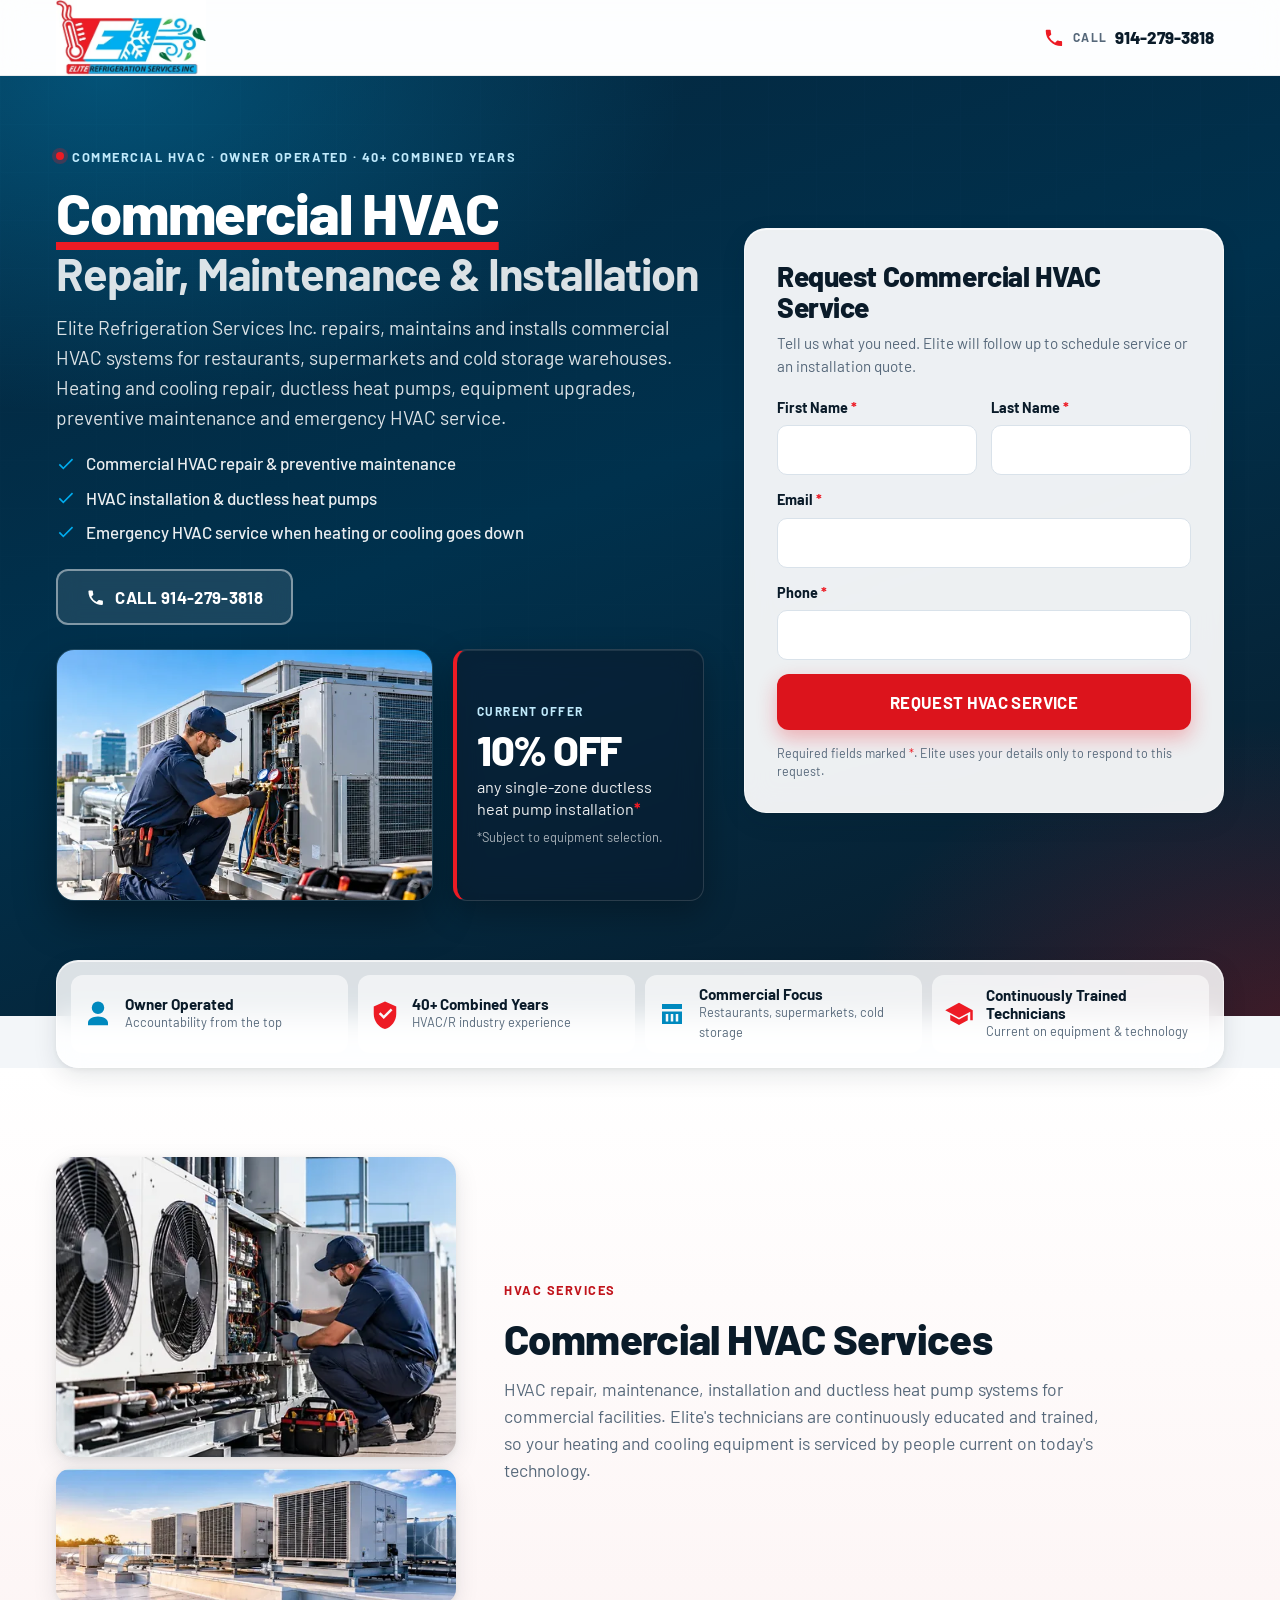
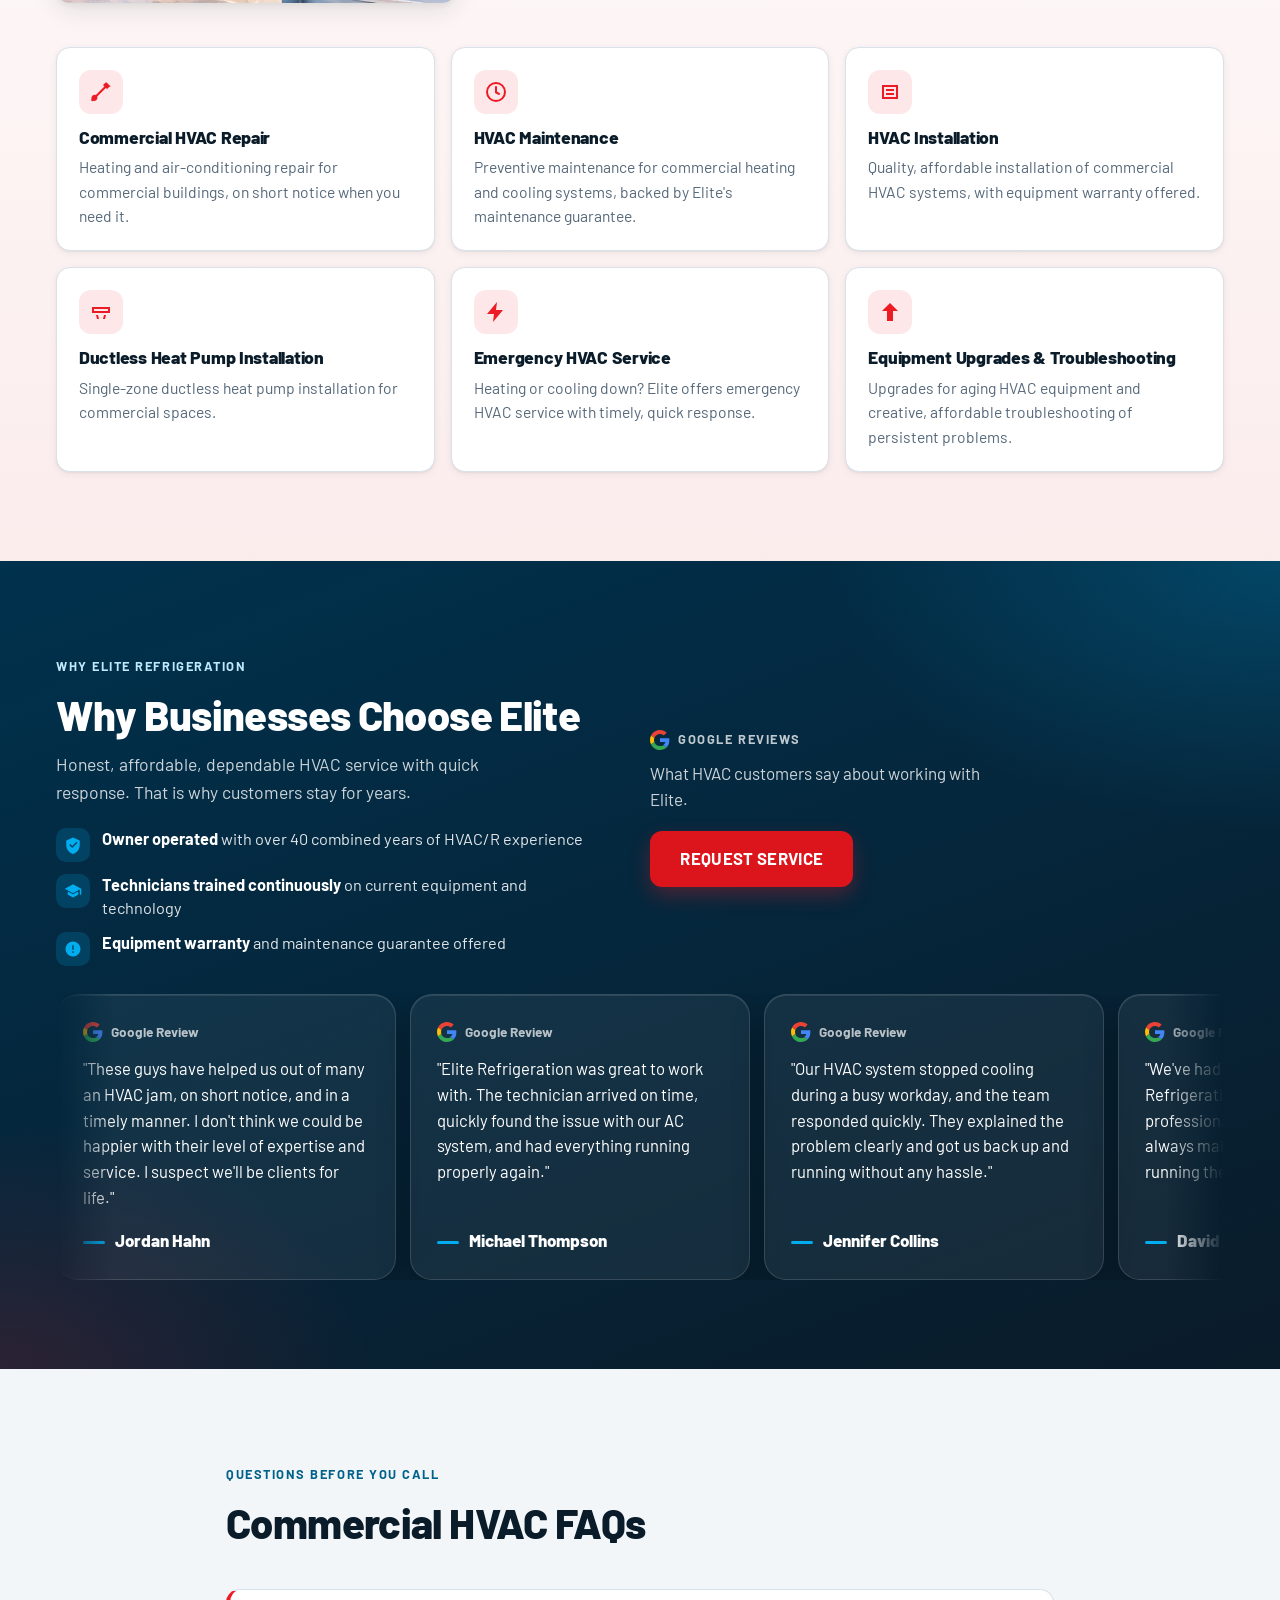
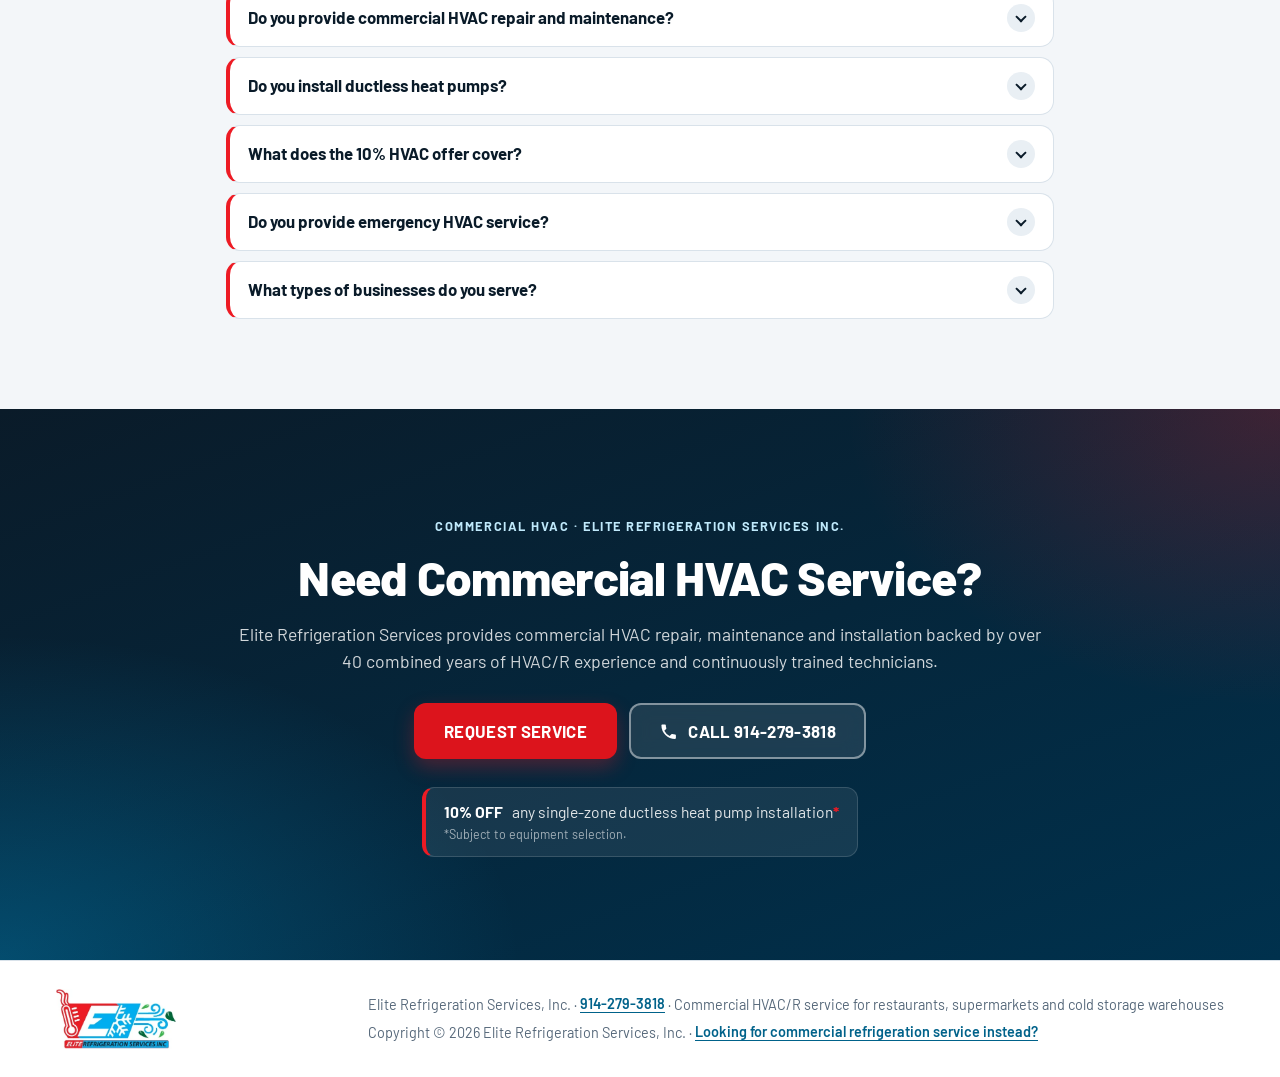
==== commit 2b70eeaa: "Show all Google reviews in a continuous ticker All reviews are Google Business Profile reviews, so e" ====
--- a/hvac/index.html
+++ b/hvac/index.html
@@ -271,38 +271,81 @@
             </ul>
           </div>
           <div class="proof__aside">
-            <p class="proof__aside-kicker"><svg class="icon" aria-hidden="true" viewBox="0 0 24 24"><path d="M7.2 6C4.9 7.4 3.5 9.5 3.5 12.3V18h6v-6H6.3c0-1.7.8-3 2.4-4L7.2 6Zm9 0c-2.3 1.4-3.7 3.5-3.7 6.3V18h6v-6h-3.2c0-1.7.8-3 2.4-4L16.2 6Z"/></svg> Customer Reviews</p>
+            <p class="proof__aside-kicker"><svg class="icon" aria-hidden="true" viewBox="0 0 48 48"><path fill="#EA4335" d="M24 9.5c3.5 0 6.6 1.2 9.1 3.6l6.8-6.8C35.8 2.5 30.3 0 24 0 14.6 0 6.5 5.4 2.6 13.3l7.9 6.1C12.4 13.7 17.7 9.5 24 9.5z"/><path fill="#4285F4" d="M46.5 24.5c0-1.6-.1-3.1-.4-4.5H24v9h12.7c-.6 2.9-2.2 5.4-4.7 7.1l7.6 5.9c4.4-4.1 6.9-10.1 6.9-17.5z"/><path fill="#FBBC05" d="M10.5 28.6A14.5 14.5 0 0 1 9.7 24c0-1.6.3-3.1.8-4.6l-7.9-6.1A24 24 0 0 0 0 24c0 3.9.9 7.5 2.6 10.7l7.9-6.1z"/><path fill="#34A853" d="M24 48c6.5 0 11.9-2.1 15.9-5.8l-7.6-5.9c-2.1 1.4-4.9 2.3-8.3 2.3-6.3 0-11.6-4.2-13.5-10l-7.9 6.1C6.5 42.6 14.6 48 24 48z"/></svg> Google Reviews</p>
             <p class="proof__aside-text">What HVAC customers say about working with Elite.</p>
             <a id="proof-request-service" class="btn btn--red btn--lg" href="#request-service" data-scroll-to-form data-conversion-type="lead" data-service="hvac" data-cta-label="proof-request-service">Request Service</a>
           </div>
         </div>
-        <ul class="proof__reviews proof__reviews--5 reveal" aria-label="Customer reviews">
+        <!-- Continuous review ticker: CSS-only, pauses on hover/focus, becomes a swipeable row under prefers-reduced-motion.
+             The second list is a visual duplicate for the seamless loop and is hidden from assistive technology. -->
+        <div class="ticker reveal" aria-label="Google reviews from Elite Refrigeration customers">
+          <div class="ticker__track" style="--ticker-count: 6">
+            <ul class="proof__reviews">
           <li class="review review--dark glass-dark">
             <p class="review__source"><svg class="icon" aria-hidden="true" viewBox="0 0 48 48"><path fill="#EA4335" d="M24 9.5c3.5 0 6.6 1.2 9.1 3.6l6.8-6.8C35.8 2.5 30.3 0 24 0 14.6 0 6.5 5.4 2.6 13.3l7.9 6.1C12.4 13.7 17.7 9.5 24 9.5z"/><path fill="#4285F4" d="M46.5 24.5c0-1.6-.1-3.1-.4-4.5H24v9h12.7c-.6 2.9-2.2 5.4-4.7 7.1l7.6 5.9c4.4-4.1 6.9-10.1 6.9-17.5z"/><path fill="#FBBC05" d="M10.5 28.6A14.5 14.5 0 0 1 9.7 24c0-1.6.3-3.1.8-4.6l-7.9-6.1A24 24 0 0 0 0 24c0 3.9.9 7.5 2.6 10.7l7.9-6.1z"/><path fill="#34A853" d="M24 48c6.5 0 11.9-2.1 15.9-5.8l-7.6-5.9c-2.1 1.4-4.9 2.3-8.3 2.3-6.3 0-11.6-4.2-13.5-10l-7.9 6.1C6.5 42.6 14.6 48 24 48z"/></svg> Google Review</p>
             <blockquote><p>"These guys have helped us out of many an HVAC jam, on short notice, and in a timely manner. I don't think we could be happier with their level of expertise and service. I suspect we'll be clients for life."</p></blockquote>
             <p class="review__author">Jordan Hahn</p>
           </li>
           <li class="review review--dark glass-dark">
-            <p class="review__source"><svg class="icon" aria-hidden="true" viewBox="0 0 24 24"><path d="M7.2 6C4.9 7.4 3.5 9.5 3.5 12.3V18h6v-6H6.3c0-1.7.8-3 2.4-4L7.2 6Zm9 0c-2.3 1.4-3.7 3.5-3.7 6.3V18h6v-6h-3.2c0-1.7.8-3 2.4-4L16.2 6Z"/></svg> Customer Review</p>
+            <p class="review__source"><svg class="icon" aria-hidden="true" viewBox="0 0 48 48"><path fill="#EA4335" d="M24 9.5c3.5 0 6.6 1.2 9.1 3.6l6.8-6.8C35.8 2.5 30.3 0 24 0 14.6 0 6.5 5.4 2.6 13.3l7.9 6.1C12.4 13.7 17.7 9.5 24 9.5z"/><path fill="#4285F4" d="M46.5 24.5c0-1.6-.1-3.1-.4-4.5H24v9h12.7c-.6 2.9-2.2 5.4-4.7 7.1l7.6 5.9c4.4-4.1 6.9-10.1 6.9-17.5z"/><path fill="#FBBC05" d="M10.5 28.6A14.5 14.5 0 0 1 9.7 24c0-1.6.3-3.1.8-4.6l-7.9-6.1A24 24 0 0 0 0 24c0 3.9.9 7.5 2.6 10.7l7.9-6.1z"/><path fill="#34A853" d="M24 48c6.5 0 11.9-2.1 15.9-5.8l-7.6-5.9c-2.1 1.4-4.9 2.3-8.3 2.3-6.3 0-11.6-4.2-13.5-10l-7.9 6.1C6.5 42.6 14.6 48 24 48z"/></svg> Google Review</p>
             <blockquote><p>"Elite Refrigeration was great to work with. The technician arrived on time, quickly found the issue with our AC system, and had everything running properly again."</p></blockquote>
             <p class="review__author">Michael Thompson</p>
           </li>
           <li class="review review--dark glass-dark">
-            <p class="review__source"><svg class="icon" aria-hidden="true" viewBox="0 0 24 24"><path d="M7.2 6C4.9 7.4 3.5 9.5 3.5 12.3V18h6v-6H6.3c0-1.7.8-3 2.4-4L7.2 6Zm9 0c-2.3 1.4-3.7 3.5-3.7 6.3V18h6v-6h-3.2c0-1.7.8-3 2.4-4L16.2 6Z"/></svg> Customer Review</p>
+            <p class="review__source"><svg class="icon" aria-hidden="true" viewBox="0 0 48 48"><path fill="#EA4335" d="M24 9.5c3.5 0 6.6 1.2 9.1 3.6l6.8-6.8C35.8 2.5 30.3 0 24 0 14.6 0 6.5 5.4 2.6 13.3l7.9 6.1C12.4 13.7 17.7 9.5 24 9.5z"/><path fill="#4285F4" d="M46.5 24.5c0-1.6-.1-3.1-.4-4.5H24v9h12.7c-.6 2.9-2.2 5.4-4.7 7.1l7.6 5.9c4.4-4.1 6.9-10.1 6.9-17.5z"/><path fill="#FBBC05" d="M10.5 28.6A14.5 14.5 0 0 1 9.7 24c0-1.6.3-3.1.8-4.6l-7.9-6.1A24 24 0 0 0 0 24c0 3.9.9 7.5 2.6 10.7l7.9-6.1z"/><path fill="#34A853" d="M24 48c6.5 0 11.9-2.1 15.9-5.8l-7.6-5.9c-2.1 1.4-4.9 2.3-8.3 2.3-6.3 0-11.6-4.2-13.5-10l-7.9 6.1C6.5 42.6 14.6 48 24 48z"/></svg> Google Review</p>
             <blockquote><p>"Our HVAC system stopped cooling during a busy workday, and the team responded quickly. They explained the problem clearly and got us back up and running without any hassle."</p></blockquote>
             <p class="review__author">Jennifer Collins</p>
           </li>
           <li class="review review--dark glass-dark">
-            <p class="review__source"><svg class="icon" aria-hidden="true" viewBox="0 0 24 24"><path d="M7.2 6C4.9 7.4 3.5 9.5 3.5 12.3V18h6v-6H6.3c0-1.7.8-3 2.4-4L7.2 6Zm9 0c-2.3 1.4-3.7 3.5-3.7 6.3V18h6v-6h-3.2c0-1.7.8-3 2.4-4L16.2 6Z"/></svg> Customer Review</p>
+            <p class="review__source"><svg class="icon" aria-hidden="true" viewBox="0 0 48 48"><path fill="#EA4335" d="M24 9.5c3.5 0 6.6 1.2 9.1 3.6l6.8-6.8C35.8 2.5 30.3 0 24 0 14.6 0 6.5 5.4 2.6 13.3l7.9 6.1C12.4 13.7 17.7 9.5 24 9.5z"/><path fill="#4285F4" d="M46.5 24.5c0-1.6-.1-3.1-.4-4.5H24v9h12.7c-.6 2.9-2.2 5.4-4.7 7.1l7.6 5.9c4.4-4.1 6.9-10.1 6.9-17.5z"/><path fill="#FBBC05" d="M10.5 28.6A14.5 14.5 0 0 1 9.7 24c0-1.6.3-3.1.8-4.6l-7.9-6.1A24 24 0 0 0 0 24c0 3.9.9 7.5 2.6 10.7l7.9-6.1z"/><path fill="#34A853" d="M24 48c6.5 0 11.9-2.1 15.9-5.8l-7.6-5.9c-2.1 1.4-4.9 2.3-8.3 2.3-6.3 0-11.6-4.2-13.5-10l-7.9 6.1C6.5 42.6 14.6 48 24 48z"/></svg> Google Review</p>
             <blockquote><p>"We've had a great experience with Elite Refrigeration. Their team is professional, knowledgeable, and always makes sure our HVAC system is running the way it should."</p></blockquote>
             <p class="review__author">David Miller</p>
           </li>
           <li class="review review--dark glass-dark">
-            <p class="review__source"><svg class="icon" aria-hidden="true" viewBox="0 0 24 24"><path d="M7.2 6C4.9 7.4 3.5 9.5 3.5 12.3V18h6v-6H6.3c0-1.7.8-3 2.4-4L7.2 6Zm9 0c-2.3 1.4-3.7 3.5-3.7 6.3V18h6v-6h-3.2c0-1.7.8-3 2.4-4L16.2 6Z"/></svg> Customer Review</p>
+            <p class="review__source"><svg class="icon" aria-hidden="true" viewBox="0 0 48 48"><path fill="#EA4335" d="M24 9.5c3.5 0 6.6 1.2 9.1 3.6l6.8-6.8C35.8 2.5 30.3 0 24 0 14.6 0 6.5 5.4 2.6 13.3l7.9 6.1C12.4 13.7 17.7 9.5 24 9.5z"/><path fill="#4285F4" d="M46.5 24.5c0-1.6-.1-3.1-.4-4.5H24v9h12.7c-.6 2.9-2.2 5.4-4.7 7.1l7.6 5.9c4.4-4.1 6.9-10.1 6.9-17.5z"/><path fill="#FBBC05" d="M10.5 28.6A14.5 14.5 0 0 1 9.7 24c0-1.6.3-3.1.8-4.6l-7.9-6.1A24 24 0 0 0 0 24c0 3.9.9 7.5 2.6 10.7l7.9-6.1z"/><path fill="#34A853" d="M24 48c6.5 0 11.9-2.1 15.9-5.8l-7.6-5.9c-2.1 1.4-4.9 2.3-8.3 2.3-6.3 0-11.6-4.2-13.5-10l-7.9 6.1C6.5 42.6 14.6 48 24 48z"/></svg> Google Review</p>
             <blockquote><p>"Elite Refrigeration made the whole process simple. Fast response, clear communication, and the HVAC issue was fixed correctly the first time."</p></blockquote>
             <p class="review__author">Brian Anderson</p>
           </li>
-        </ul>
+          <li class="review review--dark glass-dark">
+            <p class="review__source"><svg class="icon" aria-hidden="true" viewBox="0 0 48 48"><path fill="#EA4335" d="M24 9.5c3.5 0 6.6 1.2 9.1 3.6l6.8-6.8C35.8 2.5 30.3 0 24 0 14.6 0 6.5 5.4 2.6 13.3l7.9 6.1C12.4 13.7 17.7 9.5 24 9.5z"/><path fill="#4285F4" d="M46.5 24.5c0-1.6-.1-3.1-.4-4.5H24v9h12.7c-.6 2.9-2.2 5.4-4.7 7.1l7.6 5.9c4.4-4.1 6.9-10.1 6.9-17.5z"/><path fill="#FBBC05" d="M10.5 28.6A14.5 14.5 0 0 1 9.7 24c0-1.6.3-3.1.8-4.6l-7.9-6.1A24 24 0 0 0 0 24c0 3.9.9 7.5 2.6 10.7l7.9-6.1z"/><path fill="#34A853" d="M24 48c6.5 0 11.9-2.1 15.9-5.8l-7.6-5.9c-2.1 1.4-4.9 2.3-8.3 2.3-6.3 0-11.6-4.2-13.5-10l-7.9 6.1C6.5 42.6 14.6 48 24 48z"/></svg> Google Review</p>
+            <blockquote><p>"Reliable and easy to work with. The technician serviced our commercial HVAC system and made sure everything was operating properly before leaving."</p></blockquote>
+            <p class="review__author">Sarah Mitchell</p>
+          </li>
+            </ul>
+            <ul class="proof__reviews" aria-hidden="true">
+          <li class="review review--dark glass-dark">
+            <p class="review__source"><svg class="icon" aria-hidden="true" viewBox="0 0 48 48"><path fill="#EA4335" d="M24 9.5c3.5 0 6.6 1.2 9.1 3.6l6.8-6.8C35.8 2.5 30.3 0 24 0 14.6 0 6.5 5.4 2.6 13.3l7.9 6.1C12.4 13.7 17.7 9.5 24 9.5z"/><path fill="#4285F4" d="M46.5 24.5c0-1.6-.1-3.1-.4-4.5H24v9h12.7c-.6 2.9-2.2 5.4-4.7 7.1l7.6 5.9c4.4-4.1 6.9-10.1 6.9-17.5z"/><path fill="#FBBC05" d="M10.5 28.6A14.5 14.5 0 0 1 9.7 24c0-1.6.3-3.1.8-4.6l-7.9-6.1A24 24 0 0 0 0 24c0 3.9.9 7.5 2.6 10.7l7.9-6.1z"/><path fill="#34A853" d="M24 48c6.5 0 11.9-2.1 15.9-5.8l-7.6-5.9c-2.1 1.4-4.9 2.3-8.3 2.3-6.3 0-11.6-4.2-13.5-10l-7.9 6.1C6.5 42.6 14.6 48 24 48z"/></svg> Google Review</p>
+            <blockquote><p>"These guys have helped us out of many an HVAC jam, on short notice, and in a timely manner. I don't think we could be happier with their level of expertise and service. I suspect we'll be clients for life."</p></blockquote>
+            <p class="review__author">Jordan Hahn</p>
+          </li>
+          <li class="review review--dark glass-dark">
+            <p class="review__source"><svg class="icon" aria-hidden="true" viewBox="0 0 48 48"><path fill="#EA4335" d="M24 9.5c3.5 0 6.6 1.2 9.1 3.6l6.8-6.8C35.8 2.5 30.3 0 24 0 14.6 0 6.5 5.4 2.6 13.3l7.9 6.1C12.4 13.7 17.7 9.5 24 9.5z"/><path fill="#4285F4" d="M46.5 24.5c0-1.6-.1-3.1-.4-4.5H24v9h12.7c-.6 2.9-2.2 5.4-4.7 7.1l7.6 5.9c4.4-4.1 6.9-10.1 6.9-17.5z"/><path fill="#FBBC05" d="M10.5 28.6A14.5 14.5 0 0 1 9.7 24c0-1.6.3-3.1.8-4.6l-7.9-6.1A24 24 0 0 0 0 24c0 3.9.9 7.5 2.6 10.7l7.9-6.1z"/><path fill="#34A853" d="M24 48c6.5 0 11.9-2.1 15.9-5.8l-7.6-5.9c-2.1 1.4-4.9 2.3-8.3 2.3-6.3 0-11.6-4.2-13.5-10l-7.9 6.1C6.5 42.6 14.6 48 24 48z"/></svg> Google Review</p>
+            <blockquote><p>"Elite Refrigeration was great to work with. The technician arrived on time, quickly found the issue with our AC system, and had everything running properly again."</p></blockquote>
+            <p class="review__author">Michael Thompson</p>
+          </li>
+          <li class="review review--dark glass-dark">
+            <p class="review__source"><svg class="icon" aria-hidden="true" viewBox="0 0 48 48"><path fill="#EA4335" d="M24 9.5c3.5 0 6.6 1.2 9.1 3.6l6.8-6.8C35.8 2.5 30.3 0 24 0 14.6 0 6.5 5.4 2.6 13.3l7.9 6.1C12.4 13.7 17.7 9.5 24 9.5z"/><path fill="#4285F4" d="M46.5 24.5c0-1.6-.1-3.1-.4-4.5H24v9h12.7c-.6 2.9-2.2 5.4-4.7 7.1l7.6 5.9c4.4-4.1 6.9-10.1 6.9-17.5z"/><path fill="#FBBC05" d="M10.5 28.6A14.5 14.5 0 0 1 9.7 24c0-1.6.3-3.1.8-4.6l-7.9-6.1A24 24 0 0 0 0 24c0 3.9.9 7.5 2.6 10.7l7.9-6.1z"/><path fill="#34A853" d="M24 48c6.5 0 11.9-2.1 15.9-5.8l-7.6-5.9c-2.1 1.4-4.9 2.3-8.3 2.3-6.3 0-11.6-4.2-13.5-10l-7.9 6.1C6.5 42.6 14.6 48 24 48z"/></svg> Google Review</p>
+            <blockquote><p>"Our HVAC system stopped cooling during a busy workday, and the team responded quickly. They explained the problem clearly and got us back up and running without any hassle."</p></blockquote>
+            <p class="review__author">Jennifer Collins</p>
+          </li>
+          <li class="review review--dark glass-dark">
+            <p class="review__source"><svg class="icon" aria-hidden="true" viewBox="0 0 48 48"><path fill="#EA4335" d="M24 9.5c3.5 0 6.6 1.2 9.1 3.6l6.8-6.8C35.8 2.5 30.3 0 24 0 14.6 0 6.5 5.4 2.6 13.3l7.9 6.1C12.4 13.7 17.7 9.5 24 9.5z"/><path fill="#4285F4" d="M46.5 24.5c0-1.6-.1-3.1-.4-4.5H24v9h12.7c-.6 2.9-2.2 5.4-4.7 7.1l7.6 5.9c4.4-4.1 6.9-10.1 6.9-17.5z"/><path fill="#FBBC05" d="M10.5 28.6A14.5 14.5 0 0 1 9.7 24c0-1.6.3-3.1.8-4.6l-7.9-6.1A24 24 0 0 0 0 24c0 3.9.9 7.5 2.6 10.7l7.9-6.1z"/><path fill="#34A853" d="M24 48c6.5 0 11.9-2.1 15.9-5.8l-7.6-5.9c-2.1 1.4-4.9 2.3-8.3 2.3-6.3 0-11.6-4.2-13.5-10l-7.9 6.1C6.5 42.6 14.6 48 24 48z"/></svg> Google Review</p>
+            <blockquote><p>"We've had a great experience with Elite Refrigeration. Their team is professional, knowledgeable, and always makes sure our HVAC system is running the way it should."</p></blockquote>
+            <p class="review__author">David Miller</p>
+          </li>
+          <li class="review review--dark glass-dark">
+            <p class="review__source"><svg class="icon" aria-hidden="true" viewBox="0 0 48 48"><path fill="#EA4335" d="M24 9.5c3.5 0 6.6 1.2 9.1 3.6l6.8-6.8C35.8 2.5 30.3 0 24 0 14.6 0 6.5 5.4 2.6 13.3l7.9 6.1C12.4 13.7 17.7 9.5 24 9.5z"/><path fill="#4285F4" d="M46.5 24.5c0-1.6-.1-3.1-.4-4.5H24v9h12.7c-.6 2.9-2.2 5.4-4.7 7.1l7.6 5.9c4.4-4.1 6.9-10.1 6.9-17.5z"/><path fill="#FBBC05" d="M10.5 28.6A14.5 14.5 0 0 1 9.7 24c0-1.6.3-3.1.8-4.6l-7.9-6.1A24 24 0 0 0 0 24c0 3.9.9 7.5 2.6 10.7l7.9-6.1z"/><path fill="#34A853" d="M24 48c6.5 0 11.9-2.1 15.9-5.8l-7.6-5.9c-2.1 1.4-4.9 2.3-8.3 2.3-6.3 0-11.6-4.2-13.5-10l-7.9 6.1C6.5 42.6 14.6 48 24 48z"/></svg> Google Review</p>
+            <blockquote><p>"Elite Refrigeration made the whole process simple. Fast response, clear communication, and the HVAC issue was fixed correctly the first time."</p></blockquote>
+            <p class="review__author">Brian Anderson</p>
+          </li>
+          <li class="review review--dark glass-dark">
+            <p class="review__source"><svg class="icon" aria-hidden="true" viewBox="0 0 48 48"><path fill="#EA4335" d="M24 9.5c3.5 0 6.6 1.2 9.1 3.6l6.8-6.8C35.8 2.5 30.3 0 24 0 14.6 0 6.5 5.4 2.6 13.3l7.9 6.1C12.4 13.7 17.7 9.5 24 9.5z"/><path fill="#4285F4" d="M46.5 24.5c0-1.6-.1-3.1-.4-4.5H24v9h12.7c-.6 2.9-2.2 5.4-4.7 7.1l7.6 5.9c4.4-4.1 6.9-10.1 6.9-17.5z"/><path fill="#FBBC05" d="M10.5 28.6A14.5 14.5 0 0 1 9.7 24c0-1.6.3-3.1.8-4.6l-7.9-6.1A24 24 0 0 0 0 24c0 3.9.9 7.5 2.6 10.7l7.9-6.1z"/><path fill="#34A853" d="M24 48c6.5 0 11.9-2.1 15.9-5.8l-7.6-5.9c-2.1 1.4-4.9 2.3-8.3 2.3-6.3 0-11.6-4.2-13.5-10l-7.9 6.1C6.5 42.6 14.6 48 24 48z"/></svg> Google Review</p>
+            <blockquote><p>"Reliable and easy to work with. The technician serviced our commercial HVAC system and made sure everything was operating properly before leaving."</p></blockquote>
+            <p class="review__author">Sarah Mitchell</p>
+          </li>
+            </ul>
+          </div>
+        </div>
       </div>
     </section>
 
--- a/assets/css/styles.css
+++ b/assets/css/styles.css
@@ -435,15 +435,21 @@
 .proof__aside-text { color: rgba(255, 255, 255, 0.8); max-width: 34ch; }
 .proof__aside .btn { justify-self: start; margin-top: 8px; }
 @media (max-width: 899px) { .proof__aside { display: none; } } /* mobile sticky bar already carries this CTA */
-/* Reviews: swipeable row on mobile, grid on desktop (holds up to 5) */
-.proof__reviews { margin-top: 28px; display: flex; gap: 14px; overflow-x: auto; scroll-snap-type: x mandatory; -webkit-overflow-scrolling: touch; padding-bottom: 6px; scrollbar-width: thin; scrollbar-color: rgba(255,255,255,0.3) transparent; }
-.proof__reviews > .review { flex: 0 0 min(86vw, 340px); scroll-snap-align: start; }
-@media (min-width: 900px) {
-  .proof__reviews { display: grid; grid-template-columns: repeat(3, minmax(0, 1fr)); overflow: visible; padding-bottom: 0; }
-  .proof__reviews > .review { flex: none; }
-  .proof__reviews--1 { grid-template-columns: minmax(0, 1fr); max-width: 720px; }
-  .proof__reviews--2, .proof__reviews--4 { grid-template-columns: repeat(2, minmax(0, 1fr)); }
-}
+/* Reviews ticker: continuous scroll, pauses on hover/focus; swipeable row under reduced motion */
+.ticker { margin-top: 28px; overflow: hidden; -webkit-mask-image: linear-gradient(90deg, transparent, #000 5%, #000 95%, transparent); mask-image: linear-gradient(90deg, transparent, #000 5%, #000 95%, transparent); }
+.ticker__track { display: flex; gap: 14px; width: max-content; animation: ticker calc(var(--ticker-count, 6) * 9s) linear infinite; will-change: transform; }
+.ticker:hover .ticker__track, .ticker:focus-within .ticker__track { animation-play-state: paused; }
+.proof__reviews { display: flex; gap: 14px; }
+.proof__reviews > .review { flex: 0 0 340px; }
+@keyframes ticker { from { transform: translateX(0); } to { transform: translateX(calc(-50% - 7px)); } }
+@media (max-width: 480px) { .proof__reviews > .review { flex-basis: 84vw; } }
+@media (prefers-reduced-motion: reduce) {
+  .ticker { overflow-x: auto; scroll-snap-type: x mandatory; -webkit-overflow-scrolling: touch; padding-bottom: 6px; -webkit-mask-image: none; mask-image: none; }
+  .ticker__track { animation: none; width: auto; }
+  .ticker__track > ul[aria-hidden] { display: none; }
+  .proof__reviews > .review { scroll-snap-align: start; }
+}
+
 .review--dark { background: rgba(255, 255, 255, 0.06); }
 .review--dark .review__source { color: rgba(255, 255, 255, 0.7); }
 .review--dark .review__source .icon { color: var(--brand-blue); }
